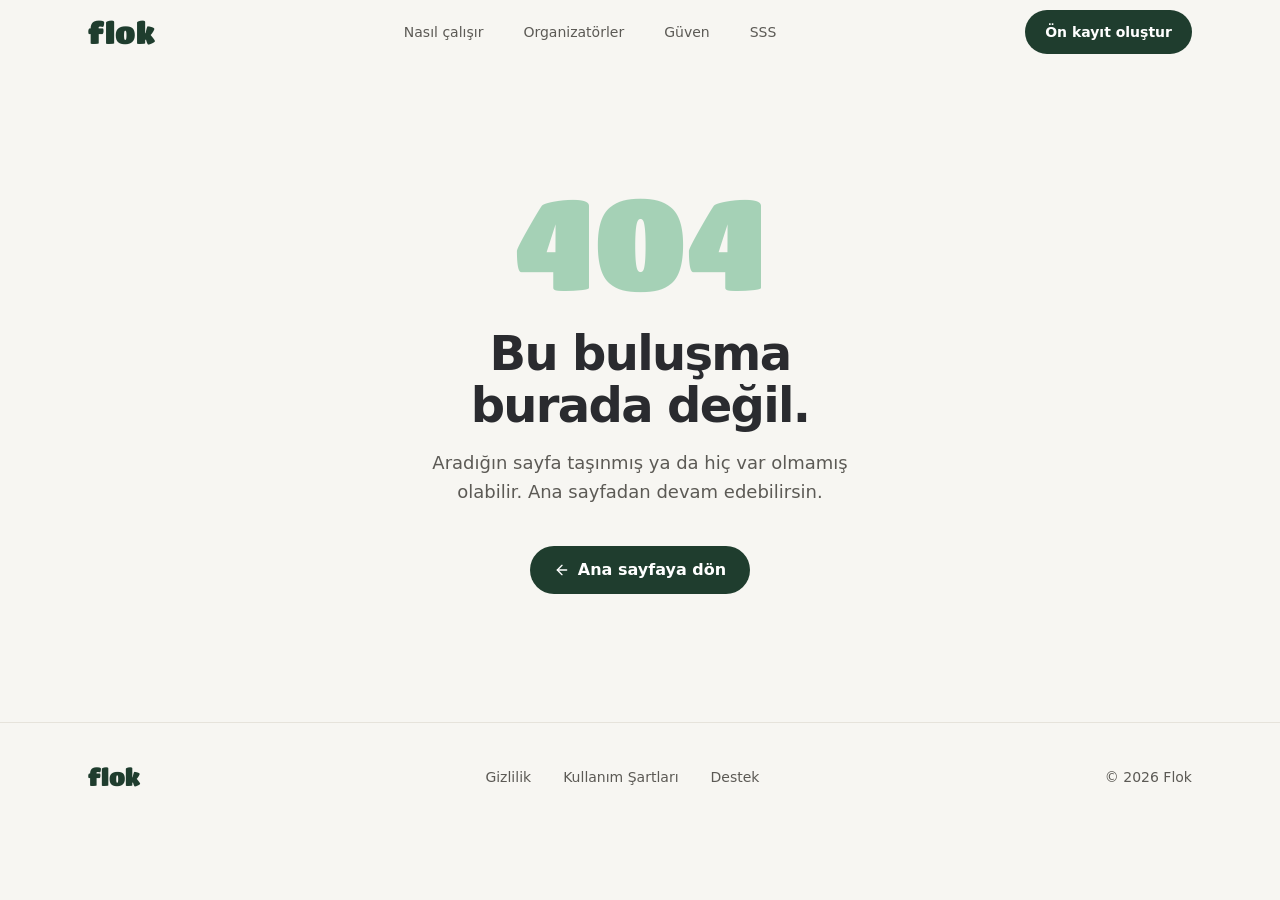
==== 404/index.html @ c7b27651 "FAQ: organizer-led check-in Co-authored-by: Cursor <cursoragent@cursor.com>" ====
<!DOCTYPE html><!--N1QAQxFxc1OOfyD1akOY5--><html lang="tr" class="__variable_50549f"><head><meta charSet="utf-8"/><meta name="viewport" content="width=device-width, initial-scale=1"/><link rel="preload" href="/_next/static/media/bf5c1c0baed5368c-s.p.ttf" as="font" crossorigin="" type="font/ttf"/><link rel="stylesheet" href="/_next/static/css/d7f3125011aefb14.css" data-precedence="next"/><link rel="preload" as="script" fetchPriority="low" href="/_next/static/chunks/webpack-9bbf727d2c460bd5.js"/><script src="/_next/static/chunks/4bd1b696-c023c6e3521b1417.js" async=""></script><script src="/_next/static/chunks/255-09fb0d129bb12f51.js" async=""></script><script src="/_next/static/chunks/main-app-cf16a5efce6e337d.js" async=""></script><script src="/_next/static/chunks/602-55adcf4a4ee38e3e.js" async=""></script><script src="/_next/static/chunks/613-732f1d466fe06e6a.js" async=""></script><script src="/_next/static/chunks/app/page-00d53c99b347cc7b.js" async=""></script><meta name="robots" content="noindex"/><meta name="next-size-adjust" content=""/><meta name="theme-color" content="#f7f6f2"/><title>Sayfa bulunamadı · Flok</title><meta name="description" content="Flok yakınındaki konser, brunch, koşu ve buluşmaları gösterir. Başvur, sohbete katıl, kapıda QR ile gir. Ön kayıt açık."/><meta name="robots" content="noindex"/><meta property="og:title" content="Flok · Yakındaki etkinlikler, tek uygulamada"/><meta property="og:description" content="Keşfet, katıl, sohbet et, kapıda QR ile gir. Ön kayıt açık."/><meta property="og:locale" content="tr_TR"/><meta property="og:image" content="https://flok.ist/images/og-home.jpg"/><meta property="og:image:width" content="1200"/><meta property="og:image:height" content="630"/><meta property="og:image:alt" content="Flok: Yakındaki etkinlikler, tek uygulamada."/><meta property="og:type" content="website"/><meta name="twitter:card" content="summary_large_image"/><meta name="twitter:title" content="Flok · Yakındaki etkinlikler, tek uygulamada"/><meta name="twitter:description" content="Keşfet, katıl, sohbet et, kapıda QR ile gir. Ön kayıt açık."/><meta name="twitter:image" content="https://flok.ist/images/og-home.jpg"/><meta name="twitter:image:width" content="1200"/><meta name="twitter:image:height" content="630"/><meta name="twitter:image:alt" content="Flok: Yakındaki etkinlikler, tek uygulamada."/><link rel="icon" href="/favicon.ico" type="image/x-icon" sizes="16x16"/><link rel="icon" href="/icon.png?3fd3f044d276ce29" type="image/png" sizes="512x512"/><link rel="apple-touch-icon" href="/apple-icon.png?17398823839cbad2" type="image/png" sizes="180x180"/><noscript><style>[style*="opacity:0"]{opacity:1!important;filter:none!important;transform:none!important}</style></noscript><script src="/_next/static/chunks/polyfills-42372ed130431b0a.js" noModule=""></script></head><body><div hidden=""><!--$--><!--/$--></div><header class="sticky top-0 z-50 transition-[background-color,box-shadow,backdrop-filter] duration-300 bg-transparent"><div class="mx-auto flex h-16 max-w-6xl items-center justify-between px-6"><a aria-label="Flok ana sayfa" class="font-logo text-3xl leading-none text-forest" href="/">flok</a><nav aria-label="Menü" class="hidden items-center gap-2 md:flex"><a class="inline-flex min-h-11 items-center rounded-full px-4 text-sm font-medium text-mute transition-colors hover:bg-ink/5 hover:text-ink" href="/#nasil">Nasıl çalışır</a><a class="inline-flex min-h-11 items-center rounded-full px-4 text-sm font-medium text-mute transition-colors hover:bg-ink/5 hover:text-ink" href="/#organizatorler">Organizatörler</a><a class="inline-flex min-h-11 items-center rounded-full px-4 text-sm font-medium text-mute transition-colors hover:bg-ink/5 hover:text-ink" href="/#guven">Güven</a><a class="inline-flex min-h-11 items-center rounded-full px-4 text-sm font-medium text-mute transition-colors hover:bg-ink/5 hover:text-ink" href="/#sss">SSS</a></nav><a class="inline-flex min-h-11 items-center rounded-full bg-forest px-5 font-display text-sm font-semibold text-white transition-colors hover:bg-forest-deep" tabindex="0" href="/#on-kayit">Ön kayıt oluştur</a></div></header><main id="main" class="px-6 pt-20 pb-32 lg:pt-28"><div class="mx-auto flex max-w-xl flex-col items-center text-center"><p aria-hidden="true" class="font-logo text-[clamp(5rem,16vw,8rem)] leading-none text-mint">404</p><h1 class="mt-6 text-[clamp(2rem,4.4vw,3rem)] leading-[1.08] font-extrabold tracking-[-0.035em]">Bu buluşma burada değil.</h1><p class="mt-4 max-w-md text-lg leading-relaxed text-mute">Aradığın sayfa taşınmış ya da hiç var olmamış olabilir. Ana sayfadan devam edebilirsin.</p><a class="group mt-10 inline-flex h-12 items-center gap-2 rounded-full bg-forest px-6 font-display font-semibold text-white transition-colors hover:bg-forest-deep" href="/"><svg xmlns="http://www.w3.org/2000/svg" width="24" height="24" viewBox="0 0 24 24" fill="none" stroke="currentColor" stroke-width="2" stroke-linecap="round" stroke-linejoin="round" class="lucide lucide-arrow-left size-4 transition-transform group-hover:-translate-x-0.5" aria-hidden="true"><path d="m12 19-7-7 7-7"></path><path d="M19 12H5"></path></svg>Ana sayfaya dön</a></div></main><footer class="border-t border-line"><div class="mx-auto flex max-w-6xl flex-col items-center gap-4 px-6 py-8 sm:flex-row sm:justify-between"><a aria-label="Flok ana sayfa" class="font-logo text-2xl leading-none text-forest" href="/">flok</a><nav aria-label="Yasal" class="flex gap-2"><a class="inline-flex min-h-11 items-center rounded-full px-3 text-sm text-mute transition-colors hover:text-ink" href="/gizlilik/">Gizlilik</a><a class="inline-flex min-h-11 items-center rounded-full px-3 text-sm text-mute transition-colors hover:text-ink" href="/kullanim-sartlari/">Kullanım Şartları</a><a class="inline-flex min-h-11 items-center rounded-full px-3 text-sm text-mute transition-colors hover:text-ink" href="/destek/">Destek</a></nav><p class="text-sm text-mute">© <!-- -->2026<!-- --> Flok</p></div></footer><!--$--><!--/$--><script src="/_next/static/chunks/webpack-9bbf727d2c460bd5.js" id="_R_" async=""></script><script>(self.__next_f=self.__next_f||[]).push([0])</script><script>self.__next_f.push([1,"1:\"$Sreact.fragment\"\n2:I[9766,[],\"\"]\n3:I[8924,[],\"\"]\n4:I[651,[\"602\",\"static/chunks/602-55adcf4a4ee38e3e.js\",\"613\",\"static/chunks/613-732f1d466fe06e6a.js\",\"974\",\"static/chunks/app/page-00d53c99b347cc7b.js\"],\"SiteHeader\"]\n5:I[2619,[\"602\",\"static/chunks/602-55adcf4a4ee38e3e.js\",\"613\",\"static/chunks/613-732f1d466fe06e6a.js\",\"974\",\"static/chunks/app/page-00d53c99b347cc7b.js\"],\"\"]\na:I[7150,[],\"\"]\n:HL[\"/_next/static/media/bf5c1c0baed5368c-s.p.ttf\",\"font\",{\"crossOrigin\":\"\",\"type\":\"font/ttf\"}]\n:HL[\"/_next/static/css/d7f3125011aefb14.css\",\"style\"]\n"])</script><script>self.__next_f.push([1,"0:{\"P\":null,\"b\":\"N1QAQxFxc1OOfyD1akOY5\",\"p\":\"\",\"c\":[\"\",\"_not-found\",\"\"],\"i\":false,\"f\":[[[\"\",{\"children\":[\"/_not-found\",{\"children\":[\"__PAGE__\",{}]}]},\"$undefined\",\"$undefined\",true],[\"\",[\"$\",\"$1\",\"c\",{\"children\":[[[\"$\",\"link\",\"0\",{\"rel\":\"stylesheet\",\"href\":\"/_next/static/css/d7f3125011aefb14.css\",\"precedence\":\"next\",\"crossOrigin\":\"$undefined\",\"nonce\":\"$undefined\"}]],[\"$\",\"html\",null,{\"lang\":\"tr\",\"className\":\"__variable_50549f\",\"children\":[[\"$\",\"head\",null,{\"children\":[\"$\",\"noscript\",null,{\"children\":[\"$\",\"style\",null,{\"children\":\"[style*=\\\"opacity:0\\\"]{opacity:1!important;filter:none!important;transform:none!important}\"}]}]}],[\"$\",\"body\",null,{\"children\":[\"$\",\"$L2\",null,{\"parallelRouterKey\":\"children\",\"error\":\"$undefined\",\"errorStyles\":\"$undefined\",\"errorScripts\":\"$undefined\",\"template\":[\"$\",\"$L3\",null,{}],\"templateStyles\":\"$undefined\",\"templateScripts\":\"$undefined\",\"notFound\":[[[\"$\",\"$L4\",null,{}],[\"$\",\"main\",null,{\"id\":\"main\",\"className\":\"px-6 pt-20 pb-32 lg:pt-28\",\"children\":[\"$\",\"div\",null,{\"className\":\"mx-auto flex max-w-xl flex-col items-center text-center\",\"children\":[[\"$\",\"p\",null,{\"aria-hidden\":\"true\",\"className\":\"font-logo text-[clamp(5rem,16vw,8rem)] leading-none text-mint\",\"children\":\"404\"}],[\"$\",\"h1\",null,{\"className\":\"mt-6 text-[clamp(2rem,4.4vw,3rem)] leading-[1.08] font-extrabold tracking-[-0.035em]\",\"children\":\"Bu buluşma burada değil.\"}],[\"$\",\"p\",null,{\"className\":\"mt-4 max-w-md text-lg leading-relaxed text-mute\",\"children\":\"Aradığın sayfa taşınmış ya da hiç var olmamış olabilir. Ana sayfadan devam edebilirsin.\"}],[\"$\",\"$L5\",null,{\"href\":\"/\",\"className\":\"group mt-10 inline-flex h-12 items-center gap-2 rounded-full bg-forest px-6 font-display font-semibold text-white transition-colors hover:bg-forest-deep\",\"children\":[[\"$\",\"svg\",null,{\"ref\":\"$undefined\",\"xmlns\":\"http://www.w3.org/2000/svg\",\"width\":24,\"height\":24,\"viewBox\":\"0 0 24 24\",\"fill\":\"none\",\"stroke\":\"currentColor\",\"strokeWidth\":2,\"strokeLinecap\":\"round\",\"strokeLinejoin\":\"round\",\"className\":\"lucide lucide-arrow-left size-4 transition-transform group-hover:-translate-x-0.5\",\"aria-hidden\":\"true\",\"children\":[[\"$\",\"path\",\"1l729n\",{\"d\":\"m12 19-7-7 7-7\"}],[\"$\",\"path\",\"x3x0zl\",{\"d\":\"M19 12H5\"}],\"$undefined\"]}],\"Ana sayfaya dön\"]}]]}]}],[\"$\",\"footer\",null,{\"className\":\"border-t border-line\",\"children\":[\"$\",\"div\",null,{\"className\":\"mx-auto flex max-w-6xl flex-col items-center gap-4 px-6 py-8 sm:flex-row sm:justify-between\",\"children\":[[\"$\",\"$L5\",null,{\"href\":\"/\",\"aria-label\":\"Flok ana sayfa\",\"className\":\"font-logo text-2xl leading-none text-forest\",\"children\":\"flok\"}],[\"$\",\"nav\",null,{\"aria-label\":\"Yasal\",\"className\":\"flex gap-2\",\"children\":[[\"$\",\"$L5\",\"Gizlilik\",{\"href\":\"/gizlilik/\",\"className\":\"inline-flex min-h-11 items-center rounded-full px-3 text-sm text-mute transition-colors hover:text-ink\",\"children\":\"Gizlilik\"}],[\"$\",\"$L5\",\"Kullanım Şartları\",{\"href\":\"/kullanim-sartlari/\",\"className\":\"inline-flex min-h-11 items-center rounded-full px-3 text-sm text-mute transition-colors hover:text-ink\",\"children\":\"Kullanım Şartları\"}],[\"$\",\"$L5\",\"Destek\",{\"href\":\"/destek/\",\"className\":\"inline-flex min-h-11 items-center rounded-full px-3 text-sm text-mute transition-colors hover:text-ink\",\"children\":\"Destek\"}]]}],[\"$\",\"p\",null,{\"className\":\"text-sm text-mute\",\"children\":[\"© \",2026,\" Flok\"]}]]}]}]],[]],\"forbidden\":\"$undefined\",\"unauthorized\":\"$undefined\"}]}]]}]]}],{\"children\":[\"/_not-found\",[\"$\",\"$1\",\"c\",{\"children\":[null,[\"$\",\"$L2\",null,{\"parallelRouterKey\":\"children\",\"error\":\"$undefined\",\"errorStyles\":\"$undefined\",\"errorScripts\":\"$undefined\",\"template\":[\"$\",\"$L3\",null,{}],\"templateStyles\":\"$undefined\",\"templateScripts\":\"$undefined\",\"notFound\":\"$undefined\",\"forbidden\":\"$undefined\",\"unauthorized\":\"$undefined\"}]]}],{\"children\":[\"__PAGE__\",[\"$\",\"$1\",\"c\",{\"children\":[[[\"$\",\"$L4\",null,{}],[\"$\",\"main\",null,{\"id\":\"main\",\"className\":\"px-6 pt-20 pb-32 lg:pt-28\",\"children\":[\"$\",\"div\",null,{\"className\":\"mx-auto flex max-w-xl flex-col items-center text-center\",\"children\":[[\"$\",\"p\",null,{\"aria-hidden\":\"true\",\"className\":\"font-logo text-[clamp(5rem,16vw,8rem)] leading-none text-mint\",\"children\":\"404\"}],[\"$\",\"h1\",null,{\"className\":\"mt-6 text-[clamp(2rem,4.4vw,3rem)] leading-[1.08] font-extrabold tracking-[-0.035em]\",\"children\":\"Bu buluşma burada değil.\"}],[\"$\",\"p\",null,{\"className\":\"mt-4 max-w-md text-lg leading-relaxed text-mute\",\"children\":\"Aradığın sayfa taşınmış ya da hiç var olmamış olabilir. Ana sayfadan devam edebilirsin.\"}],[\"$\",\"$L5\",null,{\"href\":\"/\",\"className\":\"group mt-10 inline-flex h-12 items-center gap-2 rounded-full bg-forest px-6 font-display font-semibold text-white transition-colors hover:bg-forest-deep\",\"children\":[\"$L6\",\"Ana sayfaya dön\"]}]]}]}],\"$L7\"],null,\"$L8\"]}],{},null,false]},null,false]},null,false],\"$L9\",false]],\"m\":\"$undefined\",\"G\":[\"$a\",[]],\"s\":false,\"S\":true}\n"])</script><script>self.__next_f.push([1,"b:I[4431,[],\"OutletBoundary\"]\nd:I[5278,[],\"AsyncMetadataOutlet\"]\nf:I[4431,[],\"ViewportBoundary\"]\n11:I[4431,[],\"MetadataBoundary\"]\n12:\"$Sreact.suspense\"\n6:[\"$\",\"svg\",null,{\"ref\":\"$undefined\",\"xmlns\":\"http://www.w3.org/2000/svg\",\"width\":24,\"height\":24,\"viewBox\":\"0 0 24 24\",\"fill\":\"none\",\"stroke\":\"currentColor\",\"strokeWidth\":2,\"strokeLinecap\":\"round\",\"strokeLinejoin\":\"round\",\"className\":\"lucide lucide-arrow-left size-4 transition-transform group-hover:-translate-x-0.5\",\"aria-hidden\":\"true\",\"children\":[[\"$\",\"path\",\"1l729n\",{\"d\":\"m12 19-7-7 7-7\"}],[\"$\",\"path\",\"x3x0zl\",{\"d\":\"M19 12H5\"}],\"$undefined\"]}]\n"])</script><script>self.__next_f.push([1,"7:[\"$\",\"footer\",null,{\"className\":\"border-t border-line\",\"children\":[\"$\",\"div\",null,{\"className\":\"mx-auto flex max-w-6xl flex-col items-center gap-4 px-6 py-8 sm:flex-row sm:justify-between\",\"children\":[[\"$\",\"$L5\",null,{\"href\":\"/\",\"aria-label\":\"Flok ana sayfa\",\"className\":\"font-logo text-2xl leading-none text-forest\",\"children\":\"flok\"}],[\"$\",\"nav\",null,{\"aria-label\":\"Yasal\",\"className\":\"flex gap-2\",\"children\":[[\"$\",\"$L5\",\"Gizlilik\",{\"href\":\"/gizlilik/\",\"className\":\"inline-flex min-h-11 items-center rounded-full px-3 text-sm text-mute transition-colors hover:text-ink\",\"children\":\"Gizlilik\"}],[\"$\",\"$L5\",\"Kullanım Şartları\",{\"href\":\"/kullanim-sartlari/\",\"className\":\"inline-flex min-h-11 items-center rounded-full px-3 text-sm text-mute transition-colors hover:text-ink\",\"children\":\"Kullanım Şartları\"}],[\"$\",\"$L5\",\"Destek\",{\"href\":\"/destek/\",\"className\":\"inline-flex min-h-11 items-center rounded-full px-3 text-sm text-mute transition-colors hover:text-ink\",\"children\":\"Destek\"}]]}],[\"$\",\"p\",null,{\"className\":\"text-sm text-mute\",\"children\":[\"© \",2026,\" Flok\"]}]]}]}]\n"])</script><script>self.__next_f.push([1,"8:[\"$\",\"$Lb\",null,{\"children\":[\"$Lc\",[\"$\",\"$Ld\",null,{\"promise\":\"$@e\"}]]}]\n9:[\"$\",\"$1\",\"h\",{\"children\":[[\"$\",\"meta\",null,{\"name\":\"robots\",\"content\":\"noindex\"}],[[\"$\",\"$Lf\",null,{\"children\":\"$L10\"}],[\"$\",\"meta\",null,{\"name\":\"next-size-adjust\",\"content\":\"\"}]],[\"$\",\"$L11\",null,{\"children\":[\"$\",\"div\",null,{\"hidden\":true,\"children\":[\"$\",\"$12\",null,{\"fallback\":null,\"children\":\"$L13\"}]}]}]]}]\n"])</script><script>self.__next_f.push([1,"10:[[\"$\",\"meta\",\"0\",{\"charSet\":\"utf-8\"}],[\"$\",\"meta\",\"1\",{\"name\":\"viewport\",\"content\":\"width=device-width, initial-scale=1\"}],[\"$\",\"meta\",\"2\",{\"name\":\"theme-color\",\"content\":\"#f7f6f2\"}]]\nc:null\n"])</script><script>self.__next_f.push([1,"14:I[622,[],\"IconMark\"]\n"])</script><script>self.__next_f.push([1,"e:{\"metadata\":[[\"$\",\"title\",\"0\",{\"children\":\"Sayfa bulunamadı · Flok\"}],[\"$\",\"meta\",\"1\",{\"name\":\"description\",\"content\":\"Flok yakınındaki konser, brunch, koşu ve buluşmaları gösterir. Başvur, sohbete katıl, kapıda QR ile gir. Ön kayıt açık.\"}],[\"$\",\"meta\",\"2\",{\"name\":\"robots\",\"content\":\"noindex\"}],[\"$\",\"meta\",\"3\",{\"property\":\"og:title\",\"content\":\"Flok · Yakındaki etkinlikler, tek uygulamada\"}],[\"$\",\"meta\",\"4\",{\"property\":\"og:description\",\"content\":\"Keşfet, katıl, sohbet et, kapıda QR ile gir. Ön kayıt açık.\"}],[\"$\",\"meta\",\"5\",{\"property\":\"og:locale\",\"content\":\"tr_TR\"}],[\"$\",\"meta\",\"6\",{\"property\":\"og:image\",\"content\":\"https://flok.ist/images/og-home.jpg\"}],[\"$\",\"meta\",\"7\",{\"property\":\"og:image:width\",\"content\":\"1200\"}],[\"$\",\"meta\",\"8\",{\"property\":\"og:image:height\",\"content\":\"630\"}],[\"$\",\"meta\",\"9\",{\"property\":\"og:image:alt\",\"content\":\"Flok: Yakındaki etkinlikler, tek uygulamada.\"}],[\"$\",\"meta\",\"10\",{\"property\":\"og:type\",\"content\":\"website\"}],[\"$\",\"meta\",\"11\",{\"name\":\"twitter:card\",\"content\":\"summary_large_image\"}],[\"$\",\"meta\",\"12\",{\"name\":\"twitter:title\",\"content\":\"Flok · Yakındaki etkinlikler, tek uygulamada\"}],[\"$\",\"meta\",\"13\",{\"name\":\"twitter:description\",\"content\":\"Keşfet, katıl, sohbet et, kapıda QR ile gir. Ön kayıt açık.\"}],[\"$\",\"meta\",\"14\",{\"name\":\"twitter:image\",\"content\":\"https://flok.ist/images/og-home.jpg\"}],[\"$\",\"meta\",\"15\",{\"name\":\"twitter:image:width\",\"content\":\"1200\"}],[\"$\",\"meta\",\"16\",{\"name\":\"twitter:image:height\",\"content\":\"630\"}],[\"$\",\"meta\",\"17\",{\"name\":\"twitter:image:alt\",\"content\":\"Flok: Yakındaki etkinlikler, tek uygulamada.\"}],[\"$\",\"link\",\"18\",{\"rel\":\"icon\",\"href\":\"/favicon.ico\",\"type\":\"image/x-icon\",\"sizes\":\"16x16\"}],[\"$\",\"link\",\"19\",{\"rel\":\"icon\",\"href\":\"/icon.png?3fd3f044d276ce29\",\"type\":\"image/png\",\"sizes\":\"512x512\"}],[\"$\",\"link\",\"20\",{\"rel\":\"apple-touch-icon\",\"href\":\"/apple-icon.png?17398823839cbad2\",\"type\":\"image/png\",\"sizes\":\"180x180\"}],[\"$\",\"$L14\",\"21\",{}]],\"error\":null,\"digest\":\"$undefined\"}\n"])</script><script>self.__next_f.push([1,"13:\"$e:metadata\"\n"])</script></body></html>
---- _next/static/css/d7f3125011aefb14.css ----
@font-face{font-family:titan;src:url(/_next/static/media/bf5c1c0baed5368c-s.p.ttf) format("truetype");font-display:swap}@font-face{font-family:titan Fallback;src:local("Arial");ascent-override:78.07%;descent-override:14.08%;line-gap-override:0.00%;size-adjust:124.25%}.__className_50549f{font-family:titan,titan Fallback}.__variable_50549f{--font-titan:"titan","titan Fallback"}

/*! tailwindcss v4.3.3 | MIT License | https://tailwindcss.com */@layer properties{@supports (((-webkit-hyphens:none)) and (not (margin-trim:inline))) or ((-moz-orient:inline) and (not (color:rgb(from red r g b)))){*,::backdrop,:after,:before{--tw-translate-x:0;--tw-translate-y:0;--tw-translate-z:0;--tw-scroll-snap-strictness:proximity;--tw-space-y-reverse:0;--tw-divide-y-reverse:0;--tw-border-style:solid;--tw-leading:initial;--tw-font-weight:initial;--tw-tracking:initial;--tw-shadow:0 0 #0000;--tw-shadow-color:initial;--tw-shadow-alpha:100%;--tw-inset-shadow:0 0 #0000;--tw-inset-shadow-color:initial;--tw-inset-shadow-alpha:100%;--tw-ring-color:initial;--tw-ring-shadow:0 0 #0000;--tw-inset-ring-color:initial;--tw-inset-ring-shadow:0 0 #0000;--tw-ring-inset:initial;--tw-ring-offset-width:0px;--tw-ring-offset-color:#fff;--tw-ring-offset-shadow:0 0 #0000;--tw-blur:initial;--tw-brightness:initial;--tw-contrast:initial;--tw-grayscale:initial;--tw-hue-rotate:initial;--tw-invert:initial;--tw-opacity:initial;--tw-saturate:initial;--tw-sepia:initial;--tw-drop-shadow:initial;--tw-drop-shadow-color:initial;--tw-drop-shadow-alpha:100%;--tw-drop-shadow-size:initial;--tw-backdrop-blur:initial;--tw-backdrop-brightness:initial;--tw-backdrop-contrast:initial;--tw-backdrop-grayscale:initial;--tw-backdrop-hue-rotate:initial;--tw-backdrop-invert:initial;--tw-backdrop-opacity:initial;--tw-backdrop-saturate:initial;--tw-backdrop-sepia:initial;--tw-duration:initial;--tw-ease:initial;--tw-outline-style:solid}}}@layer theme{:host,:root{--font-sans:-apple-system,BlinkMacSystemFont,"SF Pro Text",system-ui,"Segoe UI",sans-serif;--font-mono:ui-monospace,SFMono-Regular,Menlo,Monaco,Consolas,"Liberation Mono","Courier New",monospace;--color-white:#fff;--spacing:.25rem;--container-md:28rem;--container-lg:32rem;--container-xl:36rem;--container-2xl:42rem;--container-4xl:56rem;--container-6xl:72rem;--text-sm:.875rem;--text-sm--line-height:calc(1.25 / .875);--text-base:1rem;--text-base--line-height:calc(1.5 / 1);--text-lg:1.125rem;--text-lg--line-height:calc(1.75 / 1.125);--text-xl:1.25rem;--text-xl--line-height:calc(1.75 / 1.25);--text-2xl:1.5rem;--text-2xl--line-height:calc(2 / 1.5);--text-3xl:1.875rem;--text-3xl--line-height:calc(2.25 / 1.875);--text-5xl:3rem;--text-5xl--line-height:1;--font-weight-medium:500;--font-weight-semibold:600;--font-weight-bold:700;--font-weight-extrabold:800;--tracking-wide:.025em;--leading-snug:1.375;--leading-relaxed:1.625;--radius-sm:.25rem;--radius-md:.375rem;--radius-lg:.5rem;--radius-xl:.75rem;--radius-2xl:1rem;--radius-3xl:1.5rem;--blur-xl:24px;--default-transition-duration:.15s;--default-transition-timing-function:cubic-bezier(.4,0,.2,1);--default-font-family:var(--font-sans);--default-mono-font-family:var(--font-mono);--color-bg:#f7f6f2;--color-surface:#fff;--color-ink:#121412;--color-mute:#5c5a55;--color-line:#e6e3db;--color-forest:#1f3d2e;--color-forest-deep:#0f1f18;--color-mint:#a5d1b6;--color-mint-soft:#dcefe3;--color-flame:#ea580c;--color-graphite:#1c1d20;--color-heading:#2a2b2f;--font-display:ui-rounded,"SF Pro Rounded",-apple-system,BlinkMacSystemFont,system-ui,sans-serif;--font-logo:var(--font-titan),ui-rounded,system-ui,sans-serif;--shadow-phone:0 2px 4px #1214120f,0 32px 64px -24px #0f1f1859;--animate-rise:rise .8s cubic-bezier(.22,1,.36,1) both}}@layer base{*,::backdrop,:after,:before{box-sizing:border-box;border:0 solid;margin:0;padding:0}::file-selector-button{box-sizing:border-box;border:0 solid;margin:0;padding:0}:host,html{-webkit-text-size-adjust:100%;tab-size:4;line-height:1.5;font-family:var(--default-font-family,-apple-system,BlinkMacSystemFont,"Segoe UI",Roboto,"Helvetica Neue","Noto Sans",Arial,sans-serif,"Apple Color Emoji","Segoe UI Emoji","Segoe UI Symbol","Noto Color Emoji");font-feature-settings:var(--default-font-feature-settings,normal);font-variation-settings:var(--default-font-variation-settings,normal);-webkit-tap-highlight-color:transparent}hr{height:0;color:inherit;border-top-width:1px}abbr:where([title]){-webkit-text-decoration:underline dotted;text-decoration:underline dotted}h1,h2,h3,h4,h5,h6{font-size:inherit;font-weight:inherit}a{color:inherit;-webkit-text-decoration:inherit;text-decoration:inherit}b,strong{font-weight:bolder}code,kbd,pre,samp{font-family:var(--default-mono-font-family,ui-monospace,SFMono-Regular,Menlo,Monaco,Consolas,"Liberation Mono","Courier New",monospace);font-feature-settings:var(--default-mono-font-feature-settings,normal);font-variation-settings:var(--default-mono-font-variation-settings,normal);font-size:1em}small{font-size:80%}sub,sup{vertical-align:baseline;font-size:75%;line-height:0;position:relative}sub{bottom:-.25em}sup{top:-.5em}table{text-indent:0;border-color:inherit;border-collapse:collapse}:-moz-focusring:where(:not(iframe)){outline:auto}progress{vertical-align:baseline}summary{display:list-item}menu,ol,ul{list-style:none}audio,canvas,embed,iframe,img,object,svg,video{vertical-align:middle;display:block}img,video{max-width:100%;height:auto}button,input,optgroup,select,textarea{font:inherit;font-feature-settings:inherit;font-variation-settings:inherit;letter-spacing:inherit;color:inherit;opacity:1;background-color:#0000;border-radius:0}::file-selector-button{font:inherit;font-feature-settings:inherit;font-variation-settings:inherit;letter-spacing:inherit;color:inherit;opacity:1;background-color:#0000;border-radius:0}:where(select:is([multiple],[size])) optgroup{font-weight:bolder}:where(select:is([multiple],[size])) optgroup option{padding-inline-start:20px}::file-selector-button{margin-inline-end:4px}::placeholder{opacity:1}@supports (not ((-webkit-appearance:-apple-pay-button))) or (contain-intrinsic-size:1px){::placeholder{color:currentColor}@supports (color:color-mix(in lab,red,red)){::placeholder{color:color-mix(in oklab,currentcolor 50%,transparent)}}}textarea{resize:vertical}::-webkit-search-decoration{-webkit-appearance:none}::-webkit-date-and-time-value{min-height:1lh;text-align:inherit}::-webkit-datetime-edit{display:inline-flex}::-webkit-datetime-edit-fields-wrapper{padding:0}::-webkit-datetime-edit,::-webkit-datetime-edit-year-field{padding-block:0}::-webkit-datetime-edit-day-field,::-webkit-datetime-edit-month-field{padding-block:0}::-webkit-datetime-edit-hour-field,::-webkit-datetime-edit-minute-field{padding-block:0}::-webkit-datetime-edit-millisecond-field,::-webkit-datetime-edit-second-field{padding-block:0}::-webkit-datetime-edit-meridiem-field{padding-block:0}::-webkit-calendar-picker-indicator{line-height:1}:-moz-ui-invalid{box-shadow:none}button,input:where([type=button],[type=reset],[type=submit]){appearance:button}::file-selector-button{appearance:button}::-webkit-inner-spin-button,::-webkit-outer-spin-button{height:auto}[hidden]:where(:not([hidden=until-found])){display:none!important}html{scroll-behavior:smooth;-webkit-text-size-adjust:100%;scroll-padding-top:5rem}body{background-color:var(--color-bg);font-family:var(--font-sans);color:var(--color-ink);-webkit-font-smoothing:antialiased;-moz-osx-font-smoothing:grayscale;text-rendering:optimizelegibility}h1,h2,h3{font-family:var(--font-display);color:var(--color-heading);text-wrap:balance}p{text-wrap:pretty}::selection{background-color:var(--color-mint);color:var(--color-forest-deep)}:focus-visible{outline-style:var(--tw-outline-style);outline-offset:2px;outline-width:2px;outline-color:var(--color-forest)}}@layer components;@layer utilities{.pointer-events-none{pointer-events:none}.invisible{visibility:hidden}.visible{visibility:visible}.sr-only{clip-path:inset(50%);white-space:nowrap;border-width:0;width:1px;height:1px;margin:-1px;padding:0;overflow:hidden}.absolute,.sr-only{position:absolute}.relative{position:relative}.sticky{position:sticky}.inset-0{inset:0}.-top-1\/2{top:-50%}.top-0{top:0}.top-1\/2{top:50%}.top-11{top:calc(var(--spacing) * 11)}.top-\[14\%\]{top:14%}.right-\[2\%\]{right:2%}.-bottom-8{bottom:calc(var(--spacing) * -8)}.left-1\/2{left:50%}.left-\[2\%\]{left:2%}.left-\[21px\]{left:21px}.z-0{z-index:0}.z-10{z-index:10}.z-50{z-index:50}.col-start-1{grid-column-start:1}.row-start-1{grid-row-start:1}.mx-auto{margin-inline:auto}.my-4{margin-block:calc(var(--spacing) * 4)}.mt-0\.5{margin-top:calc(var(--spacing) * .5)}.mt-1{margin-top:var(--spacing)}.mt-1\.5{margin-top:calc(var(--spacing) * 1.5)}.mt-2{margin-top:calc(var(--spacing) * 2)}.mt-3{margin-top:calc(var(--spacing) * 3)}.mt-4{margin-top:calc(var(--spacing) * 4)}.mt-6{margin-top:calc(var(--spacing) * 6)}.mt-8{margin-top:calc(var(--spacing) * 8)}.mt-10{margin-top:calc(var(--spacing) * 10)}.mt-12{margin-top:calc(var(--spacing) * 12)}.mb-3{margin-bottom:calc(var(--spacing) * 3)}.mb-4{margin-bottom:calc(var(--spacing) * 4)}.block{display:block}.flex{display:flex}.grid{display:grid}.hidden{display:none}.inline-block{display:inline-block}.inline-flex{display:inline-flex}.inline-grid{display:inline-grid}.aspect-\[1\/1\.02\]{aspect-ratio:1/1.02}.aspect-\[4\/3\]{aspect-ratio:4/3}.aspect-\[4\/5\]{aspect-ratio:4/5}.aspect-square{aspect-ratio:1}.size-4{width:calc(var(--spacing) * 4);height:calc(var(--spacing) * 4)}.size-5{width:calc(var(--spacing) * 5);height:calc(var(--spacing) * 5)}.size-6{width:calc(var(--spacing) * 6);height:calc(var(--spacing) * 6)}.size-8{width:calc(var(--spacing) * 8);height:calc(var(--spacing) * 8)}.size-9{width:calc(var(--spacing) * 9);height:calc(var(--spacing) * 9)}.size-10{width:calc(var(--spacing) * 10);height:calc(var(--spacing) * 10)}.size-11{width:calc(var(--spacing) * 11);height:calc(var(--spacing) * 11)}.size-12{width:calc(var(--spacing) * 12);height:calc(var(--spacing) * 12)}.size-full{width:100%;height:100%}.h-1{height:var(--spacing)}.h-11{height:calc(var(--spacing) * 11)}.h-12{height:calc(var(--spacing) * 12)}.h-16{height:calc(var(--spacing) * 16)}.h-44{height:calc(var(--spacing) * 44)}.h-full{height:100%}.min-h-5{min-height:calc(var(--spacing) * 5)}.min-h-11{min-height:calc(var(--spacing) * 11)}.min-h-14{min-height:calc(var(--spacing) * 14)}.w-0\.5{width:calc(var(--spacing) * .5)}.w-\[38\%\]{width:38%}.w-\[48\%\]{width:48%}.w-\[112\%\]{width:112%}.w-\[120\%\]{width:120%}.w-\[min\(78vw\,320px\)\]{width:min(78vw,320px)}.w-auto{width:auto}.w-full{width:100%}.max-w-2xl{max-width:var(--container-2xl)}.max-w-4xl{max-width:var(--container-4xl)}.max-w-6xl{max-width:var(--container-6xl)}.max-w-\[520px\]{max-width:520px}.max-w-lg{max-width:var(--container-lg)}.max-w-md{max-width:var(--container-md)}.max-w-xl{max-width:var(--container-xl)}.min-w-0{min-width:0}.flex-1{flex:1}.shrink-0{flex-shrink:0}.origin-left{transform-origin:0}.-translate-x-1\/2{--tw-translate-x:calc(calc(1 / 2 * 100%) * -1)}.-translate-x-1\/2,.-translate-y-\[42\%\]{translate:var(--tw-translate-x) var(--tw-translate-y)}.-translate-y-\[42\%\]{--tw-translate-y:calc(42% * -1)}.animate-\[marquee_var\(--duration\)_linear_infinite\]{animation:marquee var(--duration) linear infinite}.animate-rise{animation:var(--animate-rise)}.cursor-grabbing{cursor:grabbing}.cursor-pointer{cursor:pointer}.resize{resize:both}.snap-x{scroll-snap-type:x var(--tw-scroll-snap-strictness)}.snap-mandatory{--tw-scroll-snap-strictness:mandatory}.snap-start{scroll-snap-align:start}.\[scrollbar-width\:none\]{scrollbar-width:none}.flex-col{flex-direction:column}.flex-row{flex-direction:row}.flex-wrap{flex-wrap:wrap}.place-items-center{place-items:center}.items-center{align-items:center}.justify-around{justify-content:space-around}.justify-between{justify-content:space-between}.justify-center{justify-content:center}.justify-items-center{justify-items:center}.gap-\(--gap\){gap:var(--gap)}.gap-2{gap:calc(var(--spacing) * 2)}.gap-3{gap:calc(var(--spacing) * 3)}.gap-4{gap:calc(var(--spacing) * 4)}.gap-5{gap:calc(var(--spacing) * 5)}.gap-6{gap:calc(var(--spacing) * 6)}.gap-8{gap:calc(var(--spacing) * 8)}.gap-10{gap:calc(var(--spacing) * 10)}.gap-12{gap:calc(var(--spacing) * 12)}:where(.space-y-5>:not(:last-child)){--tw-space-y-reverse:0;margin-block-start:calc(calc(var(--spacing) * 5) * var(--tw-space-y-reverse));margin-block-end:calc(calc(var(--spacing) * 5) * calc(1 - var(--tw-space-y-reverse)))}:where(.divide-y>:not(:last-child)){--tw-divide-y-reverse:0;border-bottom-style:var(--tw-border-style);border-top-style:var(--tw-border-style);border-top-width:calc(1px * var(--tw-divide-y-reverse));border-bottom-width:calc(1px * calc(1 - var(--tw-divide-y-reverse)))}:where(.divide-line>:not(:last-child)){border-color:var(--color-line)}.overflow-hidden{overflow:hidden}.overflow-x-auto{overflow-x:auto}.overflow-x-clip{overflow-x:clip}.overscroll-x-contain{overscroll-behavior-x:contain}.rounded-2xl{border-radius:var(--radius-2xl)}.rounded-3xl{border-radius:var(--radius-3xl)}.rounded-\[2rem\]{border-radius:2rem}.rounded-full{border-radius:3.40282e+38px}.rounded-xl{border-radius:var(--radius-xl)}.border-y{border-block-style:var(--tw-border-style);border-block-width:1px}.border-t{border-top-style:var(--tw-border-style);border-top-width:1px}.border-b{border-bottom-style:var(--tw-border-style);border-bottom-width:1px}.border-line{border-color:var(--color-line)}.bg-bg\/80{background-color:#f7f6f2cc}@supports (color:color-mix(in lab,red,red)){.bg-bg\/80{background-color:color-mix(in oklab,var(--color-bg) 80%,transparent)}}.bg-forest{background-color:var(--color-forest)}.bg-forest-deep{background-color:var(--color-forest-deep)}.bg-forest\/25{background-color:#1f3d2e40}@supports (color:color-mix(in lab,red,red)){.bg-forest\/25{background-color:color-mix(in oklab,var(--color-forest) 25%,transparent)}}.bg-forest\/60{background-color:#1f3d2e99}@supports (color:color-mix(in lab,red,red)){.bg-forest\/60{background-color:color-mix(in oklab,var(--color-forest) 60%,transparent)}}.bg-graphite{background-color:var(--color-graphite)}.bg-line{background-color:var(--color-line)}.bg-mint{background-color:var(--color-mint)}.bg-mint-soft{background-color:var(--color-mint-soft)}.bg-surface{background-color:var(--color-surface)}.bg-transparent{background-color:#0000}.bg-white\/8{background-color:#ffffff14}@supports (color:color-mix(in lab,red,red)){.bg-white\/8{background-color:color-mix(in oklab,var(--color-white) 8%,transparent)}}.bg-white\/10{background-color:#ffffff1a}@supports (color:color-mix(in lab,red,red)){.bg-white\/10{background-color:color-mix(in oklab,var(--color-white) 10%,transparent)}}.bg-\[linear-gradient\(115deg\,rgb\(255_255_255\/0\.14\)_0\%\,rgb\(255_255_255\/0\.04\)_28\%\,transparent_42\%\)\]{background-image:linear-gradient(115deg,#ffffff24,#ffffff0a 28%,#0000 42%)}.object-cover{object-fit:cover}.object-top{object-position:top}.p-1\.5{padding:calc(var(--spacing) * 1.5)}.p-6{padding:calc(var(--spacing) * 6)}.px-1{padding-inline:var(--spacing)}.px-3{padding-inline:calc(var(--spacing) * 3)}.px-4{padding-inline:calc(var(--spacing) * 4)}.px-5{padding-inline:calc(var(--spacing) * 5)}.px-6{padding-inline:calc(var(--spacing) * 6)}.px-\[17\%\]{padding-inline:17%}.py-2{padding-block:calc(var(--spacing) * 2)}.py-3{padding-block:calc(var(--spacing) * 3)}.py-8{padding-block:calc(var(--spacing) * 8)}.py-14{padding-block:calc(var(--spacing) * 14)}.py-16{padding-block:calc(var(--spacing) * 16)}.py-24{padding-block:calc(var(--spacing) * 24)}.pt-5{padding-top:calc(var(--spacing) * 5)}.pt-8{padding-top:calc(var(--spacing) * 8)}.pt-12{padding-top:calc(var(--spacing) * 12)}.pt-20{padding-top:calc(var(--spacing) * 20)}.pt-24{padding-top:calc(var(--spacing) * 24)}.pr-6{padding-right:calc(var(--spacing) * 6)}.pr-14{padding-right:calc(var(--spacing) * 14)}.pb-4{padding-bottom:calc(var(--spacing) * 4)}.pb-8{padding-bottom:calc(var(--spacing) * 8)}.pb-24{padding-bottom:calc(var(--spacing) * 24)}.pb-32{padding-bottom:calc(var(--spacing) * 32)}.pl-1{padding-left:var(--spacing)}.pl-2{padding-left:calc(var(--spacing) * 2)}.pl-5{padding-left:calc(var(--spacing) * 5)}.text-center{text-align:center}.text-left{text-align:left}.align-middle{vertical-align:middle}.font-display{font-family:var(--font-display)}.font-logo{font-family:var(--font-logo)}.text-2xl{font-size:var(--text-2xl);line-height:var(--tw-leading,var(--text-2xl--line-height))}.text-3xl{font-size:var(--text-3xl);line-height:var(--tw-leading,var(--text-3xl--line-height))}.text-5xl{font-size:var(--text-5xl);line-height:var(--tw-leading,var(--text-5xl--line-height))}.text-base{font-size:var(--text-base);line-height:var(--tw-leading,var(--text-base--line-height))}.text-lg{font-size:var(--text-lg);line-height:var(--tw-leading,var(--text-lg--line-height))}.text-sm{font-size:var(--text-sm);line-height:var(--tw-leading,var(--text-sm--line-height))}.text-xl{font-size:var(--text-xl);line-height:var(--tw-leading,var(--text-xl--line-height))}.text-\[1\.0625rem\]{font-size:1.0625rem}.text-\[clamp\(2\.5rem\,5\.6vw\,4\.5rem\)\]{font-size:clamp(2.5rem,5.6vw,4.5rem)}.text-\[clamp\(2\.25rem\,5vw\,3\.5rem\)\]{font-size:clamp(2.25rem,5vw,3.5rem)}.text-\[clamp\(2rem\,4\.4vw\,3\.25rem\)\]{font-size:clamp(2rem,4.4vw,3.25rem)}.text-\[clamp\(2rem\,4\.4vw\,3rem\)\]{font-size:clamp(2rem,4.4vw,3rem)}.text-\[clamp\(2rem\,4vw\,3\.25rem\)\]{font-size:clamp(2rem,4vw,3.25rem)}.text-\[clamp\(5rem\,16vw\,8rem\)\]{font-size:clamp(5rem,16vw,8rem)}.leading-\[1\.05\]{--tw-leading:1.05;line-height:1.05}.leading-\[1\.08\]{--tw-leading:1.08;line-height:1.08}.leading-\[1\.14\]{--tw-leading:1.14;line-height:1.14}.leading-none{--tw-leading:1;line-height:1}.leading-relaxed{--tw-leading:var(--leading-relaxed);line-height:var(--leading-relaxed)}.leading-snug{--tw-leading:var(--leading-snug);line-height:var(--leading-snug)}.font-bold{--tw-font-weight:var(--font-weight-bold);font-weight:var(--font-weight-bold)}.font-extrabold{--tw-font-weight:var(--font-weight-extrabold);font-weight:var(--font-weight-extrabold)}.font-medium{--tw-font-weight:var(--font-weight-medium);font-weight:var(--font-weight-medium)}.font-semibold{--tw-font-weight:var(--font-weight-semibold);font-weight:var(--font-weight-semibold)}.tracking-\[-0\.01em\]{--tw-tracking:-.01em;letter-spacing:-.01em}.tracking-\[-0\.02em\]{--tw-tracking:-.02em;letter-spacing:-.02em}.tracking-\[-0\.03em\]{--tw-tracking:-.03em;letter-spacing:-.03em}.tracking-\[-0\.035em\]{--tw-tracking:-.035em;letter-spacing:-.035em}.tracking-wide{--tw-tracking:var(--tracking-wide);letter-spacing:var(--tracking-wide)}.text-balance{text-wrap:balance}.text-\[\#ffb38a\]{color:#ffb38a}.text-flame{color:var(--color-flame)}.text-forest{color:var(--color-forest)}.text-forest-deep{color:var(--color-forest-deep)}.text-forest\/70{color:#1f3d2eb3}@supports (color:color-mix(in lab,red,red)){.text-forest\/70{color:color-mix(in oklab,var(--color-forest) 70%,transparent)}}.text-heading{color:var(--color-heading)}.text-ink{color:var(--color-ink)}.text-mint{color:var(--color-mint)}.text-mute{color:var(--color-mute)}.text-white{color:var(--color-white)}.text-white\/60{color:#fff9}@supports (color:color-mix(in lab,red,red)){.text-white\/60{color:color-mix(in oklab,var(--color-white) 60%,transparent)}}.text-white\/70{color:#ffffffb3}@supports (color:color-mix(in lab,red,red)){.text-white\/70{color:color-mix(in oklab,var(--color-white) 70%,transparent)}}.uppercase{text-transform:uppercase}.underline{text-decoration-line:underline}.decoration-mint{-webkit-text-decoration-color:var(--color-mint);text-decoration-color:var(--color-mint)}.decoration-mute\/40{text-decoration-color:#5c5a5566}@supports (color:color-mix(in lab,red,red)){.decoration-mute\/40{-webkit-text-decoration-color:color-mix(in oklab,var(--color-mute) 40%,transparent);text-decoration-color:color-mix(in oklab,var(--color-mute) 40%,transparent)}}.decoration-white\/40{text-decoration-color:#fff6}@supports (color:color-mix(in lab,red,red)){.decoration-white\/40{-webkit-text-decoration-color:color-mix(in oklab,var(--color-white) 40%,transparent);text-decoration-color:color-mix(in oklab,var(--color-white) 40%,transparent)}}.decoration-2{text-decoration-thickness:2px}.underline-offset-2{text-underline-offset:2px}.underline-offset-4{text-underline-offset:4px}.shadow-\[0_1px_0_var\(--color-line\)\]{--tw-shadow:0 1px 0 var(--tw-shadow-color,var(--color-line))}.shadow-\[0_1px_0_var\(--color-line\)\],.shadow-soft{box-shadow:var(--tw-inset-shadow),var(--tw-inset-ring-shadow),var(--tw-ring-offset-shadow),var(--tw-ring-shadow),var(--tw-shadow)}.shadow-soft{--tw-shadow:0 1px 2px var(--tw-shadow-color,#1214120a),0 12px 32px -12px var(--tw-shadow-color,#1214121f)}.ring-1{--tw-ring-shadow:var(--tw-ring-inset,) 0 0 0 calc(1px + var(--tw-ring-offset-width)) var(--tw-ring-color,currentcolor)}.ring-1,.ring-8{box-shadow:var(--tw-inset-shadow),var(--tw-inset-ring-shadow),var(--tw-ring-offset-shadow),var(--tw-ring-shadow),var(--tw-shadow)}.ring-8{--tw-ring-shadow:var(--tw-ring-inset,) 0 0 0 calc(8px + var(--tw-ring-offset-width)) var(--tw-ring-color,currentcolor)}.ring-line{--tw-ring-color:var(--color-line)}.ring-mint-soft{--tw-ring-color:var(--color-mint-soft)}.ring-mint\/40{--tw-ring-color:#a5d1b666}@supports (color:color-mix(in lab,red,red)){.ring-mint\/40{--tw-ring-color:color-mix(in oklab,var(--color-mint) 40%,transparent)}}.ring-white\/15{--tw-ring-color:#ffffff26}@supports (color:color-mix(in lab,red,red)){.ring-white\/15{--tw-ring-color:color-mix(in oklab,var(--color-white) 15%,transparent)}}.blur{--tw-blur:blur(8px)}.blur,.drop-shadow-\[var\(--shadow-phone\)\]{filter:var(--tw-blur,) var(--tw-brightness,) var(--tw-contrast,) var(--tw-grayscale,) var(--tw-hue-rotate,) var(--tw-invert,) var(--tw-saturate,) var(--tw-sepia,) var(--tw-drop-shadow,)}.drop-shadow-\[var\(--shadow-phone\)\]{--tw-drop-shadow-size:drop-shadow(var(--shadow-phone));--tw-drop-shadow:var(--tw-drop-shadow-size)}.filter{filter:var(--tw-blur,) var(--tw-brightness,) var(--tw-contrast,) var(--tw-grayscale,) var(--tw-hue-rotate,) var(--tw-invert,) var(--tw-saturate,) var(--tw-sepia,) var(--tw-drop-shadow,)}.backdrop-blur-xl{--tw-backdrop-blur:blur(var(--blur-xl));-webkit-backdrop-filter:var(--tw-backdrop-blur,) var(--tw-backdrop-brightness,) var(--tw-backdrop-contrast,) var(--tw-backdrop-grayscale,) var(--tw-backdrop-hue-rotate,) var(--tw-backdrop-invert,) var(--tw-backdrop-opacity,) var(--tw-backdrop-saturate,) var(--tw-backdrop-sepia,);backdrop-filter:var(--tw-backdrop-blur,) var(--tw-backdrop-brightness,) var(--tw-backdrop-contrast,) var(--tw-backdrop-grayscale,) var(--tw-backdrop-hue-rotate,) var(--tw-backdrop-invert,) var(--tw-backdrop-opacity,) var(--tw-backdrop-saturate,) var(--tw-backdrop-sepia,)}.transition{transition-property:color,background-color,border-color,outline-color,text-decoration-color,fill,stroke,--tw-gradient-from,--tw-gradient-via,--tw-gradient-to,opacity,box-shadow,transform,translate,scale,rotate,filter,-webkit-backdrop-filter,backdrop-filter,display,content-visibility,overlay,pointer-events;transition-timing-function:var(--tw-ease,var(--default-transition-timing-function));transition-duration:var(--tw-duration,var(--default-transition-duration))}.transition-\[background-color\,box-shadow\,backdrop-filter\]{transition-property:background-color,box-shadow,-webkit-backdrop-filter,backdrop-filter;transition-timing-function:var(--tw-ease,var(--default-transition-timing-function));transition-duration:var(--tw-duration,var(--default-transition-duration))}.transition-\[opacity\,background-color\]{transition-property:opacity,background-color;transition-timing-function:var(--tw-ease,var(--default-transition-timing-function));transition-duration:var(--tw-duration,var(--default-transition-duration))}.transition-\[translate\,background-color\,box-shadow\]{transition-property:translate,background-color,box-shadow;transition-timing-function:var(--tw-ease,var(--default-transition-timing-function));transition-duration:var(--tw-duration,var(--default-transition-duration))}.transition-colors{transition-property:color,background-color,border-color,outline-color,text-decoration-color,fill,stroke,--tw-gradient-from,--tw-gradient-via,--tw-gradient-to;transition-timing-function:var(--tw-ease,var(--default-transition-timing-function));transition-duration:var(--tw-duration,var(--default-transition-duration))}.transition-shadow{transition-property:box-shadow;transition-timing-function:var(--tw-ease,var(--default-transition-timing-function));transition-duration:var(--tw-duration,var(--default-transition-duration))}.transition-transform{transition-property:transform,translate,scale,rotate;transition-timing-function:var(--tw-ease,var(--default-transition-timing-function));transition-duration:var(--tw-duration,var(--default-transition-duration))}.duration-300{--tw-duration:.3s;transition-duration:.3s}.duration-500{--tw-duration:.5s;transition-duration:.5s}.ease-\[cubic-bezier\(0\.22\,1\,0\.36\,1\)\]{--tw-ease:cubic-bezier(.22,1,.36,1);transition-timing-function:cubic-bezier(.22,1,.36,1)}.outline-none{--tw-outline-style:none;outline-style:none}.select-none{-webkit-user-select:none;user-select:none}.\[--duration\:40s\]{--duration:40s}.\[--duration\:60s\]{--duration:60s}.\[--gap\:1rem\]{--gap:1rem}.\[animation-direction\:reverse\]{animation-direction:reverse}.\[list-style\:disc\]{list-style:outside}@media (hover:hover){.group-hover\:-translate-x-0\.5:is(:where(.group):hover *){--tw-translate-x:calc(var(--spacing) * -.5);translate:var(--tw-translate-x) var(--tw-translate-y)}.group-hover\:translate-x-0\.5:is(:where(.group):hover *){--tw-translate-x:calc(var(--spacing) * .5);translate:var(--tw-translate-x) var(--tw-translate-y)}.group-hover\:-translate-y-2:is(:where(.group):hover *){--tw-translate-y:calc(var(--spacing) * -2);translate:var(--tw-translate-x) var(--tw-translate-y)}.group-hover\:bg-mint\/15:is(:where(.group):hover *){background-color:#a5d1b626}@supports (color:color-mix(in lab,red,red)){.group-hover\:bg-mint\/15:is(:where(.group):hover *){background-color:color-mix(in oklab,var(--color-mint) 15%,transparent)}}.group-hover\:text-mint:is(:where(.group):hover *){color:var(--color-mint)}.group-hover\:text-mint-soft\/85:is(:where(.group):hover *){color:#dcefe3d9}@supports (color:color-mix(in lab,red,red)){.group-hover\:text-mint-soft\/85:is(:where(.group):hover *){color:color-mix(in oklab,var(--color-mint-soft) 85%,transparent)}}.group-hover\:text-white:is(:where(.group):hover *){color:var(--color-white)}.group-hover\:\[animation-play-state\:paused\]:is(:where(.group):hover *){animation-play-state:paused}}.marker\:text-forest ::marker{color:var(--color-forest)}.marker\:text-forest::marker{color:var(--color-forest)}.marker\:text-forest ::-webkit-details-marker,.marker\:text-forest::-webkit-details-marker{color:var(--color-forest)}.placeholder\:text-mute\/70::placeholder{color:#5c5a55b3}@supports (color:color-mix(in lab,red,red)){.placeholder\:text-mute\/70::placeholder{color:color-mix(in oklab,var(--color-mute) 70%,transparent)}}.placeholder\:text-white\/50::placeholder{color:#ffffff80}@supports (color:color-mix(in lab,red,red)){.placeholder\:text-white\/50::placeholder{color:color-mix(in oklab,var(--color-white) 50%,transparent)}}.first\:mt-0:first-child{margin-top:0}.focus-within\:ring-2:focus-within{--tw-ring-shadow:var(--tw-ring-inset,) 0 0 0 calc(2px + var(--tw-ring-offset-width)) var(--tw-ring-color,currentcolor);box-shadow:var(--tw-inset-shadow),var(--tw-inset-ring-shadow),var(--tw-ring-offset-shadow),var(--tw-ring-shadow),var(--tw-shadow)}.focus-within\:ring-forest:focus-within{--tw-ring-color:var(--color-forest)}.focus-within\:ring-mint:focus-within{--tw-ring-color:var(--color-mint)}@media (hover:hover){.hover\:-translate-y-0\.5:hover{--tw-translate-y:calc(var(--spacing) * -.5);translate:var(--tw-translate-x) var(--tw-translate-y)}.hover\:-translate-y-1:hover{--tw-translate-y:calc(var(--spacing) * -1);translate:var(--tw-translate-x) var(--tw-translate-y)}.hover\:rotate-\[-1\.5deg\]:hover{rotate:-1.5deg}.hover\:bg-forest:hover{background-color:var(--color-forest)}.hover\:bg-forest-deep:hover{background-color:var(--color-forest-deep)}.hover\:bg-ink\/5:hover{background-color:#1214120d}@supports (color:color-mix(in lab,red,red)){.hover\:bg-ink\/5:hover{background-color:color-mix(in oklab,var(--color-ink) 5%,transparent)}}.hover\:bg-mint-soft:hover{background-color:var(--color-mint-soft)}.hover\:bg-white:hover{background-color:var(--color-white)}.hover\:text-ink:hover{color:var(--color-ink)}.hover\:text-white:hover{color:var(--color-white)}.hover\:decoration-forest:hover{-webkit-text-decoration-color:var(--color-forest);text-decoration-color:var(--color-forest)}.hover\:ring-forest:hover{--tw-ring-color:var(--color-forest)}}.disabled\:pointer-events-none:disabled{pointer-events:none}.disabled\:opacity-35:disabled{opacity:.35}.disabled\:opacity-70:disabled{opacity:.7}@media (min-width:40rem){.sm\:block{display:block}.sm\:flex{display:flex}.sm\:h-56{height:calc(var(--spacing) * 56)}.sm\:cursor-grab{cursor:grab}.sm\:grid-cols-2{grid-template-columns:repeat(2,minmax(0,1fr))}.sm\:flex-row{flex-direction:row}.sm\:items-end{align-items:flex-end}.sm\:justify-between{justify-content:space-between}.sm\:gap-6{gap:calc(var(--spacing) * 6)}.sm\:px-10{padding-inline:calc(var(--spacing) * 10)}.sm\:px-12{padding-inline:calc(var(--spacing) * 12)}}@media (min-width:48rem){.md\:flex{display:flex}}@media (min-width:64rem){.lg\:sticky{position:sticky}.lg\:top-28{top:calc(var(--spacing) * 28)}.lg\:top-\[21px\]{top:21px}.lg\:-right-6{right:calc(var(--spacing) * -6)}.lg\:bottom-auto{bottom:auto}.lg\:left-11{left:calc(var(--spacing) * 11)}.lg\:mt-6{margin-top:calc(var(--spacing) * 6)}.lg\:mt-16{margin-top:calc(var(--spacing) * 16)}.lg\:h-0\.5{height:calc(var(--spacing) * .5)}.lg\:w-auto{width:auto}.lg\:grid-cols-4{grid-template-columns:repeat(4,minmax(0,1fr))}.lg\:grid-cols-5{grid-template-columns:repeat(5,minmax(0,1fr))}.lg\:grid-cols-\[0\.8fr_1\.2fr\]{grid-template-columns:.8fr 1.2fr}.lg\:grid-cols-\[1\.05fr_1fr\]{grid-template-columns:1.05fr 1fr}.lg\:grid-cols-\[1fr_1\.1fr\]{grid-template-columns:1fr 1.1fr}.lg\:flex-col{flex-direction:column}.lg\:items-center{align-items:center}.lg\:items-start{align-items:flex-start}.lg\:justify-end{justify-content:flex-end}.lg\:justify-items-start{justify-items:start}.lg\:gap-0{gap:0}.lg\:gap-6{gap:calc(var(--spacing) * 6)}.lg\:gap-8{gap:calc(var(--spacing) * 8)}.lg\:gap-16{gap:calc(var(--spacing) * 16)}.lg\:self-start{align-self:flex-start}.lg\:px-14{padding-inline:calc(var(--spacing) * 14)}.lg\:py-20{padding-block:calc(var(--spacing) * 20)}.lg\:py-24{padding-block:calc(var(--spacing) * 24)}.lg\:py-32{padding-block:calc(var(--spacing) * 32)}.lg\:pt-16{padding-top:calc(var(--spacing) * 16)}.lg\:pt-20{padding-top:calc(var(--spacing) * 20)}.lg\:pt-28{padding-top:calc(var(--spacing) * 28)}.lg\:pt-32{padding-top:calc(var(--spacing) * 32)}.lg\:pb-16{padding-bottom:calc(var(--spacing) * 16)}.lg\:text-left{text-align:left}}.\[\&\:\:-webkit-scrollbar\]\:hidden::-webkit-scrollbar{display:none}}@keyframes marquee{0%{transform:translate(0)}to{transform:translateX(calc(-100% - var(--gap)))}}@media (prefers-reduced-motion:reduce){html{scroll-behavior:auto}*,:after,:before{transition-duration:.01ms!important;animation-duration:.01ms!important;animation-iteration-count:1!important}}@property --tw-translate-x{syntax:"*";inherits:false;initial-value:0}@property --tw-translate-y{syntax:"*";inherits:false;initial-value:0}@property --tw-translate-z{syntax:"*";inherits:false;initial-value:0}@property --tw-scroll-snap-strictness{syntax:"*";inherits:false;initial-value:proximity}@property --tw-space-y-reverse{syntax:"*";inherits:false;initial-value:0}@property --tw-divide-y-reverse{syntax:"*";inherits:false;initial-value:0}@property --tw-border-style{syntax:"*";inherits:false;initial-value:solid}@property --tw-leading{syntax:"*";inherits:false}@property --tw-font-weight{syntax:"*";inherits:false}@property --tw-tracking{syntax:"*";inherits:false}@property --tw-shadow{syntax:"*";inherits:false;initial-value:0 0 #0000}@property --tw-shadow-color{syntax:"*";inherits:false}@property --tw-shadow-alpha{syntax:"<percentage>";inherits:false;initial-value:100%}@property --tw-inset-shadow{syntax:"*";inherits:false;initial-value:0 0 #0000}@property --tw-inset-shadow-color{syntax:"*";inherits:false}@property --tw-inset-shadow-alpha{syntax:"<percentage>";inherits:false;initial-value:100%}@property --tw-ring-color{syntax:"*";inherits:false}@property --tw-ring-shadow{syntax:"*";inherits:false;initial-value:0 0 #0000}@property --tw-inset-ring-color{syntax:"*";inherits:false}@property --tw-inset-ring-shadow{syntax:"*";inherits:false;initial-value:0 0 #0000}@property --tw-ring-inset{syntax:"*";inherits:false}@property --tw-ring-offset-width{syntax:"<length>";inherits:false;initial-value:0}@property --tw-ring-offset-color{syntax:"*";inherits:false;initial-value:#fff}@property --tw-ring-offset-shadow{syntax:"*";inherits:false;initial-value:0 0 #0000}@property --tw-blur{syntax:"*";inherits:false}@property --tw-brightness{syntax:"*";inherits:false}@property --tw-contrast{syntax:"*";inherits:false}@property --tw-grayscale{syntax:"*";inherits:false}@property --tw-hue-rotate{syntax:"*";inherits:false}@property --tw-invert{syntax:"*";inherits:false}@property --tw-opacity{syntax:"*";inherits:false}@property --tw-saturate{syntax:"*";inherits:false}@property --tw-sepia{syntax:"*";inherits:false}@property --tw-drop-shadow{syntax:"*";inherits:false}@property --tw-drop-shadow-color{syntax:"*";inherits:false}@property --tw-drop-shadow-alpha{syntax:"<percentage>";inherits:false;initial-value:100%}@property --tw-drop-shadow-size{syntax:"*";inherits:false}@property --tw-backdrop-blur{syntax:"*";inherits:false}@property --tw-backdrop-brightness{syntax:"*";inherits:false}@property --tw-backdrop-contrast{syntax:"*";inherits:false}@property --tw-backdrop-grayscale{syntax:"*";inherits:false}@property --tw-backdrop-hue-rotate{syntax:"*";inherits:false}@property --tw-backdrop-invert{syntax:"*";inherits:false}@property --tw-backdrop-opacity{syntax:"*";inherits:false}@property --tw-backdrop-saturate{syntax:"*";inherits:false}@property --tw-backdrop-sepia{syntax:"*";inherits:false}@property --tw-duration{syntax:"*";inherits:false}@property --tw-ease{syntax:"*";inherits:false}@property --tw-outline-style{syntax:"*";inherits:false;initial-value:solid}@keyframes rise{0%{opacity:0;filter:blur(6px);transform:translateY(14px)}}
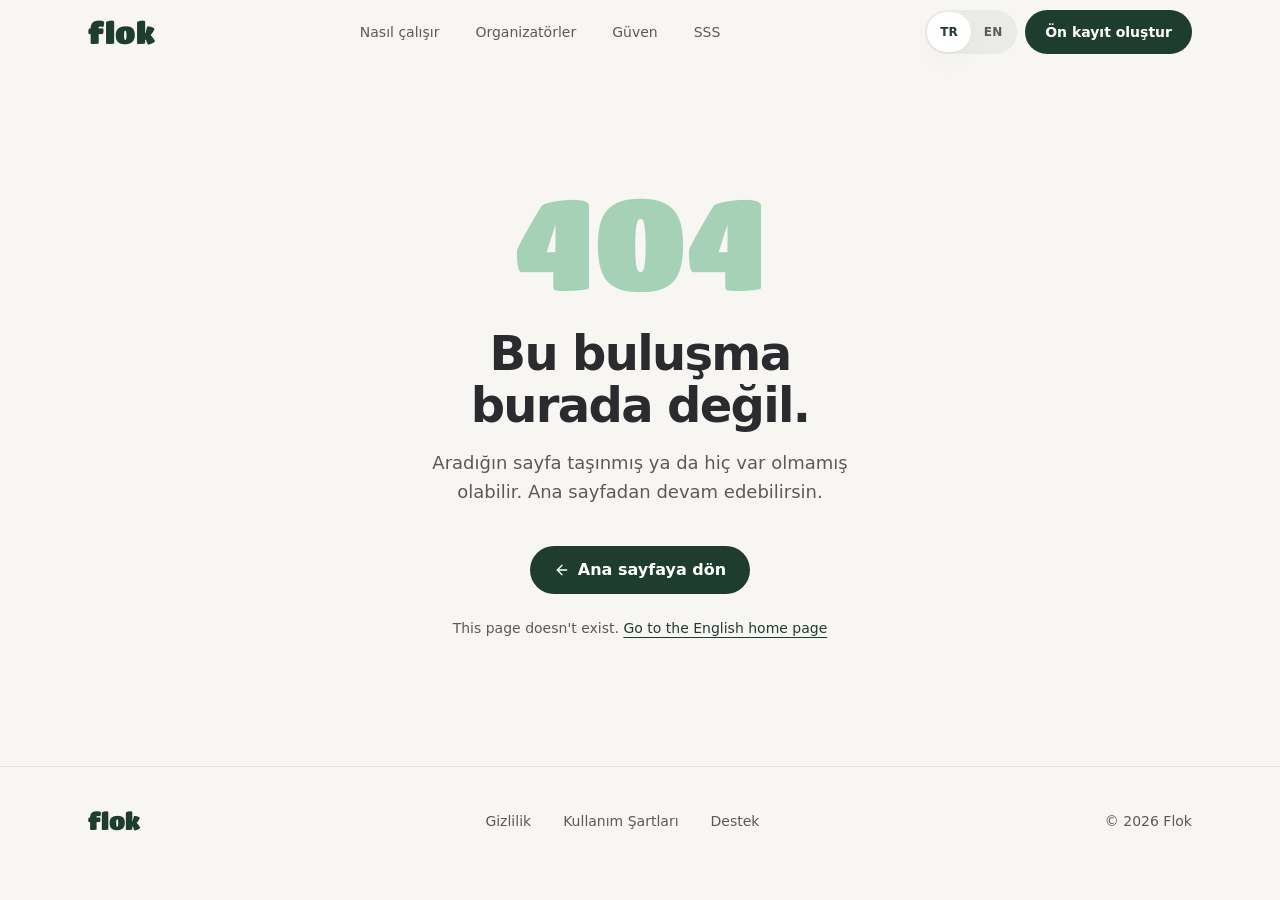
==== commit 04b1aa0e: "English site at /en with language switcher and translated legal pages Co-authored-by: Cursor <cursor" ====
--- a/404/index.html
+++ b/404/index.html
@@ -1 +1 @@
-<!DOCTYPE html><!--N1QAQxFxc1OOfyD1akOY5--><html lang="tr" class="__variable_50549f"><head><meta charSet="utf-8"/><meta name="viewport" content="width=device-width, initial-scale=1"/><link rel="preload" href="/_next/static/media/bf5c1c0baed5368c-s.p.ttf" as="font" crossorigin="" type="font/ttf"/><link rel="stylesheet" href="/_next/static/css/d7f3125011aefb14.css" data-precedence="next"/><link rel="preload" as="script" fetchPriority="low" href="/_next/static/chunks/webpack-9bbf727d2c460bd5.js"/><script src="/_next/static/chunks/4bd1b696-c023c6e3521b1417.js" async=""></script><script src="/_next/static/chunks/255-09fb0d129bb12f51.js" async=""></script><script src="/_next/static/chunks/main-app-cf16a5efce6e337d.js" async=""></script><script src="/_next/static/chunks/602-55adcf4a4ee38e3e.js" async=""></script><script src="/_next/static/chunks/613-732f1d466fe06e6a.js" async=""></script><script src="/_next/static/chunks/app/page-00d53c99b347cc7b.js" async=""></script><meta name="robots" content="noindex"/><meta name="next-size-adjust" content=""/><meta name="theme-color" content="#f7f6f2"/><title>Sayfa bulunamadı · Flok</title><meta name="description" content="Flok yakınındaki konser, brunch, koşu ve buluşmaları gösterir. Başvur, sohbete katıl, kapıda QR ile gir. Ön kayıt açık."/><meta name="robots" content="noindex"/><meta property="og:title" content="Flok · Yakındaki etkinlikler, tek uygulamada"/><meta property="og:description" content="Keşfet, katıl, sohbet et, kapıda QR ile gir. Ön kayıt açık."/><meta property="og:locale" content="tr_TR"/><meta property="og:image" content="https://flok.ist/images/og-home.jpg"/><meta property="og:image:width" content="1200"/><meta property="og:image:height" content="630"/><meta property="og:image:alt" content="Flok: Yakındaki etkinlikler, tek uygulamada."/><meta property="og:type" content="website"/><meta name="twitter:card" content="summary_large_image"/><meta name="twitter:title" content="Flok · Yakındaki etkinlikler, tek uygulamada"/><meta name="twitter:description" content="Keşfet, katıl, sohbet et, kapıda QR ile gir. Ön kayıt açık."/><meta name="twitter:image" content="https://flok.ist/images/og-home.jpg"/><meta name="twitter:image:width" content="1200"/><meta name="twitter:image:height" content="630"/><meta name="twitter:image:alt" content="Flok: Yakındaki etkinlikler, tek uygulamada."/><link rel="icon" href="/favicon.ico" type="image/x-icon" sizes="16x16"/><link rel="icon" href="/icon.png?3fd3f044d276ce29" type="image/png" sizes="512x512"/><link rel="apple-touch-icon" href="/apple-icon.png?17398823839cbad2" type="image/png" sizes="180x180"/><noscript><style>[style*="opacity:0"]{opacity:1!important;filter:none!important;transform:none!important}</style></noscript><script src="/_next/static/chunks/polyfills-42372ed130431b0a.js" noModule=""></script></head><body><div hidden=""><!--$--><!--/$--></div><header class="sticky top-0 z-50 transition-[background-color,box-shadow,backdrop-filter] duration-300 bg-transparent"><div class="mx-auto flex h-16 max-w-6xl items-center justify-between px-6"><a aria-label="Flok ana sayfa" class="font-logo text-3xl leading-none text-forest" href="/">flok</a><nav aria-label="Menü" class="hidden items-center gap-2 md:flex"><a class="inline-flex min-h-11 items-center rounded-full px-4 text-sm font-medium text-mute transition-colors hover:bg-ink/5 hover:text-ink" href="/#nasil">Nasıl çalışır</a><a class="inline-flex min-h-11 items-center rounded-full px-4 text-sm font-medium text-mute transition-colors hover:bg-ink/5 hover:text-ink" href="/#organizatorler">Organizatörler</a><a class="inline-flex min-h-11 items-center rounded-full px-4 text-sm font-medium text-mute transition-colors hover:bg-ink/5 hover:text-ink" href="/#guven">Güven</a><a class="inline-flex min-h-11 items-center rounded-full px-4 text-sm font-medium text-mute transition-colors hover:bg-ink/5 hover:text-ink" href="/#sss">SSS</a></nav><a class="inline-flex min-h-11 items-center rounded-full bg-forest px-5 font-display text-sm font-semibold text-white transition-colors hover:bg-forest-deep" tabindex="0" href="/#on-kayit">Ön kayıt oluştur</a></div></header><main id="main" class="px-6 pt-20 pb-32 lg:pt-28"><div class="mx-auto flex max-w-xl flex-col items-center text-center"><p aria-hidden="true" class="font-logo text-[clamp(5rem,16vw,8rem)] leading-none text-mint">404</p><h1 class="mt-6 text-[clamp(2rem,4.4vw,3rem)] leading-[1.08] font-extrabold tracking-[-0.035em]">Bu buluşma burada değil.</h1><p class="mt-4 max-w-md text-lg leading-relaxed text-mute">Aradığın sayfa taşınmış ya da hiç var olmamış olabilir. Ana sayfadan devam edebilirsin.</p><a class="group mt-10 inline-flex h-12 items-center gap-2 rounded-full bg-forest px-6 font-display font-semibold text-white transition-colors hover:bg-forest-deep" href="/"><svg xmlns="http://www.w3.org/2000/svg" width="24" height="24" viewBox="0 0 24 24" fill="none" stroke="currentColor" stroke-width="2" stroke-linecap="round" stroke-linejoin="round" class="lucide lucide-arrow-left size-4 transition-transform group-hover:-translate-x-0.5" aria-hidden="true"><path d="m12 19-7-7 7-7"></path><path d="M19 12H5"></path></svg>Ana sayfaya dön</a></div></main><footer class="border-t border-line"><div class="mx-auto flex max-w-6xl flex-col items-center gap-4 px-6 py-8 sm:flex-row sm:justify-between"><a aria-label="Flok ana sayfa" class="font-logo text-2xl leading-none text-forest" href="/">flok</a><nav aria-label="Yasal" class="flex gap-2"><a class="inline-flex min-h-11 items-center rounded-full px-3 text-sm text-mute transition-colors hover:text-ink" href="/gizlilik/">Gizlilik</a><a class="inline-flex min-h-11 items-center rounded-full px-3 text-sm text-mute transition-colors hover:text-ink" href="/kullanim-sartlari/">Kullanım Şartları</a><a class="inline-flex min-h-11 items-center rounded-full px-3 text-sm text-mute transition-colors hover:text-ink" href="/destek/">Destek</a></nav><p class="text-sm text-mute">© <!-- -->2026<!-- --> Flok</p></div></footer><!--$--><!--/$--><script src="/_next/static/chunks/webpack-9bbf727d2c460bd5.js" id="_R_" async=""></script><script>(self.__next_f=self.__next_f||[]).push([0])</script><script>self.__next_f.push([1,"1:\"$Sreact.fragment\"\n2:I[9766,[],\"\"]\n3:I[8924,[],\"\"]\n4:I[651,[\"602\",\"static/chunks/602-55adcf4a4ee38e3e.js\",\"613\",\"static/chunks/613-732f1d466fe06e6a.js\",\"974\",\"static/chunks/app/page-00d53c99b347cc7b.js\"],\"SiteHeader\"]\n5:I[2619,[\"602\",\"static/chunks/602-55adcf4a4ee38e3e.js\",\"613\",\"static/chunks/613-732f1d466fe06e6a.js\",\"974\",\"static/chunks/app/page-00d53c99b347cc7b.js\"],\"\"]\na:I[7150,[],\"\"]\n:HL[\"/_next/static/media/bf5c1c0baed5368c-s.p.ttf\",\"font\",{\"crossOrigin\":\"\",\"type\":\"font/ttf\"}]\n:HL[\"/_next/static/css/d7f3125011aefb14.css\",\"style\"]\n"])</script><script>self.__next_f.push([1,"0:{\"P\":null,\"b\":\"N1QAQxFxc1OOfyD1akOY5\",\"p\":\"\",\"c\":[\"\",\"_not-found\",\"\"],\"i\":false,\"f\":[[[\"\",{\"children\":[\"/_not-found\",{\"children\":[\"__PAGE__\",{}]}]},\"$undefined\",\"$undefined\",true],[\"\",[\"$\",\"$1\",\"c\",{\"children\":[[[\"$\",\"link\",\"0\",{\"rel\":\"stylesheet\",\"href\":\"/_next/static/css/d7f3125011aefb14.css\",\"precedence\":\"next\",\"crossOrigin\":\"$undefined\",\"nonce\":\"$undefined\"}]],[\"$\",\"html\",null,{\"lang\":\"tr\",\"className\":\"__variable_50549f\",\"children\":[[\"$\",\"head\",null,{\"children\":[\"$\",\"noscript\",null,{\"children\":[\"$\",\"style\",null,{\"children\":\"[style*=\\\"opacity:0\\\"]{opacity:1!important;filter:none!important;transform:none!important}\"}]}]}],[\"$\",\"body\",null,{\"children\":[\"$\",\"$L2\",null,{\"parallelRouterKey\":\"children\",\"error\":\"$undefined\",\"errorStyles\":\"$undefined\",\"errorScripts\":\"$undefined\",\"template\":[\"$\",\"$L3\",null,{}],\"templateStyles\":\"$undefined\",\"templateScripts\":\"$undefined\",\"notFound\":[[[\"$\",\"$L4\",null,{}],[\"$\",\"main\",null,{\"id\":\"main\",\"className\":\"px-6 pt-20 pb-32 lg:pt-28\",\"children\":[\"$\",\"div\",null,{\"className\":\"mx-auto flex max-w-xl flex-col items-center text-center\",\"children\":[[\"$\",\"p\",null,{\"aria-hidden\":\"true\",\"className\":\"font-logo text-[clamp(5rem,16vw,8rem)] leading-none text-mint\",\"children\":\"404\"}],[\"$\",\"h1\",null,{\"className\":\"mt-6 text-[clamp(2rem,4.4vw,3rem)] leading-[1.08] font-extrabold tracking-[-0.035em]\",\"children\":\"Bu buluşma burada değil.\"}],[\"$\",\"p\",null,{\"className\":\"mt-4 max-w-md text-lg leading-relaxed text-mute\",\"children\":\"Aradığın sayfa taşınmış ya da hiç var olmamış olabilir. Ana sayfadan devam edebilirsin.\"}],[\"$\",\"$L5\",null,{\"href\":\"/\",\"className\":\"group mt-10 inline-flex h-12 items-center gap-2 rounded-full bg-forest px-6 font-display font-semibold text-white transition-colors hover:bg-forest-deep\",\"children\":[[\"$\",\"svg\",null,{\"ref\":\"$undefined\",\"xmlns\":\"http://www.w3.org/2000/svg\",\"width\":24,\"height\":24,\"viewBox\":\"0 0 24 24\",\"fill\":\"none\",\"stroke\":\"currentColor\",\"strokeWidth\":2,\"strokeLinecap\":\"round\",\"strokeLinejoin\":\"round\",\"className\":\"lucide lucide-arrow-left size-4 transition-transform group-hover:-translate-x-0.5\",\"aria-hidden\":\"true\",\"children\":[[\"$\",\"path\",\"1l729n\",{\"d\":\"m12 19-7-7 7-7\"}],[\"$\",\"path\",\"x3x0zl\",{\"d\":\"M19 12H5\"}],\"$undefined\"]}],\"Ana sayfaya dön\"]}]]}]}],[\"$\",\"footer\",null,{\"className\":\"border-t border-line\",\"children\":[\"$\",\"div\",null,{\"className\":\"mx-auto flex max-w-6xl flex-col items-center gap-4 px-6 py-8 sm:flex-row sm:justify-between\",\"children\":[[\"$\",\"$L5\",null,{\"href\":\"/\",\"aria-label\":\"Flok ana sayfa\",\"className\":\"font-logo text-2xl leading-none text-forest\",\"children\":\"flok\"}],[\"$\",\"nav\",null,{\"aria-label\":\"Yasal\",\"className\":\"flex gap-2\",\"children\":[[\"$\",\"$L5\",\"Gizlilik\",{\"href\":\"/gizlilik/\",\"className\":\"inline-flex min-h-11 items-center rounded-full px-3 text-sm text-mute transition-colors hover:text-ink\",\"children\":\"Gizlilik\"}],[\"$\",\"$L5\",\"Kullanım Şartları\",{\"href\":\"/kullanim-sartlari/\",\"className\":\"inline-flex min-h-11 items-center rounded-full px-3 text-sm text-mute transition-colors hover:text-ink\",\"children\":\"Kullanım Şartları\"}],[\"$\",\"$L5\",\"Destek\",{\"href\":\"/destek/\",\"className\":\"inline-flex min-h-11 items-center rounded-full px-3 text-sm text-mute transition-colors hover:text-ink\",\"children\":\"Destek\"}]]}],[\"$\",\"p\",null,{\"className\":\"text-sm text-mute\",\"children\":[\"© \",2026,\" Flok\"]}]]}]}]],[]],\"forbidden\":\"$undefined\",\"unauthorized\":\"$undefined\"}]}]]}]]}],{\"children\":[\"/_not-found\",[\"$\",\"$1\",\"c\",{\"children\":[null,[\"$\",\"$L2\",null,{\"parallelRouterKey\":\"children\",\"error\":\"$undefined\",\"errorStyles\":\"$undefined\",\"errorScripts\":\"$undefined\",\"template\":[\"$\",\"$L3\",null,{}],\"templateStyles\":\"$undefined\",\"templateScripts\":\"$undefined\",\"notFound\":\"$undefined\",\"forbidden\":\"$undefined\",\"unauthorized\":\"$undefined\"}]]}],{\"children\":[\"__PAGE__\",[\"$\",\"$1\",\"c\",{\"children\":[[[\"$\",\"$L4\",null,{}],[\"$\",\"main\",null,{\"id\":\"main\",\"className\":\"px-6 pt-20 pb-32 lg:pt-28\",\"children\":[\"$\",\"div\",null,{\"className\":\"mx-auto flex max-w-xl flex-col items-center text-center\",\"children\":[[\"$\",\"p\",null,{\"aria-hidden\":\"true\",\"className\":\"font-logo text-[clamp(5rem,16vw,8rem)] leading-none text-mint\",\"children\":\"404\"}],[\"$\",\"h1\",null,{\"className\":\"mt-6 text-[clamp(2rem,4.4vw,3rem)] leading-[1.08] font-extrabold tracking-[-0.035em]\",\"children\":\"Bu buluşma burada değil.\"}],[\"$\",\"p\",null,{\"className\":\"mt-4 max-w-md text-lg leading-relaxed text-mute\",\"children\":\"Aradığın sayfa taşınmış ya da hiç var olmamış olabilir. Ana sayfadan devam edebilirsin.\"}],[\"$\",\"$L5\",null,{\"href\":\"/\",\"className\":\"group mt-10 inline-flex h-12 items-center gap-2 rounded-full bg-forest px-6 font-display font-semibold text-white transition-colors hover:bg-forest-deep\",\"children\":[\"$L6\",\"Ana sayfaya dön\"]}]]}]}],\"$L7\"],null,\"$L8\"]}],{},null,false]},null,false]},null,false],\"$L9\",false]],\"m\":\"$undefined\",\"G\":[\"$a\",[]],\"s\":false,\"S\":true}\n"])</script><script>self.__next_f.push([1,"b:I[4431,[],\"OutletBoundary\"]\nd:I[5278,[],\"AsyncMetadataOutlet\"]\nf:I[4431,[],\"ViewportBoundary\"]\n11:I[4431,[],\"MetadataBoundary\"]\n12:\"$Sreact.suspense\"\n6:[\"$\",\"svg\",null,{\"ref\":\"$undefined\",\"xmlns\":\"http://www.w3.org/2000/svg\",\"width\":24,\"height\":24,\"viewBox\":\"0 0 24 24\",\"fill\":\"none\",\"stroke\":\"currentColor\",\"strokeWidth\":2,\"strokeLinecap\":\"round\",\"strokeLinejoin\":\"round\",\"className\":\"lucide lucide-arrow-left size-4 transition-transform group-hover:-translate-x-0.5\",\"aria-hidden\":\"true\",\"children\":[[\"$\",\"path\",\"1l729n\",{\"d\":\"m12 19-7-7 7-7\"}],[\"$\",\"path\",\"x3x0zl\",{\"d\":\"M19 12H5\"}],\"$undefined\"]}]\n"])</script><script>self.__next_f.push([1,"7:[\"$\",\"footer\",null,{\"className\":\"border-t border-line\",\"children\":[\"$\",\"div\",null,{\"className\":\"mx-auto flex max-w-6xl flex-col items-center gap-4 px-6 py-8 sm:flex-row sm:justify-between\",\"children\":[[\"$\",\"$L5\",null,{\"href\":\"/\",\"aria-label\":\"Flok ana sayfa\",\"className\":\"font-logo text-2xl leading-none text-forest\",\"children\":\"flok\"}],[\"$\",\"nav\",null,{\"aria-label\":\"Yasal\",\"className\":\"flex gap-2\",\"children\":[[\"$\",\"$L5\",\"Gizlilik\",{\"href\":\"/gizlilik/\",\"className\":\"inline-flex min-h-11 items-center rounded-full px-3 text-sm text-mute transition-colors hover:text-ink\",\"children\":\"Gizlilik\"}],[\"$\",\"$L5\",\"Kullanım Şartları\",{\"href\":\"/kullanim-sartlari/\",\"className\":\"inline-flex min-h-11 items-center rounded-full px-3 text-sm text-mute transition-colors hover:text-ink\",\"children\":\"Kullanım Şartları\"}],[\"$\",\"$L5\",\"Destek\",{\"href\":\"/destek/\",\"className\":\"inline-flex min-h-11 items-center rounded-full px-3 text-sm text-mute transition-colors hover:text-ink\",\"children\":\"Destek\"}]]}],[\"$\",\"p\",null,{\"className\":\"text-sm text-mute\",\"children\":[\"© \",2026,\" Flok\"]}]]}]}]\n"])</script><script>self.__next_f.push([1,"8:[\"$\",\"$Lb\",null,{\"children\":[\"$Lc\",[\"$\",\"$Ld\",null,{\"promise\":\"$@e\"}]]}]\n9:[\"$\",\"$1\",\"h\",{\"children\":[[\"$\",\"meta\",null,{\"name\":\"robots\",\"content\":\"noindex\"}],[[\"$\",\"$Lf\",null,{\"children\":\"$L10\"}],[\"$\",\"meta\",null,{\"name\":\"next-size-adjust\",\"content\":\"\"}]],[\"$\",\"$L11\",null,{\"children\":[\"$\",\"div\",null,{\"hidden\":true,\"children\":[\"$\",\"$12\",null,{\"fallback\":null,\"children\":\"$L13\"}]}]}]]}]\n"])</script><script>self.__next_f.push([1,"10:[[\"$\",\"meta\",\"0\",{\"charSet\":\"utf-8\"}],[\"$\",\"meta\",\"1\",{\"name\":\"viewport\",\"content\":\"width=device-width, initial-scale=1\"}],[\"$\",\"meta\",\"2\",{\"name\":\"theme-color\",\"content\":\"#f7f6f2\"}]]\nc:null\n"])</script><script>self.__next_f.push([1,"14:I[622,[],\"IconMark\"]\n"])</script><script>self.__next_f.push([1,"e:{\"metadata\":[[\"$\",\"title\",\"0\",{\"children\":\"Sayfa bulunamadı · Flok\"}],[\"$\",\"meta\",\"1\",{\"name\":\"description\",\"content\":\"Flok yakınındaki konser, brunch, koşu ve buluşmaları gösterir. Başvur, sohbete katıl, kapıda QR ile gir. Ön kayıt açık.\"}],[\"$\",\"meta\",\"2\",{\"name\":\"robots\",\"content\":\"noindex\"}],[\"$\",\"meta\",\"3\",{\"property\":\"og:title\",\"content\":\"Flok · Yakındaki etkinlikler, tek uygulamada\"}],[\"$\",\"meta\",\"4\",{\"property\":\"og:description\",\"content\":\"Keşfet, katıl, sohbet et, kapıda QR ile gir. Ön kayıt açık.\"}],[\"$\",\"meta\",\"5\",{\"property\":\"og:locale\",\"content\":\"tr_TR\"}],[\"$\",\"meta\",\"6\",{\"property\":\"og:image\",\"content\":\"https://flok.ist/images/og-home.jpg\"}],[\"$\",\"meta\",\"7\",{\"property\":\"og:image:width\",\"content\":\"1200\"}],[\"$\",\"meta\",\"8\",{\"property\":\"og:image:height\",\"content\":\"630\"}],[\"$\",\"meta\",\"9\",{\"property\":\"og:image:alt\",\"content\":\"Flok: Yakındaki etkinlikler, tek uygulamada.\"}],[\"$\",\"meta\",\"10\",{\"property\":\"og:type\",\"content\":\"website\"}],[\"$\",\"meta\",\"11\",{\"name\":\"twitter:card\",\"content\":\"summary_large_image\"}],[\"$\",\"meta\",\"12\",{\"name\":\"twitter:title\",\"content\":\"Flok · Yakındaki etkinlikler, tek uygulamada\"}],[\"$\",\"meta\",\"13\",{\"name\":\"twitter:description\",\"content\":\"Keşfet, katıl, sohbet et, kapıda QR ile gir. Ön kayıt açık.\"}],[\"$\",\"meta\",\"14\",{\"name\":\"twitter:image\",\"content\":\"https://flok.ist/images/og-home.jpg\"}],[\"$\",\"meta\",\"15\",{\"name\":\"twitter:image:width\",\"content\":\"1200\"}],[\"$\",\"meta\",\"16\",{\"name\":\"twitter:image:height\",\"content\":\"630\"}],[\"$\",\"meta\",\"17\",{\"name\":\"twitter:image:alt\",\"content\":\"Flok: Yakındaki etkinlikler, tek uygulamada.\"}],[\"$\",\"link\",\"18\",{\"rel\":\"icon\",\"href\":\"/favicon.ico\",\"type\":\"image/x-icon\",\"sizes\":\"16x16\"}],[\"$\",\"link\",\"19\",{\"rel\":\"icon\",\"href\":\"/icon.png?3fd3f044d276ce29\",\"type\":\"image/png\",\"sizes\":\"512x512\"}],[\"$\",\"link\",\"20\",{\"rel\":\"apple-touch-icon\",\"href\":\"/apple-icon.png?17398823839cbad2\",\"type\":\"image/png\",\"sizes\":\"180x180\"}],[\"$\",\"$L14\",\"21\",{}]],\"error\":null,\"digest\":\"$undefined\"}\n"])</script><script>self.__next_f.push([1,"13:\"$e:metadata\"\n"])</script></body></html>+<!DOCTYPE html><!--FR2lsH6h9PDilELdBeQ6C--><html lang="tr" class="__variable_50549f"><head><meta charSet="utf-8"/><meta name="viewport" content="width=device-width, initial-scale=1"/><link rel="preload" href="/_next/static/media/bf5c1c0baed5368c-s.p.ttf" as="font" crossorigin="" type="font/ttf"/><link rel="stylesheet" href="/_next/static/css/a90b7470b43fad19.css" data-precedence="next"/><link rel="preload" as="script" fetchPriority="low" href="/_next/static/chunks/webpack-017c721bbfac2009.js"/><script src="/_next/static/chunks/4bd1b696-c023c6e3521b1417.js" async=""></script><script src="/_next/static/chunks/255-09fb0d129bb12f51.js" async=""></script><script src="/_next/static/chunks/main-app-cf16a5efce6e337d.js" async=""></script><script src="/_next/static/chunks/480-c6c21c1dba2fb16a.js" async=""></script><script src="/_next/static/chunks/app/_not-found/page-41381a8762b3c2ba.js" async=""></script><meta name="robots" content="noindex"/><meta name="next-size-adjust" content=""/><meta name="theme-color" content="#f7f6f2"/><title>Sayfa bulunamadı · Flok</title><meta name="robots" content="noindex"/><link rel="icon" href="/favicon.ico" type="image/x-icon" sizes="16x16"/><link rel="icon" href="/icon.png?3fd3f044d276ce29" type="image/png" sizes="512x512"/><link rel="apple-touch-icon" href="/apple-icon.png?17398823839cbad2" type="image/png" sizes="180x180"/><noscript><style>[style*="opacity:0"]{opacity:1!important;filter:none!important;transform:none!important}</style></noscript><script src="/_next/static/chunks/polyfills-42372ed130431b0a.js" noModule=""></script></head><body><div hidden=""><!--$--><!--/$--></div><header class="sticky top-0 z-50 transition-[background-color,box-shadow,backdrop-filter] duration-300 bg-transparent"><div class="mx-auto flex h-16 max-w-6xl items-center justify-between gap-3 px-6"><a aria-label="Flok ana sayfa" class="font-logo text-3xl leading-none text-forest" href="/">flok</a><nav aria-label="Menü" class="hidden items-center gap-1 lg:flex"><a class="inline-flex min-h-11 items-center rounded-full px-4 text-sm font-medium text-mute transition-colors hover:bg-ink/5 hover:text-ink" href="/#nasil">Nasıl çalışır</a><a class="inline-flex min-h-11 items-center rounded-full px-4 text-sm font-medium text-mute transition-colors hover:bg-ink/5 hover:text-ink" href="/#organizatorler">Organizatörler</a><a class="inline-flex min-h-11 items-center rounded-full px-4 text-sm font-medium text-mute transition-colors hover:bg-ink/5 hover:text-ink" href="/#guven">Güven</a><a class="inline-flex min-h-11 items-center rounded-full px-4 text-sm font-medium text-mute transition-colors hover:bg-ink/5 hover:text-ink" href="/#sss">SSS</a></nav><div class="flex items-center gap-2"><nav aria-label="Dil" class="flex rounded-full bg-ink/5 p-0.5"><span lang="tr" aria-current="true" aria-label="Türkçe" class="grid min-h-10 min-w-11 place-items-center rounded-full px-2.5 font-display text-xs font-bold tracking-wide bg-surface text-forest shadow-soft">TR</span><a lang="en" hrefLang="en" aria-label="English" class="grid min-h-10 min-w-11 place-items-center rounded-full px-2.5 font-display text-xs font-bold tracking-wide text-mute transition-colors hover:text-ink" href="/en/">EN</a></nav><a class="inline-flex min-h-11 items-center rounded-full bg-forest px-4 font-display text-sm font-semibold whitespace-nowrap text-white transition-[background-color,scale] duration-200 hover:bg-forest-deep active:scale-96 sm:px-5" href="/#on-kayit">Ön kayıt oluştur</a></div></div></header><main id="main" class="px-6 pt-20 pb-32 lg:pt-28"><div class="mx-auto flex max-w-xl flex-col items-center text-center"><p aria-hidden="true" class="font-logo text-[clamp(5rem,16vw,8rem)] leading-none text-mint">404</p><h1 class="mt-6 text-[clamp(2rem,4.4vw,3rem)] leading-[1.08] font-extrabold tracking-[-0.035em]">Bu buluşma burada değil.</h1><p class="mt-4 max-w-md text-lg leading-relaxed text-mute">Aradığın sayfa taşınmış ya da hiç var olmamış olabilir. Ana sayfadan devam edebilirsin.</p><a class="group mt-10 inline-flex h-12 items-center gap-2 rounded-full bg-forest px-6 font-display font-semibold text-white transition-colors hover:bg-forest-deep" href="/"><svg xmlns="http://www.w3.org/2000/svg" width="24" height="24" viewBox="0 0 24 24" fill="none" stroke="currentColor" stroke-width="2" stroke-linecap="round" stroke-linejoin="round" class="lucide lucide-arrow-left size-4 transition-transform group-hover:-translate-x-0.5" aria-hidden="true"><path d="m12 19-7-7 7-7"></path><path d="M19 12H5"></path></svg>Ana sayfaya dön</a><p lang="en" class="mt-6 text-sm text-mute">This page doesn&#x27;t exist.<!-- --> <a class="font-medium text-forest underline underline-offset-4" href="/en/">Go to the English home page</a></p></div></main><footer class="border-t border-line"><div class="mx-auto flex max-w-6xl flex-col items-center gap-4 px-6 py-8 sm:flex-row sm:justify-between"><a aria-label="Flok ana sayfa" class="font-logo text-2xl leading-none text-forest" href="/">flok</a><nav aria-label="Yasal" class="flex flex-wrap justify-center gap-2"><a class="inline-flex min-h-11 items-center rounded-full px-3 text-sm text-mute transition-colors hover:text-ink" href="/gizlilik/">Gizlilik</a><a class="inline-flex min-h-11 items-center rounded-full px-3 text-sm text-mute transition-colors hover:text-ink" href="/kullanim-sartlari/">Kullanım Şartları</a><a class="inline-flex min-h-11 items-center rounded-full px-3 text-sm text-mute transition-colors hover:text-ink" href="/destek/">Destek</a></nav><p class="text-sm text-mute">© <!-- -->2026<!-- --> Flok</p></div></footer><!--$--><!--/$--><script src="/_next/static/chunks/webpack-017c721bbfac2009.js" id="_R_" async=""></script><script>(self.__next_f=self.__next_f||[]).push([0])</script><script>self.__next_f.push([1,"1:\"$Sreact.fragment\"\n2:I[9766,[],\"\"]\n3:I[8924,[],\"\"]\n4:I[5755,[\"480\",\"static/chunks/480-c6c21c1dba2fb16a.js\",\"492\",\"static/chunks/app/_not-found/page-41381a8762b3c2ba.js\"],\"StickyHeader\"]\n5:I[2619,[\"480\",\"static/chunks/480-c6c21c1dba2fb16a.js\",\"492\",\"static/chunks/app/_not-found/page-41381a8762b3c2ba.js\"],\"\"]\nd:I[7150,[],\"\"]\n:HL[\"/_next/static/media/bf5c1c0baed5368c-s.p.ttf\",\"font\",{\"crossOrigin\":\"\",\"type\":\"font/ttf\"}]\n:HL[\"/_next/static/css/a90b7470b43fad19.css\",\"style\"]\n"])</script><script>self.__next_f.push([1,"0:{\"P\":null,\"b\":\"FR2lsH6h9PDilELdBeQ6C\",\"p\":\"\",\"c\":[\"\",\"_not-found\",\"\"],\"i\":false,\"f\":[[[\"\",{\"children\":[\"/_not-found\",{\"children\":[\"__PAGE__\",{}]}]}],[\"\",[\"$\",\"$1\",\"c\",{\"children\":[null,[\"$\",\"$L2\",null,{\"parallelRouterKey\":\"children\",\"error\":\"$undefined\",\"errorStyles\":\"$undefined\",\"errorScripts\":\"$undefined\",\"template\":[\"$\",\"$L3\",null,{}],\"templateStyles\":\"$undefined\",\"templateScripts\":\"$undefined\",\"notFound\":\"$undefined\",\"forbidden\":\"$undefined\",\"unauthorized\":\"$undefined\"}]]}],{\"children\":[\"/_not-found\",[\"$\",\"$1\",\"c\",{\"children\":[null,[\"$\",\"$L2\",null,{\"parallelRouterKey\":\"children\",\"error\":\"$undefined\",\"errorStyles\":\"$undefined\",\"errorScripts\":\"$undefined\",\"template\":[\"$\",\"$L3\",null,{}],\"templateStyles\":\"$undefined\",\"templateScripts\":\"$undefined\",\"notFound\":\"$undefined\",\"forbidden\":\"$undefined\",\"unauthorized\":\"$undefined\"}]]}],{\"children\":[\"__PAGE__\",[\"$\",\"$1\",\"c\",{\"children\":[[\"$\",\"html\",null,{\"lang\":\"tr\",\"className\":\"__variable_50549f\",\"children\":[[\"$\",\"head\",null,{\"children\":[\"$\",\"noscript\",null,{\"children\":[\"$\",\"style\",null,{\"children\":\"[style*=\\\"opacity:0\\\"]{opacity:1!important;filter:none!important;transform:none!important}\"}]}]}],[\"$\",\"body\",null,{\"children\":[[\"$\",\"$L4\",null,{\"children\":[\"$\",\"div\",null,{\"className\":\"mx-auto flex h-16 max-w-6xl items-center justify-between gap-3 px-6\",\"children\":[[\"$\",\"$L5\",null,{\"href\":\"/\",\"aria-label\":\"Flok ana sayfa\",\"className\":\"font-logo text-3xl leading-none text-forest\",\"children\":\"flok\"}],[\"$\",\"nav\",null,{\"aria-label\":\"Menü\",\"className\":\"hidden items-center gap-1 lg:flex\",\"children\":[[\"$\",\"$L5\",\"nasil\",{\"href\":\"/#nasil\",\"className\":\"inline-flex min-h-11 items-center rounded-full px-4 text-sm font-medium text-mute transition-colors hover:bg-ink/5 hover:text-ink\",\"children\":\"Nasıl çalışır\"}],[\"$\",\"$L5\",\"organizatorler\",{\"href\":\"/#organizatorler\",\"className\":\"inline-flex min-h-11 items-center rounded-full px-4 text-sm font-medium text-mute transition-colors hover:bg-ink/5 hover:text-ink\",\"children\":\"Organizatörler\"}],[\"$\",\"$L5\",\"guven\",{\"href\":\"/#guven\",\"className\":\"inline-flex min-h-11 items-center rounded-full px-4 text-sm font-medium text-mute transition-colors hover:bg-ink/5 hover:text-ink\",\"children\":\"Güven\"}],[\"$\",\"$L5\",\"sss\",{\"href\":\"/#sss\",\"className\":\"inline-flex min-h-11 items-center rounded-full px-4 text-sm font-medium text-mute transition-colors hover:bg-ink/5 hover:text-ink\",\"children\":\"SSS\"}]]}],[\"$\",\"div\",null,{\"className\":\"flex items-center gap-2\",\"children\":[[\"$\",\"nav\",null,{\"aria-label\":\"Dil\",\"className\":\"flex rounded-full bg-ink/5 p-0.5\",\"children\":[[\"$\",\"span\",\"tr\",{\"lang\":\"tr\",\"aria-current\":\"true\",\"aria-label\":\"Türkçe\",\"className\":\"grid min-h-10 min-w-11 place-items-center rounded-full px-2.5 font-display text-xs font-bold tracking-wide bg-surface text-forest shadow-soft\",\"children\":\"TR\"}],[\"$\",\"$L5\",\"en\",{\"href\":\"/en/\",\"lang\":\"en\",\"hrefLang\":\"en\",\"aria-label\":\"English\",\"className\":\"grid min-h-10 min-w-11 place-items-center rounded-full px-2.5 font-display text-xs font-bold tracking-wide text-mute transition-colors hover:text-ink\",\"children\":\"EN\"}]]}],[\"$\",\"$L5\",null,{\"href\":\"/#on-kayit\",\"className\":\"inline-flex min-h-11 items-center rounded-full bg-forest px-4 font-display text-sm font-semibold whitespace-nowrap text-white transition-[background-color,scale] duration-200 hover:bg-forest-deep active:scale-96 sm:px-5\",\"children\":\"Ön kayıt oluştur\"}]]}]]}]}],[\"$\",\"main\",null,{\"id\":\"main\",\"className\":\"px-6 pt-20 pb-32 lg:pt-28\",\"children\":[\"$\",\"div\",null,{\"className\":\"mx-auto flex max-w-xl flex-col items-center text-center\",\"children\":[[\"$\",\"p\",null,{\"aria-hidden\":\"true\",\"className\":\"font-logo text-[clamp(5rem,16vw,8rem)] leading-none text-mint\",\"children\":\"404\"}],[\"$\",\"h1\",null,{\"className\":\"mt-6 text-[clamp(2rem,4.4vw,3rem)] leading-[1.08] font-extrabold tracking-[-0.035em]\",\"children\":\"Bu buluşma burada değil.\"}],[\"$\",\"p\",null,{\"className\":\"mt-4 max-w-md text-lg leading-relaxed text-mute\",\"children\":\"Aradığın sayfa taşınmış ya da hiç var olmamış olabilir. Ana sayfadan devam edebilirsin.\"}],[\"$\",\"$L5\",null,{\"href\":\"/\",\"className\":\"group mt-10 inline-flex h-12 items-center gap-2 rounded-full bg-forest px-6 font-display font-semibold text-white transition-colors hover:bg-forest-deep\",\"children\":[[\"$\",\"svg\",null,{\"ref\":\"$undefined\",\"xmlns\":\"http://www.w3.org/2000/svg\",\"width\":24,\"height\":24,\"viewBox\":\"0 0 24 24\",\"fill\":\"none\",\"stroke\":\"currentColor\",\"strokeWidth\":2,\"strokeLinecap\":\"round\",\"strokeLinejoin\":\"round\",\"className\":\"lucide lucide-arrow-left size-4 transition-transform group-hover:-translate-x-0.5\",\"aria-hidden\":\"true\",\"children\":[\"$L6\",\"$L7\",\"$undefined\"]}],\"Ana sayfaya dön\"]}],\"$L8\"]}]}],\"$L9\"]}]]}],[\"$La\"],\"$Lb\"]}],{},null,false]},null,false]},null,false],\"$Lc\",false]],\"m\":\"$undefined\",\"G\":[\"$d\",[]],\"s\":false,\"S\":true}\n"])</script><script>self.__next_f.push([1,"e:I[4431,[],\"OutletBoundary\"]\n10:I[5278,[],\"AsyncMetadataOutlet\"]\n12:I[4431,[],\"ViewportBoundary\"]\n14:I[4431,[],\"MetadataBoundary\"]\n15:\"$Sreact.suspense\"\n6:[\"$\",\"path\",\"1l729n\",{\"d\":\"m12 19-7-7 7-7\"}]\n7:[\"$\",\"path\",\"x3x0zl\",{\"d\":\"M19 12H5\"}]\n8:[\"$\",\"p\",null,{\"lang\":\"en\",\"className\":\"mt-6 text-sm text-mute\",\"children\":[\"This page doesn't exist.\",\" \",[\"$\",\"$L5\",null,{\"href\":\"/en/\",\"className\":\"font-medium text-forest underline underline-offset-4\",\"children\":\"Go to the English home page\"}]]}]\n"])</script><script>self.__next_f.push([1,"9:[\"$\",\"footer\",null,{\"className\":\"border-t border-line\",\"children\":[\"$\",\"div\",null,{\"className\":\"mx-auto flex max-w-6xl flex-col items-center gap-4 px-6 py-8 sm:flex-row sm:justify-between\",\"children\":[[\"$\",\"$L5\",null,{\"href\":\"/\",\"aria-label\":\"Flok ana sayfa\",\"className\":\"font-logo text-2xl leading-none text-forest\",\"children\":\"flok\"}],[\"$\",\"nav\",null,{\"aria-label\":\"Yasal\",\"className\":\"flex flex-wrap justify-center gap-2\",\"children\":[[\"$\",\"$L5\",\"/gizlilik/\",{\"href\":\"/gizlilik/\",\"className\":\"inline-flex min-h-11 items-center rounded-full px-3 text-sm text-mute transition-colors hover:text-ink\",\"children\":\"Gizlilik\"}],[\"$\",\"$L5\",\"/kullanim-sartlari/\",{\"href\":\"/kullanim-sartlari/\",\"className\":\"inline-flex min-h-11 items-center rounded-full px-3 text-sm text-mute transition-colors hover:text-ink\",\"children\":\"Kullanım Şartları\"}],[\"$\",\"$L5\",\"/destek/\",{\"href\":\"/destek/\",\"className\":\"inline-flex min-h-11 items-center rounded-full px-3 text-sm text-mute transition-colors hover:text-ink\",\"children\":\"Destek\"}]]}],[\"$\",\"p\",null,{\"className\":\"text-sm text-mute\",\"children\":[\"© \",2026,\" Flok\"]}]]}]}]\n"])</script><script>self.__next_f.push([1,"a:[\"$\",\"link\",\"0\",{\"rel\":\"stylesheet\",\"href\":\"/_next/static/css/a90b7470b43fad19.css\",\"precedence\":\"next\",\"crossOrigin\":\"$undefined\",\"nonce\":\"$undefined\"}]\nb:[\"$\",\"$Le\",null,{\"children\":[\"$Lf\",[\"$\",\"$L10\",null,{\"promise\":\"$@11\"}]]}]\nc:[\"$\",\"$1\",\"h\",{\"children\":[[\"$\",\"meta\",null,{\"name\":\"robots\",\"content\":\"noindex\"}],[[\"$\",\"$L12\",null,{\"children\":\"$L13\"}],[\"$\",\"meta\",null,{\"name\":\"next-size-adjust\",\"content\":\"\"}]],[\"$\",\"$L14\",null,{\"children\":[\"$\",\"div\",null,{\"hidden\":true,\"children\":[\"$\",\"$15\",null,{\"fallback\":null,\"children\":\"$L16\"}]}]}]]}]\n"])</script><script>self.__next_f.push([1,"13:[[\"$\",\"meta\",\"0\",{\"charSet\":\"utf-8\"}],[\"$\",\"meta\",\"1\",{\"name\":\"viewport\",\"content\":\"width=device-width, initial-scale=1\"}],[\"$\",\"meta\",\"2\",{\"name\":\"theme-color\",\"content\":\"#f7f6f2\"}]]\nf:null\n"])</script><script>self.__next_f.push([1,"17:I[622,[],\"IconMark\"]\n11:{\"metadata\":[[\"$\",\"title\",\"0\",{\"children\":\"Sayfa bulunamadı · Flok\"}],[\"$\",\"meta\",\"1\",{\"name\":\"robots\",\"content\":\"noindex\"}],[\"$\",\"link\",\"2\",{\"rel\":\"icon\",\"href\":\"/favicon.ico\",\"type\":\"image/x-icon\",\"sizes\":\"16x16\"}],[\"$\",\"link\",\"3\",{\"rel\":\"icon\",\"href\":\"/icon.png?3fd3f044d276ce29\",\"type\":\"image/png\",\"sizes\":\"512x512\"}],[\"$\",\"link\",\"4\",{\"rel\":\"apple-touch-icon\",\"href\":\"/apple-icon.png?17398823839cbad2\",\"type\":\"image/png\",\"sizes\":\"180x180\"}],[\"$\",\"$L17\",\"5\",{}]],\"error\":null,\"digest\":\"$undefined\"}\n"])</script><script>self.__next_f.push([1,"16:\"$11:metadata\"\n"])</script></body></html>
--- a/_next/static/css/a90b7470b43fad19.css
+++ b/_next/static/css/a90b7470b43fad19.css
@@ -0,0 +1 @@
+/*! tailwindcss v4.3.3 | MIT License | https://tailwindcss.com */@layer properties{@supports (((-webkit-hyphens:none)) and (not (margin-trim:inline))) or ((-moz-orient:inline) and (not (color:rgb(from red r g b)))){*,::backdrop,:after,:before{--tw-translate-x:0;--tw-translate-y:0;--tw-translate-z:0;--tw-scroll-snap-strictness:proximity;--tw-space-y-reverse:0;--tw-divide-y-reverse:0;--tw-border-style:solid;--tw-leading:initial;--tw-font-weight:initial;--tw-tracking:initial;--tw-shadow:0 0 #0000;--tw-shadow-color:initial;--tw-shadow-alpha:100%;--tw-inset-shadow:0 0 #0000;--tw-inset-shadow-color:initial;--tw-inset-shadow-alpha:100%;--tw-ring-color:initial;--tw-ring-shadow:0 0 #0000;--tw-inset-ring-color:initial;--tw-inset-ring-shadow:0 0 #0000;--tw-ring-inset:initial;--tw-ring-offset-width:0px;--tw-ring-offset-color:#fff;--tw-ring-offset-shadow:0 0 #0000;--tw-blur:initial;--tw-brightness:initial;--tw-contrast:initial;--tw-grayscale:initial;--tw-hue-rotate:initial;--tw-invert:initial;--tw-opacity:initial;--tw-saturate:initial;--tw-sepia:initial;--tw-drop-shadow:initial;--tw-drop-shadow-color:initial;--tw-drop-shadow-alpha:100%;--tw-drop-shadow-size:initial;--tw-backdrop-blur:initial;--tw-backdrop-brightness:initial;--tw-backdrop-contrast:initial;--tw-backdrop-grayscale:initial;--tw-backdrop-hue-rotate:initial;--tw-backdrop-invert:initial;--tw-backdrop-opacity:initial;--tw-backdrop-saturate:initial;--tw-backdrop-sepia:initial;--tw-duration:initial;--tw-ease:initial;--tw-scale-x:1;--tw-scale-y:1;--tw-scale-z:1;--tw-outline-style:solid}}}@layer theme{:host,:root{--font-sans:-apple-system,BlinkMacSystemFont,"SF Pro Text",system-ui,"Segoe UI",sans-serif;--font-mono:ui-monospace,SFMono-Regular,Menlo,Monaco,Consolas,"Liberation Mono","Courier New",monospace;--color-white:#fff;--spacing:.25rem;--container-md:28rem;--container-lg:32rem;--container-xl:36rem;--container-2xl:42rem;--container-4xl:56rem;--container-6xl:72rem;--text-xs:.75rem;--text-xs--line-height:calc(1 / .75);--text-sm:.875rem;--text-sm--line-height:calc(1.25 / .875);--text-base:1rem;--text-base--line-height:calc(1.5 / 1);--text-lg:1.125rem;--text-lg--line-height:calc(1.75 / 1.125);--text-xl:1.25rem;--text-xl--line-height:calc(1.75 / 1.25);--text-2xl:1.5rem;--text-2xl--line-height:calc(2 / 1.5);--text-3xl:1.875rem;--text-3xl--line-height:calc(2.25 / 1.875);--text-5xl:3rem;--text-5xl--line-height:1;--font-weight-medium:500;--font-weight-semibold:600;--font-weight-bold:700;--font-weight-extrabold:800;--tracking-wide:.025em;--leading-snug:1.375;--leading-relaxed:1.625;--radius-sm:.25rem;--radius-md:.375rem;--radius-lg:.5rem;--radius-xl:.75rem;--radius-2xl:1rem;--radius-3xl:1.5rem;--blur-xl:24px;--default-transition-duration:.15s;--default-transition-timing-function:cubic-bezier(.4,0,.2,1);--default-font-family:var(--font-sans);--default-mono-font-family:var(--font-mono);--color-bg:#f7f6f2;--color-surface:#fff;--color-ink:#121412;--color-mute:#5c5a55;--color-line:#e6e3db;--color-forest:#1f3d2e;--color-forest-deep:#0f1f18;--color-mint:#a5d1b6;--color-mint-soft:#dcefe3;--color-flame:#ea580c;--color-graphite:#1c1d20;--color-heading:#2a2b2f;--font-display:ui-rounded,"SF Pro Rounded",-apple-system,BlinkMacSystemFont,system-ui,sans-serif;--font-logo:var(--font-titan),ui-rounded,system-ui,sans-serif;--shadow-phone:0 2px 4px #1214120f,0 32px 64px -24px #0f1f1859;--animate-rise:rise .8s cubic-bezier(.22,1,.36,1) both}}@layer base{*,::backdrop,:after,:before{box-sizing:border-box;border:0 solid;margin:0;padding:0}::file-selector-button{box-sizing:border-box;border:0 solid;margin:0;padding:0}:host,html{-webkit-text-size-adjust:100%;tab-size:4;line-height:1.5;font-family:var(--default-font-family,-apple-system,BlinkMacSystemFont,"Segoe UI",Roboto,"Helvetica Neue","Noto Sans",Arial,sans-serif,"Apple Color Emoji","Segoe UI Emoji","Segoe UI Symbol","Noto Color Emoji");font-feature-settings:var(--default-font-feature-settings,normal);font-variation-settings:var(--default-font-variation-settings,normal);-webkit-tap-highlight-color:transparent}hr{height:0;color:inherit;border-top-width:1px}abbr:where([title]){-webkit-text-decoration:underline dotted;text-decoration:underline dotted}h1,h2,h3,h4,h5,h6{font-size:inherit;font-weight:inherit}a{color:inherit;-webkit-text-decoration:inherit;text-decoration:inherit}b,strong{font-weight:bolder}code,kbd,pre,samp{font-family:var(--default-mono-font-family,ui-monospace,SFMono-Regular,Menlo,Monaco,Consolas,"Liberation Mono","Courier New",monospace);font-feature-settings:var(--default-mono-font-feature-settings,normal);font-variation-settings:var(--default-mono-font-variation-settings,normal);font-size:1em}small{font-size:80%}sub,sup{vertical-align:baseline;font-size:75%;line-height:0;position:relative}sub{bottom:-.25em}sup{top:-.5em}table{text-indent:0;border-color:inherit;border-collapse:collapse}:-moz-focusring:where(:not(iframe)){outline:auto}progress{vertical-align:baseline}summary{display:list-item}menu,ol,ul{list-style:none}audio,canvas,embed,iframe,img,object,svg,video{vertical-align:middle;display:block}img,video{max-width:100%;height:auto}button,input,optgroup,select,textarea{font:inherit;font-feature-settings:inherit;font-variation-settings:inherit;letter-spacing:inherit;color:inherit;opacity:1;background-color:#0000;border-radius:0}::file-selector-button{font:inherit;font-feature-settings:inherit;font-variation-settings:inherit;letter-spacing:inherit;color:inherit;opacity:1;background-color:#0000;border-radius:0}:where(select:is([multiple],[size])) optgroup{font-weight:bolder}:where(select:is([multiple],[size])) optgroup option{padding-inline-start:20px}::file-selector-button{margin-inline-end:4px}::placeholder{opacity:1}@supports (not ((-webkit-appearance:-apple-pay-button))) or (contain-intrinsic-size:1px){::placeholder{color:currentColor}@supports (color:color-mix(in lab,red,red)){::placeholder{color:color-mix(in oklab,currentcolor 50%,transparent)}}}textarea{resize:vertical}::-webkit-search-decoration{-webkit-appearance:none}::-webkit-date-and-time-value{min-height:1lh;text-align:inherit}::-webkit-datetime-edit{display:inline-flex}::-webkit-datetime-edit-fields-wrapper{padding:0}::-webkit-datetime-edit,::-webkit-datetime-edit-year-field{padding-block:0}::-webkit-datetime-edit-day-field,::-webkit-datetime-edit-month-field{padding-block:0}::-webkit-datetime-edit-hour-field,::-webkit-datetime-edit-minute-field{padding-block:0}::-webkit-datetime-edit-millisecond-field,::-webkit-datetime-edit-second-field{padding-block:0}::-webkit-datetime-edit-meridiem-field{padding-block:0}::-webkit-calendar-picker-indicator{line-height:1}:-moz-ui-invalid{box-shadow:none}button,input:where([type=button],[type=reset],[type=submit]){appearance:button}::file-selector-button{appearance:button}::-webkit-inner-spin-button,::-webkit-outer-spin-button{height:auto}[hidden]:where(:not([hidden=until-found])){display:none!important}html{scroll-behavior:smooth;-webkit-text-size-adjust:100%;scroll-padding-top:5rem}body{background-color:var(--color-bg);font-family:var(--font-sans);color:var(--color-ink);-webkit-font-smoothing:antialiased;-moz-osx-font-smoothing:grayscale;text-rendering:optimizelegibility}h1,h2,h3{font-family:var(--font-display);color:var(--color-heading);text-wrap:balance}p{text-wrap:pretty}::selection{background-color:var(--color-mint);color:var(--color-forest-deep)}:focus-visible{outline-style:var(--tw-outline-style);outline-offset:2px;outline-width:2px;outline-color:var(--color-forest)}}@layer components;@layer utilities{.pointer-events-none{pointer-events:none}.invisible{visibility:hidden}.visible{visibility:visible}.sr-only{clip-path:inset(50%);white-space:nowrap;border-width:0;width:1px;height:1px;margin:-1px;padding:0;overflow:hidden}.absolute,.sr-only{position:absolute}.relative{position:relative}.sticky{position:sticky}.inset-0{inset:0}.-top-1\/2{top:-50%}.top-0{top:0}.top-1\/2{top:50%}.top-11{top:calc(var(--spacing) * 11)}.top-\[14\%\]{top:14%}.right-\[2\%\]{right:2%}.-bottom-8{bottom:calc(var(--spacing) * -8)}.left-1\/2{left:50%}.left-\[2\%\]{left:2%}.left-\[21px\]{left:21px}.z-0{z-index:0}.z-10{z-index:10}.z-50{z-index:50}.col-start-1{grid-column-start:1}.row-start-1{grid-row-start:1}.mx-auto{margin-inline:auto}.my-4{margin-block:calc(var(--spacing) * 4)}.mt-0\.5{margin-top:calc(var(--spacing) * .5)}.mt-1{margin-top:var(--spacing)}.mt-1\.5{margin-top:calc(var(--spacing) * 1.5)}.mt-2{margin-top:calc(var(--spacing) * 2)}.mt-3{margin-top:calc(var(--spacing) * 3)}.mt-4{margin-top:calc(var(--spacing) * 4)}.mt-6{margin-top:calc(var(--spacing) * 6)}.mt-8{margin-top:calc(var(--spacing) * 8)}.mt-10{margin-top:calc(var(--spacing) * 10)}.mt-12{margin-top:calc(var(--spacing) * 12)}.mb-3{margin-bottom:calc(var(--spacing) * 3)}.mb-4{margin-bottom:calc(var(--spacing) * 4)}.block{display:block}.flex{display:flex}.grid{display:grid}.hidden{display:none}.inline-block{display:inline-block}.inline-flex{display:inline-flex}.inline-grid{display:inline-grid}.aspect-\[1\/1\.02\]{aspect-ratio:1/1.02}.aspect-\[4\/3\]{aspect-ratio:4/3}.aspect-\[4\/5\]{aspect-ratio:4/5}.aspect-square{aspect-ratio:1}.size-4{width:calc(var(--spacing) * 4);height:calc(var(--spacing) * 4)}.size-5{width:calc(var(--spacing) * 5);height:calc(var(--spacing) * 5)}.size-6{width:calc(var(--spacing) * 6);height:calc(var(--spacing) * 6)}.size-8{width:calc(var(--spacing) * 8);height:calc(var(--spacing) * 8)}.size-9{width:calc(var(--spacing) * 9);height:calc(var(--spacing) * 9)}.size-10{width:calc(var(--spacing) * 10);height:calc(var(--spacing) * 10)}.size-11{width:calc(var(--spacing) * 11);height:calc(var(--spacing) * 11)}.size-12{width:calc(var(--spacing) * 12);height:calc(var(--spacing) * 12)}.size-full{width:100%;height:100%}.h-1{height:var(--spacing)}.h-11{height:calc(var(--spacing) * 11)}.h-12{height:calc(var(--spacing) * 12)}.h-16{height:calc(var(--spacing) * 16)}.h-44{height:calc(var(--spacing) * 44)}.h-full{height:100%}.min-h-5{min-height:calc(var(--spacing) * 5)}.min-h-10{min-height:calc(var(--spacing) * 10)}.min-h-11{min-height:calc(var(--spacing) * 11)}.min-h-14{min-height:calc(var(--spacing) * 14)}.w-0\.5{width:calc(var(--spacing) * .5)}.w-\[38\%\]{width:38%}.w-\[48\%\]{width:48%}.w-\[112\%\]{width:112%}.w-\[120\%\]{width:120%}.w-\[min\(78vw\,320px\)\]{width:min(78vw,320px)}.w-auto{width:auto}.w-full{width:100%}.max-w-2xl{max-width:var(--container-2xl)}.max-w-4xl{max-width:var(--container-4xl)}.max-w-6xl{max-width:var(--container-6xl)}.max-w-\[520px\]{max-width:520px}.max-w-lg{max-width:var(--container-lg)}.max-w-md{max-width:var(--container-md)}.max-w-xl{max-width:var(--container-xl)}.min-w-0{min-width:0}.min-w-11{min-width:calc(var(--spacing) * 11)}.flex-1{flex:1}.shrink-0{flex-shrink:0}.origin-left{transform-origin:0}.-translate-x-1\/2{--tw-translate-x:calc(calc(1 / 2 * 100%) * -1)}.-translate-x-1\/2,.-translate-y-\[42\%\]{translate:var(--tw-translate-x) var(--tw-translate-y)}.-translate-y-\[42\%\]{--tw-translate-y:calc(42% * -1)}.animate-\[marquee_var\(--duration\)_linear_infinite\]{animation:marquee var(--duration) linear infinite}.animate-rise{animation:var(--animate-rise)}.cursor-grabbing{cursor:grabbing}.cursor-pointer{cursor:pointer}.resize{resize:both}.snap-x{scroll-snap-type:x var(--tw-scroll-snap-strictness)}.snap-mandatory{--tw-scroll-snap-strictness:mandatory}.snap-start{scroll-snap-align:start}.\[scrollbar-width\:none\]{scrollbar-width:none}.flex-col{flex-direction:column}.flex-row{flex-direction:row}.flex-wrap{flex-wrap:wrap}.place-items-center{place-items:center}.items-center{align-items:center}.justify-around{justify-content:space-around}.justify-between{justify-content:space-between}.justify-center{justify-content:center}.justify-items-center{justify-items:center}.gap-\(--gap\){gap:var(--gap)}.gap-1{gap:var(--spacing)}.gap-2{gap:calc(var(--spacing) * 2)}.gap-3{gap:calc(var(--spacing) * 3)}.gap-4{gap:calc(var(--spacing) * 4)}.gap-5{gap:calc(var(--spacing) * 5)}.gap-6{gap:calc(var(--spacing) * 6)}.gap-8{gap:calc(var(--spacing) * 8)}.gap-10{gap:calc(var(--spacing) * 10)}.gap-12{gap:calc(var(--spacing) * 12)}:where(.space-y-5>:not(:last-child)){--tw-space-y-reverse:0;margin-block-start:calc(calc(var(--spacing) * 5) * var(--tw-space-y-reverse));margin-block-end:calc(calc(var(--spacing) * 5) * calc(1 - var(--tw-space-y-reverse)))}:where(.divide-y>:not(:last-child)){--tw-divide-y-reverse:0;border-bottom-style:var(--tw-border-style);border-top-style:var(--tw-border-style);border-top-width:calc(1px * var(--tw-divide-y-reverse));border-bottom-width:calc(1px * calc(1 - var(--tw-divide-y-reverse)))}:where(.divide-line>:not(:last-child)){border-color:var(--color-line)}.overflow-hidden{overflow:hidden}.overflow-x-auto{overflow-x:auto}.overflow-x-clip{overflow-x:clip}.overscroll-x-contain{overscroll-behavior-x:contain}.rounded-2xl{border-radius:var(--radius-2xl)}.rounded-3xl{border-radius:var(--radius-3xl)}.rounded-\[2rem\]{border-radius:2rem}.rounded-full{border-radius:3.40282e+38px}.rounded-xl{border-radius:var(--radius-xl)}.border-y{border-block-style:var(--tw-border-style);border-block-width:1px}.border-t{border-top-style:var(--tw-border-style);border-top-width:1px}.border-b{border-bottom-style:var(--tw-border-style);border-bottom-width:1px}.border-line{border-color:var(--color-line)}.bg-bg\/80{background-color:#f7f6f2cc}@supports (color:color-mix(in lab,red,red)){.bg-bg\/80{background-color:color-mix(in oklab,var(--color-bg) 80%,transparent)}}.bg-forest{background-color:var(--color-forest)}.bg-forest-deep{background-color:var(--color-forest-deep)}.bg-forest\/25{background-color:#1f3d2e40}@supports (color:color-mix(in lab,red,red)){.bg-forest\/25{background-color:color-mix(in oklab,var(--color-forest) 25%,transparent)}}.bg-forest\/60{background-color:#1f3d2e99}@supports (color:color-mix(in lab,red,red)){.bg-forest\/60{background-color:color-mix(in oklab,var(--color-forest) 60%,transparent)}}.bg-graphite{background-color:var(--color-graphite)}.bg-ink\/5{background-color:#1214120d}@supports (color:color-mix(in lab,red,red)){.bg-ink\/5{background-color:color-mix(in oklab,var(--color-ink) 5%,transparent)}}.bg-line{background-color:var(--color-line)}.bg-mint{background-color:var(--color-mint)}.bg-mint-soft{background-color:var(--color-mint-soft)}.bg-surface{background-color:var(--color-surface)}.bg-transparent{background-color:#0000}.bg-white\/8{background-color:#ffffff14}@supports (color:color-mix(in lab,red,red)){.bg-white\/8{background-color:color-mix(in oklab,var(--color-white) 8%,transparent)}}.bg-white\/10{background-color:#ffffff1a}@supports (color:color-mix(in lab,red,red)){.bg-white\/10{background-color:color-mix(in oklab,var(--color-white) 10%,transparent)}}.bg-\[linear-gradient\(115deg\,rgb\(255_255_255\/0\.14\)_0\%\,rgb\(255_255_255\/0\.04\)_28\%\,transparent_42\%\)\]{background-image:linear-gradient(115deg,#ffffff24,#ffffff0a 28%,#0000 42%)}.object-cover{object-fit:cover}.object-top{object-position:top}.p-0\.5{padding:calc(var(--spacing) * .5)}.p-1\.5{padding:calc(var(--spacing) * 1.5)}.p-6{padding:calc(var(--spacing) * 6)}.px-1{padding-inline:var(--spacing)}.px-2\.5{padding-inline:calc(var(--spacing) * 2.5)}.px-3{padding-inline:calc(var(--spacing) * 3)}.px-4{padding-inline:calc(var(--spacing) * 4)}.px-6{padding-inline:calc(var(--spacing) * 6)}.px-\[17\%\]{padding-inline:17%}.py-2{padding-block:calc(var(--spacing) * 2)}.py-3{padding-block:calc(var(--spacing) * 3)}.py-8{padding-block:calc(var(--spacing) * 8)}.py-14{padding-block:calc(var(--spacing) * 14)}.py-16{padding-block:calc(var(--spacing) * 16)}.py-24{padding-block:calc(var(--spacing) * 24)}.pt-5{padding-top:calc(var(--spacing) * 5)}.pt-8{padding-top:calc(var(--spacing) * 8)}.pt-12{padding-top:calc(var(--spacing) * 12)}.pt-20{padding-top:calc(var(--spacing) * 20)}.pt-24{padding-top:calc(var(--spacing) * 24)}.pr-6{padding-right:calc(var(--spacing) * 6)}.pr-14{padding-right:calc(var(--spacing) * 14)}.pb-4{padding-bottom:calc(var(--spacing) * 4)}.pb-8{padding-bottom:calc(var(--spacing) * 8)}.pb-24{padding-bottom:calc(var(--spacing) * 24)}.pb-32{padding-bottom:calc(var(--spacing) * 32)}.pl-1{padding-left:var(--spacing)}.pl-2{padding-left:calc(var(--spacing) * 2)}.pl-5{padding-left:calc(var(--spacing) * 5)}.text-center{text-align:center}.text-left{text-align:left}.align-middle{vertical-align:middle}.font-display{font-family:var(--font-display)}.font-logo{font-family:var(--font-logo)}.text-2xl{font-size:var(--text-2xl);line-height:var(--tw-leading,var(--text-2xl--line-height))}.text-3xl{font-size:var(--text-3xl);line-height:var(--tw-leading,var(--text-3xl--line-height))}.text-5xl{font-size:var(--text-5xl);line-height:var(--tw-leading,var(--text-5xl--line-height))}.text-base{font-size:var(--text-base);line-height:var(--tw-leading,var(--text-base--line-height))}.text-lg{font-size:var(--text-lg);line-height:var(--tw-leading,var(--text-lg--line-height))}.text-sm{font-size:var(--text-sm);line-height:var(--tw-leading,var(--text-sm--line-height))}.text-xl{font-size:var(--text-xl);line-height:var(--tw-leading,var(--text-xl--line-height))}.text-xs{font-size:var(--text-xs);line-height:var(--tw-leading,var(--text-xs--line-height))}.text-\[1\.0625rem\]{font-size:1.0625rem}.text-\[clamp\(2\.5rem\,5\.6vw\,4\.5rem\)\]{font-size:clamp(2.5rem,5.6vw,4.5rem)}.text-\[clamp\(2\.25rem\,5vw\,3\.5rem\)\]{font-size:clamp(2.25rem,5vw,3.5rem)}.text-\[clamp\(2rem\,4\.4vw\,3\.25rem\)\]{font-size:clamp(2rem,4.4vw,3.25rem)}.text-\[clamp\(2rem\,4\.4vw\,3rem\)\]{font-size:clamp(2rem,4.4vw,3rem)}.text-\[clamp\(2rem\,4vw\,3\.25rem\)\]{font-size:clamp(2rem,4vw,3.25rem)}.text-\[clamp\(5rem\,16vw\,8rem\)\]{font-size:clamp(5rem,16vw,8rem)}.leading-\[1\.05\]{--tw-leading:1.05;line-height:1.05}.leading-\[1\.08\]{--tw-leading:1.08;line-height:1.08}.leading-\[1\.14\]{--tw-leading:1.14;line-height:1.14}.leading-none{--tw-leading:1;line-height:1}.leading-relaxed{--tw-leading:var(--leading-relaxed);line-height:var(--leading-relaxed)}.leading-snug{--tw-leading:var(--leading-snug);line-height:var(--leading-snug)}.font-bold{--tw-font-weight:var(--font-weight-bold);font-weight:var(--font-weight-bold)}.font-extrabold{--tw-font-weight:var(--font-weight-extrabold);font-weight:var(--font-weight-extrabold)}.font-medium{--tw-font-weight:var(--font-weight-medium);font-weight:var(--font-weight-medium)}.font-semibold{--tw-font-weight:var(--font-weight-semibold);font-weight:var(--font-weight-semibold)}.tracking-\[-0\.01em\]{--tw-tracking:-.01em;letter-spacing:-.01em}.tracking-\[-0\.02em\]{--tw-tracking:-.02em;letter-spacing:-.02em}.tracking-\[-0\.03em\]{--tw-tracking:-.03em;letter-spacing:-.03em}.tracking-\[-0\.035em\]{--tw-tracking:-.035em;letter-spacing:-.035em}.tracking-wide{--tw-tracking:var(--tracking-wide);letter-spacing:var(--tracking-wide)}.text-balance{text-wrap:balance}.whitespace-nowrap{white-space:nowrap}.text-\[\#ffb38a\]{color:#ffb38a}.text-flame{color:var(--color-flame)}.text-forest{color:var(--color-forest)}.text-forest-deep{color:var(--color-forest-deep)}.text-forest\/70{color:#1f3d2eb3}@supports (color:color-mix(in lab,red,red)){.text-forest\/70{color:color-mix(in oklab,var(--color-forest) 70%,transparent)}}.text-heading{color:var(--color-heading)}.text-ink{color:var(--color-ink)}.text-mint{color:var(--color-mint)}.text-mute{color:var(--color-mute)}.text-white{color:var(--color-white)}.text-white\/60{color:#fff9}@supports (color:color-mix(in lab,red,red)){.text-white\/60{color:color-mix(in oklab,var(--color-white) 60%,transparent)}}.text-white\/70{color:#ffffffb3}@supports (color:color-mix(in lab,red,red)){.text-white\/70{color:color-mix(in oklab,var(--color-white) 70%,transparent)}}.uppercase{text-transform:uppercase}.underline{text-decoration-line:underline}.decoration-mint{-webkit-text-decoration-color:var(--color-mint);text-decoration-color:var(--color-mint)}.decoration-mute\/40{text-decoration-color:#5c5a5566}@supports (color:color-mix(in lab,red,red)){.decoration-mute\/40{-webkit-text-decoration-color:color-mix(in oklab,var(--color-mute) 40%,transparent);text-decoration-color:color-mix(in oklab,var(--color-mute) 40%,transparent)}}.decoration-white\/40{text-decoration-color:#fff6}@supports (color:color-mix(in lab,red,red)){.decoration-white\/40{-webkit-text-decoration-color:color-mix(in oklab,var(--color-white) 40%,transparent);text-decoration-color:color-mix(in oklab,var(--color-white) 40%,transparent)}}.decoration-2{text-decoration-thickness:2px}.underline-offset-2{text-underline-offset:2px}.underline-offset-4{text-underline-offset:4px}.shadow{--tw-shadow:0 1px 3px 0 var(--tw-shadow-color,#0000001a),0 1px 2px -1px var(--tw-shadow-color,#0000001a)}.shadow,.shadow-\[0_1px_0_var\(--color-line\)\]{box-shadow:var(--tw-inset-shadow),var(--tw-inset-ring-shadow),var(--tw-ring-offset-shadow),var(--tw-ring-shadow),var(--tw-shadow)}.shadow-\[0_1px_0_var\(--color-line\)\]{--tw-shadow:0 1px 0 var(--tw-shadow-color,var(--color-line))}.shadow-soft{--tw-shadow:0 1px 2px var(--tw-shadow-color,#1214120a),0 12px 32px -12px var(--tw-shadow-color,#1214121f)}.ring-1,.shadow-soft{box-shadow:var(--tw-inset-shadow),var(--tw-inset-ring-shadow),var(--tw-ring-offset-shadow),var(--tw-ring-shadow),var(--tw-shadow)}.ring-1{--tw-ring-shadow:var(--tw-ring-inset,) 0 0 0 calc(1px + var(--tw-ring-offset-width)) var(--tw-ring-color,currentcolor)}.ring-8{--tw-ring-shadow:var(--tw-ring-inset,) 0 0 0 calc(8px + var(--tw-ring-offset-width)) var(--tw-ring-color,currentcolor);box-shadow:var(--tw-inset-shadow),var(--tw-inset-ring-shadow),var(--tw-ring-offset-shadow),var(--tw-ring-shadow),var(--tw-shadow)}.ring-line{--tw-ring-color:var(--color-line)}.ring-mint-soft{--tw-ring-color:var(--color-mint-soft)}.ring-mint\/40{--tw-ring-color:#a5d1b666}@supports (color:color-mix(in lab,red,red)){.ring-mint\/40{--tw-ring-color:color-mix(in oklab,var(--color-mint) 40%,transparent)}}.ring-white\/15{--tw-ring-color:#ffffff26}@supports (color:color-mix(in lab,red,red)){.ring-white\/15{--tw-ring-color:color-mix(in oklab,var(--color-white) 15%,transparent)}}.blur{--tw-blur:blur(8px)}.blur,.drop-shadow-\[var\(--shadow-phone\)\]{filter:var(--tw-blur,) var(--tw-brightness,) var(--tw-contrast,) var(--tw-grayscale,) var(--tw-hue-rotate,) var(--tw-invert,) var(--tw-saturate,) var(--tw-sepia,) var(--tw-drop-shadow,)}.drop-shadow-\[var\(--shadow-phone\)\]{--tw-drop-shadow-size:drop-shadow(var(--shadow-phone));--tw-drop-shadow:var(--tw-drop-shadow-size)}.filter{filter:var(--tw-blur,) var(--tw-brightness,) var(--tw-contrast,) var(--tw-grayscale,) var(--tw-hue-rotate,) var(--tw-invert,) var(--tw-saturate,) var(--tw-sepia,) var(--tw-drop-shadow,)}.backdrop-blur-xl{--tw-backdrop-blur:blur(var(--blur-xl));-webkit-backdrop-filter:var(--tw-backdrop-blur,) var(--tw-backdrop-brightness,) var(--tw-backdrop-contrast,) var(--tw-backdrop-grayscale,) var(--tw-backdrop-hue-rotate,) var(--tw-backdrop-invert,) var(--tw-backdrop-opacity,) var(--tw-backdrop-saturate,) var(--tw-backdrop-sepia,);backdrop-filter:var(--tw-backdrop-blur,) var(--tw-backdrop-brightness,) var(--tw-backdrop-contrast,) var(--tw-backdrop-grayscale,) var(--tw-backdrop-hue-rotate,) var(--tw-backdrop-invert,) var(--tw-backdrop-opacity,) var(--tw-backdrop-saturate,) var(--tw-backdrop-sepia,)}.transition{transition-property:color,background-color,border-color,outline-color,text-decoration-color,fill,stroke,--tw-gradient-from,--tw-gradient-via,--tw-gradient-to,opacity,box-shadow,transform,translate,scale,rotate,filter,-webkit-backdrop-filter,backdrop-filter,display,content-visibility,overlay,pointer-events;transition-timing-function:var(--tw-ease,var(--default-transition-timing-function));transition-duration:var(--tw-duration,var(--default-transition-duration))}.transition-\[background-color\,box-shadow\,backdrop-filter\]{transition-property:background-color,box-shadow,-webkit-backdrop-filter,backdrop-filter;transition-timing-function:var(--tw-ease,var(--default-transition-timing-function));transition-duration:var(--tw-duration,var(--default-transition-duration))}.transition-\[background-color\,scale\]{transition-property:background-color,scale;transition-timing-function:var(--tw-ease,var(--default-transition-timing-function));transition-duration:var(--tw-duration,var(--default-transition-duration))}.transition-\[opacity\,background-color\]{transition-property:opacity,background-color;transition-timing-function:var(--tw-ease,var(--default-transition-timing-function));transition-duration:var(--tw-duration,var(--default-transition-duration))}.transition-\[translate\,background-color\,box-shadow\]{transition-property:translate,background-color,box-shadow;transition-timing-function:var(--tw-ease,var(--default-transition-timing-function));transition-duration:var(--tw-duration,var(--default-transition-duration))}.transition-colors{transition-property:color,background-color,border-color,outline-color,text-decoration-color,fill,stroke,--tw-gradient-from,--tw-gradient-via,--tw-gradient-to;transition-timing-function:var(--tw-ease,var(--default-transition-timing-function));transition-duration:var(--tw-duration,var(--default-transition-duration))}.transition-shadow{transition-property:box-shadow;transition-timing-function:var(--tw-ease,var(--default-transition-timing-function));transition-duration:var(--tw-duration,var(--default-transition-duration))}.transition-transform{transition-property:transform,translate,scale,rotate;transition-timing-function:var(--tw-ease,var(--default-transition-timing-function));transition-duration:var(--tw-duration,var(--default-transition-duration))}.duration-200{--tw-duration:.2s;transition-duration:.2s}.duration-300{--tw-duration:.3s;transition-duration:.3s}.duration-500{--tw-duration:.5s;transition-duration:.5s}.ease-\[cubic-bezier\(0\.22\,1\,0\.36\,1\)\]{--tw-ease:cubic-bezier(.22,1,.36,1);transition-timing-function:cubic-bezier(.22,1,.36,1)}.outline-none{--tw-outline-style:none;outline-style:none}.select-none{-webkit-user-select:none;user-select:none}.\[--duration\:40s\]{--duration:40s}.\[--duration\:60s\]{--duration:60s}.\[--gap\:1rem\]{--gap:1rem}.\[animation-direction\:reverse\]{animation-direction:reverse}.\[list-style\:disc\]{list-style:outside}@media (hover:hover){.group-hover\:-translate-x-0\.5:is(:where(.group):hover *){--tw-translate-x:calc(var(--spacing) * -.5);translate:var(--tw-translate-x) var(--tw-translate-y)}.group-hover\:translate-x-0\.5:is(:where(.group):hover *){--tw-translate-x:calc(var(--spacing) * .5);translate:var(--tw-translate-x) var(--tw-translate-y)}.group-hover\:-translate-y-2:is(:where(.group):hover *){--tw-translate-y:calc(var(--spacing) * -2);translate:var(--tw-translate-x) var(--tw-translate-y)}.group-hover\:bg-mint\/15:is(:where(.group):hover *){background-color:#a5d1b626}@supports (color:color-mix(in lab,red,red)){.group-hover\:bg-mint\/15:is(:where(.group):hover *){background-color:color-mix(in oklab,var(--color-mint) 15%,transparent)}}.group-hover\:text-mint:is(:where(.group):hover *){color:var(--color-mint)}.group-hover\:text-mint-soft\/85:is(:where(.group):hover *){color:#dcefe3d9}@supports (color:color-mix(in lab,red,red)){.group-hover\:text-mint-soft\/85:is(:where(.group):hover *){color:color-mix(in oklab,var(--color-mint-soft) 85%,transparent)}}.group-hover\:text-white:is(:where(.group):hover *){color:var(--color-white)}.group-hover\:\[animation-play-state\:paused\]:is(:where(.group):hover *){animation-play-state:paused}}.marker\:text-forest ::marker{color:var(--color-forest)}.marker\:text-forest::marker{color:var(--color-forest)}.marker\:text-forest ::-webkit-details-marker,.marker\:text-forest::-webkit-details-marker{color:var(--color-forest)}.placeholder\:text-mute\/70::placeholder{color:#5c5a55b3}@supports (color:color-mix(in lab,red,red)){.placeholder\:text-mute\/70::placeholder{color:color-mix(in oklab,var(--color-mute) 70%,transparent)}}.placeholder\:text-white\/50::placeholder{color:#ffffff80}@supports (color:color-mix(in lab,red,red)){.placeholder\:text-white\/50::placeholder{color:color-mix(in oklab,var(--color-white) 50%,transparent)}}.first\:mt-0:first-child{margin-top:0}.focus-within\:ring-2:focus-within{--tw-ring-shadow:var(--tw-ring-inset,) 0 0 0 calc(2px + var(--tw-ring-offset-width)) var(--tw-ring-color,currentcolor);box-shadow:var(--tw-inset-shadow),var(--tw-inset-ring-shadow),var(--tw-ring-offset-shadow),var(--tw-ring-shadow),var(--tw-shadow)}.focus-within\:ring-forest:focus-within{--tw-ring-color:var(--color-forest)}.focus-within\:ring-mint:focus-within{--tw-ring-color:var(--color-mint)}@media (hover:hover){.hover\:-translate-y-0\.5:hover{--tw-translate-y:calc(var(--spacing) * -.5);translate:var(--tw-translate-x) var(--tw-translate-y)}.hover\:-translate-y-1:hover{--tw-translate-y:calc(var(--spacing) * -1);translate:var(--tw-translate-x) var(--tw-translate-y)}.hover\:rotate-\[-1\.5deg\]:hover{rotate:-1.5deg}.hover\:bg-forest:hover{background-color:var(--color-forest)}.hover\:bg-forest-deep:hover{background-color:var(--color-forest-deep)}.hover\:bg-ink\/5:hover{background-color:#1214120d}@supports (color:color-mix(in lab,red,red)){.hover\:bg-ink\/5:hover{background-color:color-mix(in oklab,var(--color-ink) 5%,transparent)}}.hover\:bg-mint-soft:hover{background-color:var(--color-mint-soft)}.hover\:bg-white:hover{background-color:var(--color-white)}.hover\:text-ink:hover{color:var(--color-ink)}.hover\:text-white:hover{color:var(--color-white)}.hover\:decoration-forest:hover{-webkit-text-decoration-color:var(--color-forest);text-decoration-color:var(--color-forest)}.hover\:ring-forest:hover{--tw-ring-color:var(--color-forest)}}.active\:scale-96:active{--tw-scale-x:96%;--tw-scale-y:96%;--tw-scale-z:96%;scale:var(--tw-scale-x) var(--tw-scale-y)}.disabled\:pointer-events-none:disabled{pointer-events:none}.disabled\:opacity-35:disabled{opacity:.35}.disabled\:opacity-70:disabled{opacity:.7}@media (min-width:40rem){.sm\:block{display:block}.sm\:flex{display:flex}.sm\:h-56{height:calc(var(--spacing) * 56)}.sm\:cursor-grab{cursor:grab}.sm\:grid-cols-2{grid-template-columns:repeat(2,minmax(0,1fr))}.sm\:flex-row{flex-direction:row}.sm\:items-end{align-items:flex-end}.sm\:justify-between{justify-content:space-between}.sm\:gap-6{gap:calc(var(--spacing) * 6)}.sm\:px-5{padding-inline:calc(var(--spacing) * 5)}.sm\:px-10{padding-inline:calc(var(--spacing) * 10)}.sm\:px-12{padding-inline:calc(var(--spacing) * 12)}}@media (min-width:64rem){.lg\:sticky{position:sticky}.lg\:top-28{top:calc(var(--spacing) * 28)}.lg\:top-\[21px\]{top:21px}.lg\:-right-6{right:calc(var(--spacing) * -6)}.lg\:bottom-auto{bottom:auto}.lg\:left-11{left:calc(var(--spacing) * 11)}.lg\:mt-6{margin-top:calc(var(--spacing) * 6)}.lg\:mt-16{margin-top:calc(var(--spacing) * 16)}.lg\:flex{display:flex}.lg\:h-0\.5{height:calc(var(--spacing) * .5)}.lg\:w-auto{width:auto}.lg\:grid-cols-4{grid-template-columns:repeat(4,minmax(0,1fr))}.lg\:grid-cols-5{grid-template-columns:repeat(5,minmax(0,1fr))}.lg\:grid-cols-\[0\.8fr_1\.2fr\]{grid-template-columns:.8fr 1.2fr}.lg\:grid-cols-\[1\.05fr_1fr\]{grid-template-columns:1.05fr 1fr}.lg\:grid-cols-\[1fr_1\.1fr\]{grid-template-columns:1fr 1.1fr}.lg\:flex-col{flex-direction:column}.lg\:items-center{align-items:center}.lg\:items-start{align-items:flex-start}.lg\:justify-end{justify-content:flex-end}.lg\:justify-items-start{justify-items:start}.lg\:gap-0{gap:0}.lg\:gap-6{gap:calc(var(--spacing) * 6)}.lg\:gap-8{gap:calc(var(--spacing) * 8)}.lg\:gap-16{gap:calc(var(--spacing) * 16)}.lg\:self-start{align-self:flex-start}.lg\:px-14{padding-inline:calc(var(--spacing) * 14)}.lg\:py-20{padding-block:calc(var(--spacing) * 20)}.lg\:py-24{padding-block:calc(var(--spacing) * 24)}.lg\:py-32{padding-block:calc(var(--spacing) * 32)}.lg\:pt-16{padding-top:calc(var(--spacing) * 16)}.lg\:pt-20{padding-top:calc(var(--spacing) * 20)}.lg\:pt-28{padding-top:calc(var(--spacing) * 28)}.lg\:pt-32{padding-top:calc(var(--spacing) * 32)}.lg\:pb-16{padding-bottom:calc(var(--spacing) * 16)}.lg\:text-left{text-align:left}}.\[\&\:\:-webkit-scrollbar\]\:hidden::-webkit-scrollbar{display:none}}@keyframes marquee{0%{transform:translate(0)}to{transform:translateX(calc(-100% - var(--gap)))}}@media (prefers-reduced-motion:reduce){html{scroll-behavior:auto}*,:after,:before{transition-duration:.01ms!important;animation-duration:.01ms!important;animation-iteration-count:1!important}}@property --tw-translate-x{syntax:"*";inherits:false;initial-value:0}@property --tw-translate-y{syntax:"*";inherits:false;initial-value:0}@property --tw-translate-z{syntax:"*";inherits:false;initial-value:0}@property --tw-scroll-snap-strictness{syntax:"*";inherits:false;initial-value:proximity}@property --tw-space-y-reverse{syntax:"*";inherits:false;initial-value:0}@property --tw-divide-y-reverse{syntax:"*";inherits:false;initial-value:0}@property --tw-border-style{syntax:"*";inherits:false;initial-value:solid}@property --tw-leading{syntax:"*";inherits:false}@property --tw-font-weight{syntax:"*";inherits:false}@property --tw-tracking{syntax:"*";inherits:false}@property --tw-shadow{syntax:"*";inherits:false;initial-value:0 0 #0000}@property --tw-shadow-color{syntax:"*";inherits:false}@property --tw-shadow-alpha{syntax:"<percentage>";inherits:false;initial-value:100%}@property --tw-inset-shadow{syntax:"*";inherits:false;initial-value:0 0 #0000}@property --tw-inset-shadow-color{syntax:"*";inherits:false}@property --tw-inset-shadow-alpha{syntax:"<percentage>";inherits:false;initial-value:100%}@property --tw-ring-color{syntax:"*";inherits:false}@property --tw-ring-shadow{syntax:"*";inherits:false;initial-value:0 0 #0000}@property --tw-inset-ring-color{syntax:"*";inherits:false}@property --tw-inset-ring-shadow{syntax:"*";inherits:false;initial-value:0 0 #0000}@property --tw-ring-inset{syntax:"*";inherits:false}@property --tw-ring-offset-width{syntax:"<length>";inherits:false;initial-value:0}@property --tw-ring-offset-color{syntax:"*";inherits:false;initial-value:#fff}@property --tw-ring-offset-shadow{syntax:"*";inherits:false;initial-value:0 0 #0000}@property --tw-blur{syntax:"*";inherits:false}@property --tw-brightness{syntax:"*";inherits:false}@property --tw-contrast{syntax:"*";inherits:false}@property --tw-grayscale{syntax:"*";inherits:false}@property --tw-hue-rotate{syntax:"*";inherits:false}@property --tw-invert{syntax:"*";inherits:false}@property --tw-opacity{syntax:"*";inherits:false}@property --tw-saturate{syntax:"*";inherits:false}@property --tw-sepia{syntax:"*";inherits:false}@property --tw-drop-shadow{syntax:"*";inherits:false}@property --tw-drop-shadow-color{syntax:"*";inherits:false}@property --tw-drop-shadow-alpha{syntax:"<percentage>";inherits:false;initial-value:100%}@property --tw-drop-shadow-size{syntax:"*";inherits:false}@property --tw-backdrop-blur{syntax:"*";inherits:false}@property --tw-backdrop-brightness{syntax:"*";inherits:false}@property --tw-backdrop-contrast{syntax:"*";inherits:false}@property --tw-backdrop-grayscale{syntax:"*";inherits:false}@property --tw-backdrop-hue-rotate{syntax:"*";inherits:false}@property --tw-backdrop-invert{syntax:"*";inherits:false}@property --tw-backdrop-opacity{syntax:"*";inherits:false}@property --tw-backdrop-saturate{syntax:"*";inherits:false}@property --tw-backdrop-sepia{syntax:"*";inherits:false}@property --tw-duration{syntax:"*";inherits:false}@property --tw-ease{syntax:"*";inherits:false}@property --tw-scale-x{syntax:"*";inherits:false;initial-value:1}@property --tw-scale-y{syntax:"*";inherits:false;initial-value:1}@property --tw-scale-z{syntax:"*";inherits:false;initial-value:1}@property --tw-outline-style{syntax:"*";inherits:false;initial-value:solid}@keyframes rise{0%{opacity:0;filter:blur(6px);transform:translateY(14px)}}@font-face{font-family:titan;src:url(/_next/static/media/bf5c1c0baed5368c-s.p.ttf) format("truetype");font-display:swap}@font-face{font-family:titan Fallback;src:local("Arial");ascent-override:78.07%;descent-override:14.08%;line-gap-override:0.00%;size-adjust:124.25%}.__className_50549f{font-family:titan,titan Fallback}.__variable_50549f{--font-titan:"titan","titan Fallback"}
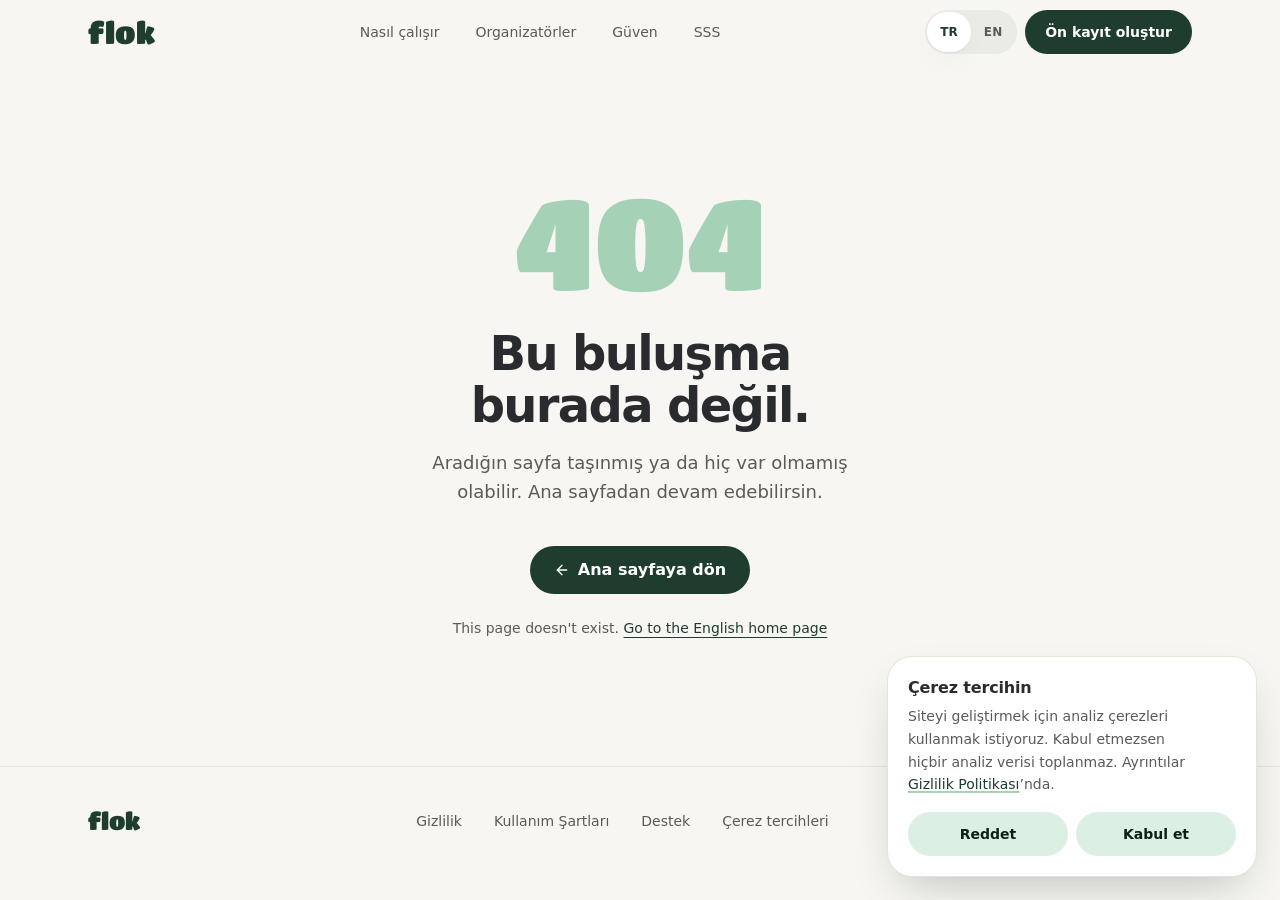
==== commit 4b756088: "Publish PostHog + KVKK cookie consent (Flok #144) Built from Flok launch-ready website/out after mer" ====
--- a/404/index.html
+++ b/404/index.html
@@ -1 +1 @@
-<!DOCTYPE html><!--FR2lsH6h9PDilELdBeQ6C--><html lang="tr" class="__variable_50549f"><head><meta charSet="utf-8"/><meta name="viewport" content="width=device-width, initial-scale=1"/><link rel="preload" href="/_next/static/media/bf5c1c0baed5368c-s.p.ttf" as="font" crossorigin="" type="font/ttf"/><link rel="stylesheet" href="/_next/static/css/a90b7470b43fad19.css" data-precedence="next"/><link rel="preload" as="script" fetchPriority="low" href="/_next/static/chunks/webpack-017c721bbfac2009.js"/><script src="/_next/static/chunks/4bd1b696-c023c6e3521b1417.js" async=""></script><script src="/_next/static/chunks/255-09fb0d129bb12f51.js" async=""></script><script src="/_next/static/chunks/main-app-cf16a5efce6e337d.js" async=""></script><script src="/_next/static/chunks/480-c6c21c1dba2fb16a.js" async=""></script><script src="/_next/static/chunks/app/_not-found/page-41381a8762b3c2ba.js" async=""></script><meta name="robots" content="noindex"/><meta name="next-size-adjust" content=""/><meta name="theme-color" content="#f7f6f2"/><title>Sayfa bulunamadı · Flok</title><meta name="robots" content="noindex"/><link rel="icon" href="/favicon.ico" type="image/x-icon" sizes="16x16"/><link rel="icon" href="/icon.png?3fd3f044d276ce29" type="image/png" sizes="512x512"/><link rel="apple-touch-icon" href="/apple-icon.png?17398823839cbad2" type="image/png" sizes="180x180"/><noscript><style>[style*="opacity:0"]{opacity:1!important;filter:none!important;transform:none!important}</style></noscript><script src="/_next/static/chunks/polyfills-42372ed130431b0a.js" noModule=""></script></head><body><div hidden=""><!--$--><!--/$--></div><header class="sticky top-0 z-50 transition-[background-color,box-shadow,backdrop-filter] duration-300 bg-transparent"><div class="mx-auto flex h-16 max-w-6xl items-center justify-between gap-3 px-6"><a aria-label="Flok ana sayfa" class="font-logo text-3xl leading-none text-forest" href="/">flok</a><nav aria-label="Menü" class="hidden items-center gap-1 lg:flex"><a class="inline-flex min-h-11 items-center rounded-full px-4 text-sm font-medium text-mute transition-colors hover:bg-ink/5 hover:text-ink" href="/#nasil">Nasıl çalışır</a><a class="inline-flex min-h-11 items-center rounded-full px-4 text-sm font-medium text-mute transition-colors hover:bg-ink/5 hover:text-ink" href="/#organizatorler">Organizatörler</a><a class="inline-flex min-h-11 items-center rounded-full px-4 text-sm font-medium text-mute transition-colors hover:bg-ink/5 hover:text-ink" href="/#guven">Güven</a><a class="inline-flex min-h-11 items-center rounded-full px-4 text-sm font-medium text-mute transition-colors hover:bg-ink/5 hover:text-ink" href="/#sss">SSS</a></nav><div class="flex items-center gap-2"><nav aria-label="Dil" class="flex rounded-full bg-ink/5 p-0.5"><span lang="tr" aria-current="true" aria-label="Türkçe" class="grid min-h-10 min-w-11 place-items-center rounded-full px-2.5 font-display text-xs font-bold tracking-wide bg-surface text-forest shadow-soft">TR</span><a lang="en" hrefLang="en" aria-label="English" class="grid min-h-10 min-w-11 place-items-center rounded-full px-2.5 font-display text-xs font-bold tracking-wide text-mute transition-colors hover:text-ink" href="/en/">EN</a></nav><a class="inline-flex min-h-11 items-center rounded-full bg-forest px-4 font-display text-sm font-semibold whitespace-nowrap text-white transition-[background-color,scale] duration-200 hover:bg-forest-deep active:scale-96 sm:px-5" href="/#on-kayit">Ön kayıt oluştur</a></div></div></header><main id="main" class="px-6 pt-20 pb-32 lg:pt-28"><div class="mx-auto flex max-w-xl flex-col items-center text-center"><p aria-hidden="true" class="font-logo text-[clamp(5rem,16vw,8rem)] leading-none text-mint">404</p><h1 class="mt-6 text-[clamp(2rem,4.4vw,3rem)] leading-[1.08] font-extrabold tracking-[-0.035em]">Bu buluşma burada değil.</h1><p class="mt-4 max-w-md text-lg leading-relaxed text-mute">Aradığın sayfa taşınmış ya da hiç var olmamış olabilir. Ana sayfadan devam edebilirsin.</p><a class="group mt-10 inline-flex h-12 items-center gap-2 rounded-full bg-forest px-6 font-display font-semibold text-white transition-colors hover:bg-forest-deep" href="/"><svg xmlns="http://www.w3.org/2000/svg" width="24" height="24" viewBox="0 0 24 24" fill="none" stroke="currentColor" stroke-width="2" stroke-linecap="round" stroke-linejoin="round" class="lucide lucide-arrow-left size-4 transition-transform group-hover:-translate-x-0.5" aria-hidden="true"><path d="m12 19-7-7 7-7"></path><path d="M19 12H5"></path></svg>Ana sayfaya dön</a><p lang="en" class="mt-6 text-sm text-mute">This page doesn&#x27;t exist.<!-- --> <a class="font-medium text-forest underline underline-offset-4" href="/en/">Go to the English home page</a></p></div></main><footer class="border-t border-line"><div class="mx-auto flex max-w-6xl flex-col items-center gap-4 px-6 py-8 sm:flex-row sm:justify-between"><a aria-label="Flok ana sayfa" class="font-logo text-2xl leading-none text-forest" href="/">flok</a><nav aria-label="Yasal" class="flex flex-wrap justify-center gap-2"><a class="inline-flex min-h-11 items-center rounded-full px-3 text-sm text-mute transition-colors hover:text-ink" href="/gizlilik/">Gizlilik</a><a class="inline-flex min-h-11 items-center rounded-full px-3 text-sm text-mute transition-colors hover:text-ink" href="/kullanim-sartlari/">Kullanım Şartları</a><a class="inline-flex min-h-11 items-center rounded-full px-3 text-sm text-mute transition-colors hover:text-ink" href="/destek/">Destek</a></nav><p class="text-sm text-mute">© <!-- -->2026<!-- --> Flok</p></div></footer><!--$--><!--/$--><script src="/_next/static/chunks/webpack-017c721bbfac2009.js" id="_R_" async=""></script><script>(self.__next_f=self.__next_f||[]).push([0])</script><script>self.__next_f.push([1,"1:\"$Sreact.fragment\"\n2:I[9766,[],\"\"]\n3:I[8924,[],\"\"]\n4:I[5755,[\"480\",\"static/chunks/480-c6c21c1dba2fb16a.js\",\"492\",\"static/chunks/app/_not-found/page-41381a8762b3c2ba.js\"],\"StickyHeader\"]\n5:I[2619,[\"480\",\"static/chunks/480-c6c21c1dba2fb16a.js\",\"492\",\"static/chunks/app/_not-found/page-41381a8762b3c2ba.js\"],\"\"]\nd:I[7150,[],\"\"]\n:HL[\"/_next/static/media/bf5c1c0baed5368c-s.p.ttf\",\"font\",{\"crossOrigin\":\"\",\"type\":\"font/ttf\"}]\n:HL[\"/_next/static/css/a90b7470b43fad19.css\",\"style\"]\n"])</script><script>self.__next_f.push([1,"0:{\"P\":null,\"b\":\"FR2lsH6h9PDilELdBeQ6C\",\"p\":\"\",\"c\":[\"\",\"_not-found\",\"\"],\"i\":false,\"f\":[[[\"\",{\"children\":[\"/_not-found\",{\"children\":[\"__PAGE__\",{}]}]}],[\"\",[\"$\",\"$1\",\"c\",{\"children\":[null,[\"$\",\"$L2\",null,{\"parallelRouterKey\":\"children\",\"error\":\"$undefined\",\"errorStyles\":\"$undefined\",\"errorScripts\":\"$undefined\",\"template\":[\"$\",\"$L3\",null,{}],\"templateStyles\":\"$undefined\",\"templateScripts\":\"$undefined\",\"notFound\":\"$undefined\",\"forbidden\":\"$undefined\",\"unauthorized\":\"$undefined\"}]]}],{\"children\":[\"/_not-found\",[\"$\",\"$1\",\"c\",{\"children\":[null,[\"$\",\"$L2\",null,{\"parallelRouterKey\":\"children\",\"error\":\"$undefined\",\"errorStyles\":\"$undefined\",\"errorScripts\":\"$undefined\",\"template\":[\"$\",\"$L3\",null,{}],\"templateStyles\":\"$undefined\",\"templateScripts\":\"$undefined\",\"notFound\":\"$undefined\",\"forbidden\":\"$undefined\",\"unauthorized\":\"$undefined\"}]]}],{\"children\":[\"__PAGE__\",[\"$\",\"$1\",\"c\",{\"children\":[[\"$\",\"html\",null,{\"lang\":\"tr\",\"className\":\"__variable_50549f\",\"children\":[[\"$\",\"head\",null,{\"children\":[\"$\",\"noscript\",null,{\"children\":[\"$\",\"style\",null,{\"children\":\"[style*=\\\"opacity:0\\\"]{opacity:1!important;filter:none!important;transform:none!important}\"}]}]}],[\"$\",\"body\",null,{\"children\":[[\"$\",\"$L4\",null,{\"children\":[\"$\",\"div\",null,{\"className\":\"mx-auto flex h-16 max-w-6xl items-center justify-between gap-3 px-6\",\"children\":[[\"$\",\"$L5\",null,{\"href\":\"/\",\"aria-label\":\"Flok ana sayfa\",\"className\":\"font-logo text-3xl leading-none text-forest\",\"children\":\"flok\"}],[\"$\",\"nav\",null,{\"aria-label\":\"Menü\",\"className\":\"hidden items-center gap-1 lg:flex\",\"children\":[[\"$\",\"$L5\",\"nasil\",{\"href\":\"/#nasil\",\"className\":\"inline-flex min-h-11 items-center rounded-full px-4 text-sm font-medium text-mute transition-colors hover:bg-ink/5 hover:text-ink\",\"children\":\"Nasıl çalışır\"}],[\"$\",\"$L5\",\"organizatorler\",{\"href\":\"/#organizatorler\",\"className\":\"inline-flex min-h-11 items-center rounded-full px-4 text-sm font-medium text-mute transition-colors hover:bg-ink/5 hover:text-ink\",\"children\":\"Organizatörler\"}],[\"$\",\"$L5\",\"guven\",{\"href\":\"/#guven\",\"className\":\"inline-flex min-h-11 items-center rounded-full px-4 text-sm font-medium text-mute transition-colors hover:bg-ink/5 hover:text-ink\",\"children\":\"Güven\"}],[\"$\",\"$L5\",\"sss\",{\"href\":\"/#sss\",\"className\":\"inline-flex min-h-11 items-center rounded-full px-4 text-sm font-medium text-mute transition-colors hover:bg-ink/5 hover:text-ink\",\"children\":\"SSS\"}]]}],[\"$\",\"div\",null,{\"className\":\"flex items-center gap-2\",\"children\":[[\"$\",\"nav\",null,{\"aria-label\":\"Dil\",\"className\":\"flex rounded-full bg-ink/5 p-0.5\",\"children\":[[\"$\",\"span\",\"tr\",{\"lang\":\"tr\",\"aria-current\":\"true\",\"aria-label\":\"Türkçe\",\"className\":\"grid min-h-10 min-w-11 place-items-center rounded-full px-2.5 font-display text-xs font-bold tracking-wide bg-surface text-forest shadow-soft\",\"children\":\"TR\"}],[\"$\",\"$L5\",\"en\",{\"href\":\"/en/\",\"lang\":\"en\",\"hrefLang\":\"en\",\"aria-label\":\"English\",\"className\":\"grid min-h-10 min-w-11 place-items-center rounded-full px-2.5 font-display text-xs font-bold tracking-wide text-mute transition-colors hover:text-ink\",\"children\":\"EN\"}]]}],[\"$\",\"$L5\",null,{\"href\":\"/#on-kayit\",\"className\":\"inline-flex min-h-11 items-center rounded-full bg-forest px-4 font-display text-sm font-semibold whitespace-nowrap text-white transition-[background-color,scale] duration-200 hover:bg-forest-deep active:scale-96 sm:px-5\",\"children\":\"Ön kayıt oluştur\"}]]}]]}]}],[\"$\",\"main\",null,{\"id\":\"main\",\"className\":\"px-6 pt-20 pb-32 lg:pt-28\",\"children\":[\"$\",\"div\",null,{\"className\":\"mx-auto flex max-w-xl flex-col items-center text-center\",\"children\":[[\"$\",\"p\",null,{\"aria-hidden\":\"true\",\"className\":\"font-logo text-[clamp(5rem,16vw,8rem)] leading-none text-mint\",\"children\":\"404\"}],[\"$\",\"h1\",null,{\"className\":\"mt-6 text-[clamp(2rem,4.4vw,3rem)] leading-[1.08] font-extrabold tracking-[-0.035em]\",\"children\":\"Bu buluşma burada değil.\"}],[\"$\",\"p\",null,{\"className\":\"mt-4 max-w-md text-lg leading-relaxed text-mute\",\"children\":\"Aradığın sayfa taşınmış ya da hiç var olmamış olabilir. Ana sayfadan devam edebilirsin.\"}],[\"$\",\"$L5\",null,{\"href\":\"/\",\"className\":\"group mt-10 inline-flex h-12 items-center gap-2 rounded-full bg-forest px-6 font-display font-semibold text-white transition-colors hover:bg-forest-deep\",\"children\":[[\"$\",\"svg\",null,{\"ref\":\"$undefined\",\"xmlns\":\"http://www.w3.org/2000/svg\",\"width\":24,\"height\":24,\"viewBox\":\"0 0 24 24\",\"fill\":\"none\",\"stroke\":\"currentColor\",\"strokeWidth\":2,\"strokeLinecap\":\"round\",\"strokeLinejoin\":\"round\",\"className\":\"lucide lucide-arrow-left size-4 transition-transform group-hover:-translate-x-0.5\",\"aria-hidden\":\"true\",\"children\":[\"$L6\",\"$L7\",\"$undefined\"]}],\"Ana sayfaya dön\"]}],\"$L8\"]}]}],\"$L9\"]}]]}],[\"$La\"],\"$Lb\"]}],{},null,false]},null,false]},null,false],\"$Lc\",false]],\"m\":\"$undefined\",\"G\":[\"$d\",[]],\"s\":false,\"S\":true}\n"])</script><script>self.__next_f.push([1,"e:I[4431,[],\"OutletBoundary\"]\n10:I[5278,[],\"AsyncMetadataOutlet\"]\n12:I[4431,[],\"ViewportBoundary\"]\n14:I[4431,[],\"MetadataBoundary\"]\n15:\"$Sreact.suspense\"\n6:[\"$\",\"path\",\"1l729n\",{\"d\":\"m12 19-7-7 7-7\"}]\n7:[\"$\",\"path\",\"x3x0zl\",{\"d\":\"M19 12H5\"}]\n8:[\"$\",\"p\",null,{\"lang\":\"en\",\"className\":\"mt-6 text-sm text-mute\",\"children\":[\"This page doesn't exist.\",\" \",[\"$\",\"$L5\",null,{\"href\":\"/en/\",\"className\":\"font-medium text-forest underline underline-offset-4\",\"children\":\"Go to the English home page\"}]]}]\n"])</script><script>self.__next_f.push([1,"9:[\"$\",\"footer\",null,{\"className\":\"border-t border-line\",\"children\":[\"$\",\"div\",null,{\"className\":\"mx-auto flex max-w-6xl flex-col items-center gap-4 px-6 py-8 sm:flex-row sm:justify-between\",\"children\":[[\"$\",\"$L5\",null,{\"href\":\"/\",\"aria-label\":\"Flok ana sayfa\",\"className\":\"font-logo text-2xl leading-none text-forest\",\"children\":\"flok\"}],[\"$\",\"nav\",null,{\"aria-label\":\"Yasal\",\"className\":\"flex flex-wrap justify-center gap-2\",\"children\":[[\"$\",\"$L5\",\"/gizlilik/\",{\"href\":\"/gizlilik/\",\"className\":\"inline-flex min-h-11 items-center rounded-full px-3 text-sm text-mute transition-colors hover:text-ink\",\"children\":\"Gizlilik\"}],[\"$\",\"$L5\",\"/kullanim-sartlari/\",{\"href\":\"/kullanim-sartlari/\",\"className\":\"inline-flex min-h-11 items-center rounded-full px-3 text-sm text-mute transition-colors hover:text-ink\",\"children\":\"Kullanım Şartları\"}],[\"$\",\"$L5\",\"/destek/\",{\"href\":\"/destek/\",\"className\":\"inline-flex min-h-11 items-center rounded-full px-3 text-sm text-mute transition-colors hover:text-ink\",\"children\":\"Destek\"}]]}],[\"$\",\"p\",null,{\"className\":\"text-sm text-mute\",\"children\":[\"© \",2026,\" Flok\"]}]]}]}]\n"])</script><script>self.__next_f.push([1,"a:[\"$\",\"link\",\"0\",{\"rel\":\"stylesheet\",\"href\":\"/_next/static/css/a90b7470b43fad19.css\",\"precedence\":\"next\",\"crossOrigin\":\"$undefined\",\"nonce\":\"$undefined\"}]\nb:[\"$\",\"$Le\",null,{\"children\":[\"$Lf\",[\"$\",\"$L10\",null,{\"promise\":\"$@11\"}]]}]\nc:[\"$\",\"$1\",\"h\",{\"children\":[[\"$\",\"meta\",null,{\"name\":\"robots\",\"content\":\"noindex\"}],[[\"$\",\"$L12\",null,{\"children\":\"$L13\"}],[\"$\",\"meta\",null,{\"name\":\"next-size-adjust\",\"content\":\"\"}]],[\"$\",\"$L14\",null,{\"children\":[\"$\",\"div\",null,{\"hidden\":true,\"children\":[\"$\",\"$15\",null,{\"fallback\":null,\"children\":\"$L16\"}]}]}]]}]\n"])</script><script>self.__next_f.push([1,"13:[[\"$\",\"meta\",\"0\",{\"charSet\":\"utf-8\"}],[\"$\",\"meta\",\"1\",{\"name\":\"viewport\",\"content\":\"width=device-width, initial-scale=1\"}],[\"$\",\"meta\",\"2\",{\"name\":\"theme-color\",\"content\":\"#f7f6f2\"}]]\nf:null\n"])</script><script>self.__next_f.push([1,"17:I[622,[],\"IconMark\"]\n11:{\"metadata\":[[\"$\",\"title\",\"0\",{\"children\":\"Sayfa bulunamadı · Flok\"}],[\"$\",\"meta\",\"1\",{\"name\":\"robots\",\"content\":\"noindex\"}],[\"$\",\"link\",\"2\",{\"rel\":\"icon\",\"href\":\"/favicon.ico\",\"type\":\"image/x-icon\",\"sizes\":\"16x16\"}],[\"$\",\"link\",\"3\",{\"rel\":\"icon\",\"href\":\"/icon.png?3fd3f044d276ce29\",\"type\":\"image/png\",\"sizes\":\"512x512\"}],[\"$\",\"link\",\"4\",{\"rel\":\"apple-touch-icon\",\"href\":\"/apple-icon.png?17398823839cbad2\",\"type\":\"image/png\",\"sizes\":\"180x180\"}],[\"$\",\"$L17\",\"5\",{}]],\"error\":null,\"digest\":\"$undefined\"}\n"])</script><script>self.__next_f.push([1,"16:\"$11:metadata\"\n"])</script></body></html>+<!DOCTYPE html><!--a_b6CZKye1qpCJjWEGqJ0--><html lang="tr" class="__variable_50549f"><head><meta charSet="utf-8"/><meta name="viewport" content="width=device-width, initial-scale=1"/><link rel="preload" href="/_next/static/media/bf5c1c0baed5368c-s.p.ttf" as="font" crossorigin="" type="font/ttf"/><link rel="stylesheet" href="/_next/static/css/ca1b5512cf906cb8.css" data-precedence="next"/><link rel="preload" as="script" fetchPriority="low" href="/_next/static/chunks/webpack-2978e4bf24f45c64.js"/><script src="/_next/static/chunks/4bd1b696-c023c6e3521b1417.js" async=""></script><script src="/_next/static/chunks/255-09fb0d129bb12f51.js" async=""></script><script src="/_next/static/chunks/main-app-cf16a5efce6e337d.js" async=""></script><script src="/_next/static/chunks/367-c026583a213e7297.js" async=""></script><script src="/_next/static/chunks/14-3f31246df80dedd1.js" async=""></script><script src="/_next/static/chunks/335-5487a4f51c328cde.js" async=""></script><script src="/_next/static/chunks/359-d1b69a8d8ff2470e.js" async=""></script><script src="/_next/static/chunks/app/_not-found/page-3d57dfd6cb98fae6.js" async=""></script><meta name="robots" content="noindex"/><meta name="next-size-adjust" content=""/><meta name="theme-color" content="#f7f6f2"/><title>Sayfa bulunamadı · Flok</title><meta name="robots" content="noindex"/><link rel="icon" href="/favicon.ico" type="image/x-icon" sizes="16x16"/><link rel="icon" href="/icon.png?3fd3f044d276ce29" type="image/png" sizes="512x512"/><link rel="apple-touch-icon" href="/apple-icon.png?17398823839cbad2" type="image/png" sizes="180x180"/><noscript><style>[style*="opacity:0"]{opacity:1!important;filter:none!important;transform:none!important}</style></noscript><script src="/_next/static/chunks/polyfills-42372ed130431b0a.js" noModule=""></script></head><body><div hidden=""><!--$--><!--/$--></div><header class="sticky top-0 z-50 transition-[background-color,box-shadow,backdrop-filter] duration-300 bg-transparent"><div class="mx-auto flex h-16 max-w-6xl items-center justify-between gap-3 px-6"><a aria-label="Flok ana sayfa" class="font-logo text-3xl leading-none text-forest" href="/">flok</a><nav aria-label="Menü" class="hidden items-center gap-1 lg:flex"><a data-ph-event="cta_clicked" data-ph-props="{&quot;button&quot;:&quot;header_nav&quot;,&quot;section&quot;:&quot;header&quot;,&quot;target&quot;:&quot;how_it_works&quot;}" class="inline-flex min-h-11 items-center rounded-full px-4 text-sm font-medium text-mute transition-colors hover:bg-ink/5 hover:text-ink" href="/#nasil">Nasıl çalışır</a><a data-ph-event="cta_clicked" data-ph-props="{&quot;button&quot;:&quot;header_nav&quot;,&quot;section&quot;:&quot;header&quot;,&quot;target&quot;:&quot;organizers&quot;}" class="inline-flex min-h-11 items-center rounded-full px-4 text-sm font-medium text-mute transition-colors hover:bg-ink/5 hover:text-ink" href="/#organizatorler">Organizatörler</a><a data-ph-event="cta_clicked" data-ph-props="{&quot;button&quot;:&quot;header_nav&quot;,&quot;section&quot;:&quot;header&quot;,&quot;target&quot;:&quot;trust&quot;}" class="inline-flex min-h-11 items-center rounded-full px-4 text-sm font-medium text-mute transition-colors hover:bg-ink/5 hover:text-ink" href="/#guven">Güven</a><a data-ph-event="cta_clicked" data-ph-props="{&quot;button&quot;:&quot;header_nav&quot;,&quot;section&quot;:&quot;header&quot;,&quot;target&quot;:&quot;faq&quot;}" class="inline-flex min-h-11 items-center rounded-full px-4 text-sm font-medium text-mute transition-colors hover:bg-ink/5 hover:text-ink" href="/#sss">SSS</a></nav><div class="flex items-center gap-2"><nav aria-label="Dil" class="flex rounded-full bg-ink/5 p-0.5"><span lang="tr" aria-current="true" aria-label="Türkçe" class="grid min-h-10 min-w-11 place-items-center rounded-full px-2.5 font-display text-xs font-bold tracking-wide bg-surface text-forest shadow-soft">TR</span><a lang="en" hrefLang="en" data-ph-event="language_switched" data-ph-props="{&quot;from&quot;:&quot;tr&quot;,&quot;to&quot;:&quot;en&quot;}" aria-label="English" class="grid min-h-10 min-w-11 place-items-center rounded-full px-2.5 font-display text-xs font-bold tracking-wide text-mute transition-colors hover:text-ink" href="/en/">EN</a></nav><a data-ph-event="cta_clicked" data-ph-props="{&quot;button&quot;:&quot;header_waitlist&quot;,&quot;section&quot;:&quot;header&quot;,&quot;target&quot;:&quot;pre_register&quot;}" class="inline-flex min-h-11 items-center rounded-full bg-forest px-4 font-display text-sm font-semibold whitespace-nowrap text-white transition-[background-color,scale] duration-200 hover:bg-forest-deep active:scale-96 sm:px-5" href="/#on-kayit">Ön kayıt oluştur</a></div></div></header><main id="main" class="px-6 pt-20 pb-32 lg:pt-28"><div class="mx-auto flex max-w-xl flex-col items-center text-center"><p aria-hidden="true" class="font-logo text-[clamp(5rem,16vw,8rem)] leading-none text-mint">404</p><h1 class="mt-6 text-[clamp(2rem,4.4vw,3rem)] leading-[1.08] font-extrabold tracking-[-0.035em]">Bu buluşma burada değil.</h1><p class="mt-4 max-w-md text-lg leading-relaxed text-mute">Aradığın sayfa taşınmış ya da hiç var olmamış olabilir. Ana sayfadan devam edebilirsin.</p><a data-ph-event="cta_clicked" data-ph-props="{&quot;button&quot;:&quot;not_found_home&quot;,&quot;section&quot;:&quot;not_found&quot;}" class="group mt-10 inline-flex h-12 items-center gap-2 rounded-full bg-forest px-6 font-display font-semibold text-white transition-colors hover:bg-forest-deep" href="/"><svg xmlns="http://www.w3.org/2000/svg" width="24" height="24" viewBox="0 0 24 24" fill="none" stroke="currentColor" stroke-width="2" stroke-linecap="round" stroke-linejoin="round" class="lucide lucide-arrow-left size-4 transition-transform group-hover:-translate-x-0.5" aria-hidden="true"><path d="m12 19-7-7 7-7"></path><path d="M19 12H5"></path></svg>Ana sayfaya dön</a><p lang="en" class="mt-6 text-sm text-mute">This page doesn&#x27;t exist.<!-- --> <a class="font-medium text-forest underline underline-offset-4" href="/en/">Go to the English home page</a></p></div></main><footer class="border-t border-line"><div class="mx-auto flex max-w-6xl flex-col items-center gap-4 px-6 py-8 sm:flex-row sm:justify-between"><a aria-label="Flok ana sayfa" class="font-logo text-2xl leading-none text-forest" href="/">flok</a><nav aria-label="Yasal" class="flex flex-wrap justify-center gap-2"><a class="inline-flex min-h-11 items-center rounded-full px-3 text-sm text-mute transition-colors hover:text-ink" href="/gizlilik/">Gizlilik</a><a class="inline-flex min-h-11 items-center rounded-full px-3 text-sm text-mute transition-colors hover:text-ink" href="/kullanim-sartlari/">Kullanım Şartları</a><a class="inline-flex min-h-11 items-center rounded-full px-3 text-sm text-mute transition-colors hover:text-ink" href="/destek/">Destek</a><button type="button" class="inline-flex min-h-11 items-center rounded-full px-3 text-sm text-mute transition-colors hover:text-ink cursor-pointer">Çerez tercihleri</button></nav><p class="text-sm text-mute">© <!-- -->2026<!-- --> Flok</p></div></footer><!--$--><!--/$--><script src="/_next/static/chunks/webpack-2978e4bf24f45c64.js" id="_R_" async=""></script><script>(self.__next_f=self.__next_f||[]).push([0])</script><script>self.__next_f.push([1,"1:\"$Sreact.fragment\"\n2:I[9766,[],\"\"]\n3:I[8924,[],\"\"]\n4:I[7907,[\"367\",\"static/chunks/367-c026583a213e7297.js\",\"14\",\"static/chunks/14-3f31246df80dedd1.js\",\"335\",\"static/chunks/335-5487a4f51c328cde.js\",\"359\",\"static/chunks/359-d1b69a8d8ff2470e.js\",\"492\",\"static/chunks/app/_not-found/page-3d57dfd6cb98fae6.js\"],\"Analytics\"]\n5:I[5755,[\"367\",\"static/chunks/367-c026583a213e7297.js\",\"14\",\"static/chunks/14-3f31246df80dedd1.js\",\"335\",\"static/chunks/335-5487a4f51c328cde.js\",\"359\",\"static/chunks/359-d1b69a8d8ff2470e.js\",\"492\",\"static/chunks/app/_not-found/page-3d57dfd6cb98fae6.js\"],\"StickyHeader\"]\n6:I[2619,[\"367\",\"static/chunks/367-c026583a213e7297.js\",\"14\",\"static/chunks/14-3f31246df80dedd1.js\",\"335\",\"static/chunks/335-5487a4f51c328cde.js\",\"359\",\"static/chunks/359-d1b69a8d8ff2470e.js\",\"492\",\"static/chunks/app/_not-found/page-3d57dfd6cb98fae6.js\"],\"\"]\nc:I[7150,[],\"\"]\n:HL[\"/_next/static/media/bf5c1c0baed5368c-s.p.ttf\",\"font\",{\"crossOrigin\":\"\",\"type\":\"font/ttf\"}]\n:HL[\"/_next/static/css/ca1b5512cf906cb8.css\",\"style\"]\n"])</script><script>self.__next_f.push([1,"0:{\"P\":null,\"b\":\"a-b6CZKye1qpCJjWEGqJ0\",\"p\":\"\",\"c\":[\"\",\"_not-found\",\"\"],\"i\":false,\"f\":[[[\"\",{\"children\":[\"/_not-found\",{\"children\":[\"__PAGE__\",{}]}]}],[\"\",[\"$\",\"$1\",\"c\",{\"children\":[null,[\"$\",\"$L2\",null,{\"parallelRouterKey\":\"children\",\"error\":\"$undefined\",\"errorStyles\":\"$undefined\",\"errorScripts\":\"$undefined\",\"template\":[\"$\",\"$L3\",null,{}],\"templateStyles\":\"$undefined\",\"templateScripts\":\"$undefined\",\"notFound\":\"$undefined\",\"forbidden\":\"$undefined\",\"unauthorized\":\"$undefined\"}]]}],{\"children\":[\"/_not-found\",[\"$\",\"$1\",\"c\",{\"children\":[null,[\"$\",\"$L2\",null,{\"parallelRouterKey\":\"children\",\"error\":\"$undefined\",\"errorStyles\":\"$undefined\",\"errorScripts\":\"$undefined\",\"template\":[\"$\",\"$L3\",null,{}],\"templateStyles\":\"$undefined\",\"templateScripts\":\"$undefined\",\"notFound\":\"$undefined\",\"forbidden\":\"$undefined\",\"unauthorized\":\"$undefined\"}]]}],{\"children\":[\"__PAGE__\",[\"$\",\"$1\",\"c\",{\"children\":[[\"$\",\"html\",null,{\"lang\":\"tr\",\"className\":\"__variable_50549f\",\"children\":[[\"$\",\"head\",null,{\"children\":[\"$\",\"noscript\",null,{\"children\":[\"$\",\"style\",null,{\"children\":\"[style*=\\\"opacity:0\\\"]{opacity:1!important;filter:none!important;transform:none!important}\"}]}]}],[\"$\",\"body\",null,{\"children\":[[\"$\",\"$L4\",null,{\"locale\":\"tr\",\"copy\":{\"title\":\"Çerez tercihin\",\"bodyBefore\":\"Siteyi geliştirmek için analiz çerezleri kullanmak istiyoruz. Kabul etmezsen hiçbir analiz verisi toplanmaz. Ayrıntılar \",\"link\":\"Gizlilik Politikası\",\"bodyAfter\":\"’nda.\",\"accept\":\"Kabul et\",\"decline\":\"Reddet\"},\"privacyHref\":\"/gizlilik/\",\"sections\":{\"top\":\"hero\",\"nasil\":\"how_it_works\",\"organizatorler\":\"organizers\",\"guven\":\"trust\",\"kategoriler\":\"categories\",\"etkinlik-gunu\":\"event_day\",\"anilar\":\"memories\",\"sss\":\"faq\",\"on-kayit\":\"pre_register\"}}],[[\"$\",\"$L5\",null,{\"children\":[\"$\",\"div\",null,{\"className\":\"mx-auto flex h-16 max-w-6xl items-center justify-between gap-3 px-6\",\"children\":[[\"$\",\"$L6\",null,{\"href\":\"/\",\"aria-label\":\"Flok ana sayfa\",\"className\":\"font-logo text-3xl leading-none text-forest\",\"children\":\"flok\"}],[\"$\",\"nav\",null,{\"aria-label\":\"Menü\",\"className\":\"hidden items-center gap-1 lg:flex\",\"children\":[[\"$\",\"$L6\",\"nasil\",{\"href\":\"/#nasil\",\"data-ph-event\":\"cta_clicked\",\"data-ph-props\":\"{\\\"button\\\":\\\"header_nav\\\",\\\"section\\\":\\\"header\\\",\\\"target\\\":\\\"how_it_works\\\"}\",\"className\":\"inline-flex min-h-11 items-center rounded-full px-4 text-sm font-medium text-mute transition-colors hover:bg-ink/5 hover:text-ink\",\"children\":\"Nasıl çalışır\"}],[\"$\",\"$L6\",\"organizatorler\",{\"href\":\"/#organizatorler\",\"data-ph-event\":\"cta_clicked\",\"data-ph-props\":\"{\\\"button\\\":\\\"header_nav\\\",\\\"section\\\":\\\"header\\\",\\\"target\\\":\\\"organizers\\\"}\",\"className\":\"inline-flex min-h-11 items-center rounded-full px-4 text-sm font-medium text-mute transition-colors hover:bg-ink/5 hover:text-ink\",\"children\":\"Organizatörler\"}],[\"$\",\"$L6\",\"guven\",{\"href\":\"/#guven\",\"data-ph-event\":\"cta_clicked\",\"data-ph-props\":\"{\\\"button\\\":\\\"header_nav\\\",\\\"section\\\":\\\"header\\\",\\\"target\\\":\\\"trust\\\"}\",\"className\":\"inline-flex min-h-11 items-center rounded-full px-4 text-sm font-medium text-mute transition-colors hover:bg-ink/5 hover:text-ink\",\"children\":\"Güven\"}],[\"$\",\"$L6\",\"sss\",{\"href\":\"/#sss\",\"data-ph-event\":\"cta_clicked\",\"data-ph-props\":\"{\\\"button\\\":\\\"header_nav\\\",\\\"section\\\":\\\"header\\\",\\\"target\\\":\\\"faq\\\"}\",\"className\":\"inline-flex min-h-11 items-center rounded-full px-4 text-sm font-medium text-mute transition-colors hover:bg-ink/5 hover:text-ink\",\"children\":\"SSS\"}]]}],[\"$\",\"div\",null,{\"className\":\"flex items-center gap-2\",\"children\":[[\"$\",\"nav\",null,{\"aria-label\":\"Dil\",\"className\":\"flex rounded-full bg-ink/5 p-0.5\",\"children\":[[\"$\",\"span\",\"tr\",{\"lang\":\"tr\",\"aria-current\":\"true\",\"aria-label\":\"Türkçe\",\"className\":\"grid min-h-10 min-w-11 place-items-center rounded-full px-2.5 font-display text-xs font-bold tracking-wide bg-surface text-forest shadow-soft\",\"children\":\"TR\"}],[\"$\",\"$L6\",\"en\",{\"href\":\"/en/\",\"lang\":\"en\",\"hrefLang\":\"en\",\"data-ph-event\":\"language_switched\",\"data-ph-props\":\"{\\\"from\\\":\\\"tr\\\",\\\"to\\\":\\\"en\\\"}\",\"aria-label\":\"English\",\"className\":\"grid min-h-10 min-w-11 place-items-center rounded-full px-2.5 font-display text-xs font-bold tracking-wide text-mute transition-colors hover:text-ink\",\"children\":\"EN\"}]]}],[\"$\",\"$L6\",null,{\"href\":\"/#on-kayit\",\"data-ph-event\":\"cta_clicked\",\"data-ph-props\":\"{\\\"button\\\":\\\"header_waitlist\\\",\\\"section\\\":\\\"header\\\",\\\"target\\\":\\\"pre_register\\\"}\",\"className\":\"inline-flex min-h-11 items-center rounded-full bg-forest px-4 font-display text-sm font-semibold whitespace-nowrap text-white transition-[background-color,scale] duration-200 hover:bg-forest-deep active:scale-96 sm:px-5\",\"children\":\"Ön kayıt oluştur\"}]]}]]}]}],\"$L7\",\"$L8\"]]}]]}],[\"$L9\"],\"$La\"]}],{},null,false]},null,false]},null,false],\"$Lb\",false]],\"m\":\"$undefined\",\"G\":[\"$c\",[]],\"s\":false,\"S\":true}\n"])</script><script>self.__next_f.push([1,"d:I[5954,[\"367\",\"static/chunks/367-c026583a213e7297.js\",\"14\",\"static/chunks/14-3f31246df80dedd1.js\",\"335\",\"static/chunks/335-5487a4f51c328cde.js\",\"359\",\"static/chunks/359-d1b69a8d8ff2470e.js\",\"492\",\"static/chunks/app/_not-found/page-3d57dfd6cb98fae6.js\"],\"ConsentPreferencesButton\"]\ne:I[4431,[],\"OutletBoundary\"]\n10:I[5278,[],\"AsyncMetadataOutlet\"]\n12:I[4431,[],\"ViewportBoundary\"]\n14:I[4431,[],\"MetadataBoundary\"]\n15:\"$Sreact.suspense\"\n"])</script><script>self.__next_f.push([1,"7:[\"$\",\"main\",null,{\"id\":\"main\",\"className\":\"px-6 pt-20 pb-32 lg:pt-28\",\"children\":[\"$\",\"div\",null,{\"className\":\"mx-auto flex max-w-xl flex-col items-center text-center\",\"children\":[[\"$\",\"p\",null,{\"aria-hidden\":\"true\",\"className\":\"font-logo text-[clamp(5rem,16vw,8rem)] leading-none text-mint\",\"children\":\"404\"}],[\"$\",\"h1\",null,{\"className\":\"mt-6 text-[clamp(2rem,4.4vw,3rem)] leading-[1.08] font-extrabold tracking-[-0.035em]\",\"children\":\"Bu buluşma burada değil.\"}],[\"$\",\"p\",null,{\"className\":\"mt-4 max-w-md text-lg leading-relaxed text-mute\",\"children\":\"Aradığın sayfa taşınmış ya da hiç var olmamış olabilir. Ana sayfadan devam edebilirsin.\"}],[\"$\",\"$L6\",null,{\"href\":\"/\",\"data-ph-event\":\"cta_clicked\",\"data-ph-props\":\"{\\\"button\\\":\\\"not_found_home\\\",\\\"section\\\":\\\"not_found\\\"}\",\"className\":\"group mt-10 inline-flex h-12 items-center gap-2 rounded-full bg-forest px-6 font-display font-semibold text-white transition-colors hover:bg-forest-deep\",\"children\":[[\"$\",\"svg\",null,{\"ref\":\"$undefined\",\"xmlns\":\"http://www.w3.org/2000/svg\",\"width\":24,\"height\":24,\"viewBox\":\"0 0 24 24\",\"fill\":\"none\",\"stroke\":\"currentColor\",\"strokeWidth\":2,\"strokeLinecap\":\"round\",\"strokeLinejoin\":\"round\",\"className\":\"lucide lucide-arrow-left size-4 transition-transform group-hover:-translate-x-0.5\",\"aria-hidden\":\"true\",\"children\":[[\"$\",\"path\",\"1l729n\",{\"d\":\"m12 19-7-7 7-7\"}],[\"$\",\"path\",\"x3x0zl\",{\"d\":\"M19 12H5\"}],\"$undefined\"]}],\"Ana sayfaya dön\"]}],[\"$\",\"p\",null,{\"lang\":\"en\",\"className\":\"mt-6 text-sm text-mute\",\"children\":[\"This page doesn't exist.\",\" \",[\"$\",\"$L6\",null,{\"href\":\"/en/\",\"className\":\"font-medium text-forest underline underline-offset-4\",\"children\":\"Go to the English home page\"}]]}]]}]}]\n"])</script><script>self.__next_f.push([1,"8:[\"$\",\"footer\",null,{\"className\":\"border-t border-line\",\"children\":[\"$\",\"div\",null,{\"className\":\"mx-auto flex max-w-6xl flex-col items-center gap-4 px-6 py-8 sm:flex-row sm:justify-between\",\"children\":[[\"$\",\"$L6\",null,{\"href\":\"/\",\"aria-label\":\"Flok ana sayfa\",\"className\":\"font-logo text-2xl leading-none text-forest\",\"children\":\"flok\"}],[\"$\",\"nav\",null,{\"aria-label\":\"Yasal\",\"className\":\"flex flex-wrap justify-center gap-2\",\"children\":[[[\"$\",\"$L6\",\"/gizlilik/\",{\"href\":\"/gizlilik/\",\"className\":\"inline-flex min-h-11 items-center rounded-full px-3 text-sm text-mute transition-colors hover:text-ink\",\"children\":\"Gizlilik\"}],[\"$\",\"$L6\",\"/kullanim-sartlari/\",{\"href\":\"/kullanim-sartlari/\",\"className\":\"inline-flex min-h-11 items-center rounded-full px-3 text-sm text-mute transition-colors hover:text-ink\",\"children\":\"Kullanım Şartları\"}],[\"$\",\"$L6\",\"/destek/\",{\"href\":\"/destek/\",\"className\":\"inline-flex min-h-11 items-center rounded-full px-3 text-sm text-mute transition-colors hover:text-ink\",\"children\":\"Destek\"}]],[\"$\",\"$Ld\",null,{\"label\":\"Çerez tercihleri\",\"className\":\"inline-flex min-h-11 items-center rounded-full px-3 text-sm text-mute transition-colors hover:text-ink cursor-pointer\"}]]}],[\"$\",\"p\",null,{\"className\":\"text-sm text-mute\",\"children\":[\"© \",2026,\" Flok\"]}]]}]}]\n"])</script><script>self.__next_f.push([1,"9:[\"$\",\"link\",\"0\",{\"rel\":\"stylesheet\",\"href\":\"/_next/static/css/ca1b5512cf906cb8.css\",\"precedence\":\"next\",\"crossOrigin\":\"$undefined\",\"nonce\":\"$undefined\"}]\na:[\"$\",\"$Le\",null,{\"children\":[\"$Lf\",[\"$\",\"$L10\",null,{\"promise\":\"$@11\"}]]}]\nb:[\"$\",\"$1\",\"h\",{\"children\":[[\"$\",\"meta\",null,{\"name\":\"robots\",\"content\":\"noindex\"}],[[\"$\",\"$L12\",null,{\"children\":\"$L13\"}],[\"$\",\"meta\",null,{\"name\":\"next-size-adjust\",\"content\":\"\"}]],[\"$\",\"$L14\",null,{\"children\":[\"$\",\"div\",null,{\"hidden\":true,\"children\":[\"$\",\"$15\",null,{\"fallback\":null,\"children\":\"$L16\"}]}]}]]}]\n"])</script><script>self.__next_f.push([1,"13:[[\"$\",\"meta\",\"0\",{\"charSet\":\"utf-8\"}],[\"$\",\"meta\",\"1\",{\"name\":\"viewport\",\"content\":\"width=device-width, initial-scale=1\"}],[\"$\",\"meta\",\"2\",{\"name\":\"theme-color\",\"content\":\"#f7f6f2\"}]]\nf:null\n"])</script><script>self.__next_f.push([1,"17:I[622,[],\"IconMark\"]\n11:{\"metadata\":[[\"$\",\"title\",\"0\",{\"children\":\"Sayfa bulunamadı · Flok\"}],[\"$\",\"meta\",\"1\",{\"name\":\"robots\",\"content\":\"noindex\"}],[\"$\",\"link\",\"2\",{\"rel\":\"icon\",\"href\":\"/favicon.ico\",\"type\":\"image/x-icon\",\"sizes\":\"16x16\"}],[\"$\",\"link\",\"3\",{\"rel\":\"icon\",\"href\":\"/icon.png?3fd3f044d276ce29\",\"type\":\"image/png\",\"sizes\":\"512x512\"}],[\"$\",\"link\",\"4\",{\"rel\":\"apple-touch-icon\",\"href\":\"/apple-icon.png?17398823839cbad2\",\"type\":\"image/png\",\"sizes\":\"180x180\"}],[\"$\",\"$L17\",\"5\",{}]],\"error\":null,\"digest\":\"$undefined\"}\n"])</script><script>self.__next_f.push([1,"16:\"$11:metadata\"\n"])</script></body></html>
--- a/_next/static/css/ca1b5512cf906cb8.css
+++ b/_next/static/css/ca1b5512cf906cb8.css
@@ -0,0 +1 @@
+/*! tailwindcss v4.3.3 | MIT License | https://tailwindcss.com */@layer properties{@supports (((-webkit-hyphens:none)) and (not (margin-trim:inline))) or ((-moz-orient:inline) and (not (color:rgb(from red r g b)))){*,::backdrop,:after,:before{--tw-translate-x:0;--tw-translate-y:0;--tw-translate-z:0;--tw-scroll-snap-strictness:proximity;--tw-space-y-reverse:0;--tw-divide-y-reverse:0;--tw-border-style:solid;--tw-leading:initial;--tw-font-weight:initial;--tw-tracking:initial;--tw-shadow:0 0 #0000;--tw-shadow-color:initial;--tw-shadow-alpha:100%;--tw-inset-shadow:0 0 #0000;--tw-inset-shadow-color:initial;--tw-inset-shadow-alpha:100%;--tw-ring-color:initial;--tw-ring-shadow:0 0 #0000;--tw-inset-ring-color:initial;--tw-inset-ring-shadow:0 0 #0000;--tw-ring-inset:initial;--tw-ring-offset-width:0px;--tw-ring-offset-color:#fff;--tw-ring-offset-shadow:0 0 #0000;--tw-blur:initial;--tw-brightness:initial;--tw-contrast:initial;--tw-grayscale:initial;--tw-hue-rotate:initial;--tw-invert:initial;--tw-opacity:initial;--tw-saturate:initial;--tw-sepia:initial;--tw-drop-shadow:initial;--tw-drop-shadow-color:initial;--tw-drop-shadow-alpha:100%;--tw-drop-shadow-size:initial;--tw-backdrop-blur:initial;--tw-backdrop-brightness:initial;--tw-backdrop-contrast:initial;--tw-backdrop-grayscale:initial;--tw-backdrop-hue-rotate:initial;--tw-backdrop-invert:initial;--tw-backdrop-opacity:initial;--tw-backdrop-saturate:initial;--tw-backdrop-sepia:initial;--tw-duration:initial;--tw-ease:initial;--tw-scale-x:1;--tw-scale-y:1;--tw-scale-z:1;--tw-outline-style:solid}}}@layer theme{:host,:root{--font-sans:-apple-system,BlinkMacSystemFont,"SF Pro Text",system-ui,"Segoe UI",sans-serif;--font-mono:ui-monospace,SFMono-Regular,Menlo,Monaco,Consolas,"Liberation Mono","Courier New",monospace;--color-white:#fff;--spacing:.25rem;--container-sm:24rem;--container-md:28rem;--container-lg:32rem;--container-xl:36rem;--container-2xl:42rem;--container-4xl:56rem;--container-6xl:72rem;--text-xs:.75rem;--text-xs--line-height:calc(1 / .75);--text-sm:.875rem;--text-sm--line-height:calc(1.25 / .875);--text-base:1rem;--text-base--line-height:calc(1.5 / 1);--text-lg:1.125rem;--text-lg--line-height:calc(1.75 / 1.125);--text-xl:1.25rem;--text-xl--line-height:calc(1.75 / 1.25);--text-2xl:1.5rem;--text-2xl--line-height:calc(2 / 1.5);--text-3xl:1.875rem;--text-3xl--line-height:calc(2.25 / 1.875);--text-5xl:3rem;--text-5xl--line-height:1;--font-weight-medium:500;--font-weight-semibold:600;--font-weight-bold:700;--font-weight-extrabold:800;--tracking-wide:.025em;--leading-snug:1.375;--leading-relaxed:1.625;--radius-sm:.25rem;--radius-md:.375rem;--radius-lg:.5rem;--radius-xl:.75rem;--radius-2xl:1rem;--radius-3xl:1.5rem;--blur-xl:24px;--default-transition-duration:.15s;--default-transition-timing-function:cubic-bezier(.4,0,.2,1);--default-font-family:var(--font-sans);--default-mono-font-family:var(--font-mono);--color-bg:#f7f6f2;--color-surface:#fff;--color-ink:#121412;--color-mute:#5c5a55;--color-line:#e6e3db;--color-forest:#1f3d2e;--color-forest-deep:#0f1f18;--color-mint:#a5d1b6;--color-mint-soft:#dcefe3;--color-flame:#ea580c;--color-graphite:#1c1d20;--color-heading:#2a2b2f;--font-display:ui-rounded,"SF Pro Rounded",-apple-system,BlinkMacSystemFont,system-ui,sans-serif;--font-logo:var(--font-titan),ui-rounded,system-ui,sans-serif;--shadow-phone:0 2px 4px #1214120f,0 32px 64px -24px #0f1f1859;--animate-rise:rise .8s cubic-bezier(.22,1,.36,1) both}}@layer base{*,::backdrop,:after,:before{box-sizing:border-box;border:0 solid;margin:0;padding:0}::file-selector-button{box-sizing:border-box;border:0 solid;margin:0;padding:0}:host,html{-webkit-text-size-adjust:100%;tab-size:4;line-height:1.5;font-family:var(--default-font-family,-apple-system,BlinkMacSystemFont,"Segoe UI",Roboto,"Helvetica Neue","Noto Sans",Arial,sans-serif,"Apple Color Emoji","Segoe UI Emoji","Segoe UI Symbol","Noto Color Emoji");font-feature-settings:var(--default-font-feature-settings,normal);font-variation-settings:var(--default-font-variation-settings,normal);-webkit-tap-highlight-color:transparent}hr{height:0;color:inherit;border-top-width:1px}abbr:where([title]){-webkit-text-decoration:underline dotted;text-decoration:underline dotted}h1,h2,h3,h4,h5,h6{font-size:inherit;font-weight:inherit}a{color:inherit;-webkit-text-decoration:inherit;text-decoration:inherit}b,strong{font-weight:bolder}code,kbd,pre,samp{font-family:var(--default-mono-font-family,ui-monospace,SFMono-Regular,Menlo,Monaco,Consolas,"Liberation Mono","Courier New",monospace);font-feature-settings:var(--default-mono-font-feature-settings,normal);font-variation-settings:var(--default-mono-font-variation-settings,normal);font-size:1em}small{font-size:80%}sub,sup{vertical-align:baseline;font-size:75%;line-height:0;position:relative}sub{bottom:-.25em}sup{top:-.5em}table{text-indent:0;border-color:inherit;border-collapse:collapse}:-moz-focusring:where(:not(iframe)){outline:auto}progress{vertical-align:baseline}summary{display:list-item}menu,ol,ul{list-style:none}audio,canvas,embed,iframe,img,object,svg,video{vertical-align:middle;display:block}img,video{max-width:100%;height:auto}button,input,optgroup,select,textarea{font:inherit;font-feature-settings:inherit;font-variation-settings:inherit;letter-spacing:inherit;color:inherit;opacity:1;background-color:#0000;border-radius:0}::file-selector-button{font:inherit;font-feature-settings:inherit;font-variation-settings:inherit;letter-spacing:inherit;color:inherit;opacity:1;background-color:#0000;border-radius:0}:where(select:is([multiple],[size])) optgroup{font-weight:bolder}:where(select:is([multiple],[size])) optgroup option{padding-inline-start:20px}::file-selector-button{margin-inline-end:4px}::placeholder{opacity:1}@supports (not ((-webkit-appearance:-apple-pay-button))) or (contain-intrinsic-size:1px){::placeholder{color:currentColor}@supports (color:color-mix(in lab,red,red)){::placeholder{color:color-mix(in oklab,currentcolor 50%,transparent)}}}textarea{resize:vertical}::-webkit-search-decoration{-webkit-appearance:none}::-webkit-date-and-time-value{min-height:1lh;text-align:inherit}::-webkit-datetime-edit{display:inline-flex}::-webkit-datetime-edit-fields-wrapper{padding:0}::-webkit-datetime-edit,::-webkit-datetime-edit-year-field{padding-block:0}::-webkit-datetime-edit-day-field,::-webkit-datetime-edit-month-field{padding-block:0}::-webkit-datetime-edit-hour-field,::-webkit-datetime-edit-minute-field{padding-block:0}::-webkit-datetime-edit-millisecond-field,::-webkit-datetime-edit-second-field{padding-block:0}::-webkit-datetime-edit-meridiem-field{padding-block:0}::-webkit-calendar-picker-indicator{line-height:1}:-moz-ui-invalid{box-shadow:none}button,input:where([type=button],[type=reset],[type=submit]){appearance:button}::file-selector-button{appearance:button}::-webkit-inner-spin-button,::-webkit-outer-spin-button{height:auto}[hidden]:where(:not([hidden=until-found])){display:none!important}html{scroll-behavior:smooth;-webkit-text-size-adjust:100%;scroll-padding-top:5rem}body{background-color:var(--color-bg);font-family:var(--font-sans);color:var(--color-ink);-webkit-font-smoothing:antialiased;-moz-osx-font-smoothing:grayscale;text-rendering:optimizelegibility}h1,h2,h3{font-family:var(--font-display);color:var(--color-heading);text-wrap:balance}p{text-wrap:pretty}::selection{background-color:var(--color-mint);color:var(--color-forest-deep)}:focus-visible{outline-style:var(--tw-outline-style);outline-offset:2px;outline-width:2px;outline-color:var(--color-forest)}}@layer components;@layer utilities{.pointer-events-none{pointer-events:none}.invisible{visibility:hidden}.visible{visibility:visible}.sr-only{clip-path:inset(50%);white-space:nowrap;border-width:0;width:1px;height:1px;margin:-1px;padding:0;overflow:hidden}.absolute,.sr-only{position:absolute}.fixed{position:fixed}.relative{position:relative}.sticky{position:sticky}.inset-0{inset:0}.inset-x-3{inset-inline:calc(var(--spacing) * 3)}.-top-1\/2{top:-50%}.top-0{top:0}.top-1\/2{top:50%}.top-11{top:calc(var(--spacing) * 11)}.top-\[14\%\]{top:14%}.right-\[2\%\]{right:2%}.-bottom-8{bottom:calc(var(--spacing) * -8)}.bottom-\[max\(0\.75rem\,env\(safe-area-inset-bottom\)\)\]{bottom:max(.75rem,env(safe-area-inset-bottom))}.left-1\/2{left:50%}.left-\[2\%\]{left:2%}.left-\[21px\]{left:21px}.z-0{z-index:0}.z-10{z-index:10}.z-50{z-index:50}.z-\[60\]{z-index:60}.col-start-1{grid-column-start:1}.row-start-1{grid-row-start:1}.mx-auto{margin-inline:auto}.my-4{margin-block:calc(var(--spacing) * 4)}.mt-0\.5{margin-top:calc(var(--spacing) * .5)}.mt-1{margin-top:var(--spacing)}.mt-1\.5{margin-top:calc(var(--spacing) * 1.5)}.mt-2{margin-top:calc(var(--spacing) * 2)}.mt-3{margin-top:calc(var(--spacing) * 3)}.mt-4{margin-top:calc(var(--spacing) * 4)}.mt-6{margin-top:calc(var(--spacing) * 6)}.mt-8{margin-top:calc(var(--spacing) * 8)}.mt-10{margin-top:calc(var(--spacing) * 10)}.mt-12{margin-top:calc(var(--spacing) * 12)}.mb-3{margin-bottom:calc(var(--spacing) * 3)}.mb-4{margin-bottom:calc(var(--spacing) * 4)}.block{display:block}.flex{display:flex}.grid{display:grid}.hidden{display:none}.inline-block{display:inline-block}.inline-flex{display:inline-flex}.inline-grid{display:inline-grid}.aspect-\[1\/1\.02\]{aspect-ratio:1/1.02}.aspect-\[4\/3\]{aspect-ratio:4/3}.aspect-\[4\/5\]{aspect-ratio:4/5}.aspect-square{aspect-ratio:1}.size-4{width:calc(var(--spacing) * 4);height:calc(var(--spacing) * 4)}.size-5{width:calc(var(--spacing) * 5);height:calc(var(--spacing) * 5)}.size-6{width:calc(var(--spacing) * 6);height:calc(var(--spacing) * 6)}.size-8{width:calc(var(--spacing) * 8);height:calc(var(--spacing) * 8)}.size-9{width:calc(var(--spacing) * 9);height:calc(var(--spacing) * 9)}.size-10{width:calc(var(--spacing) * 10);height:calc(var(--spacing) * 10)}.size-11{width:calc(var(--spacing) * 11);height:calc(var(--spacing) * 11)}.size-12{width:calc(var(--spacing) * 12);height:calc(var(--spacing) * 12)}.size-full{width:100%;height:100%}.h-1{height:var(--spacing)}.h-11{height:calc(var(--spacing) * 11)}.h-12{height:calc(var(--spacing) * 12)}.h-16{height:calc(var(--spacing) * 16)}.h-44{height:calc(var(--spacing) * 44)}.h-full{height:100%}.min-h-5{min-height:calc(var(--spacing) * 5)}.min-h-10{min-height:calc(var(--spacing) * 10)}.min-h-11{min-height:calc(var(--spacing) * 11)}.min-h-14{min-height:calc(var(--spacing) * 14)}.w-0\.5{width:calc(var(--spacing) * .5)}.w-\[38\%\]{width:38%}.w-\[48\%\]{width:48%}.w-\[112\%\]{width:112%}.w-\[120\%\]{width:120%}.w-\[min\(78vw\,320px\)\]{width:min(78vw,320px)}.w-auto{width:auto}.w-full{width:100%}.max-w-2xl{max-width:var(--container-2xl)}.max-w-4xl{max-width:var(--container-4xl)}.max-w-6xl{max-width:var(--container-6xl)}.max-w-\[520px\]{max-width:520px}.max-w-lg{max-width:var(--container-lg)}.max-w-md{max-width:var(--container-md)}.max-w-sm{max-width:var(--container-sm)}.max-w-xl{max-width:var(--container-xl)}.min-w-0{min-width:0}.min-w-11{min-width:calc(var(--spacing) * 11)}.flex-1{flex:1}.shrink-0{flex-shrink:0}.origin-left{transform-origin:0}.-translate-x-1\/2{--tw-translate-x:calc(calc(1 / 2 * 100%) * -1)}.-translate-x-1\/2,.-translate-y-\[42\%\]{translate:var(--tw-translate-x) var(--tw-translate-y)}.-translate-y-\[42\%\]{--tw-translate-y:calc(42% * -1)}.animate-\[marquee_var\(--duration\)_linear_infinite\]{animation:marquee var(--duration) linear infinite}.animate-rise{animation:var(--animate-rise)}.cursor-grabbing{cursor:grabbing}.cursor-pointer{cursor:pointer}.resize{resize:both}.snap-x{scroll-snap-type:x var(--tw-scroll-snap-strictness)}.snap-mandatory{--tw-scroll-snap-strictness:mandatory}.snap-start{scroll-snap-align:start}.\[scrollbar-width\:none\]{scrollbar-width:none}.grid-cols-2{grid-template-columns:repeat(2,minmax(0,1fr))}.flex-col{flex-direction:column}.flex-row{flex-direction:row}.flex-wrap{flex-wrap:wrap}.place-items-center{place-items:center}.items-center{align-items:center}.justify-around{justify-content:space-around}.justify-between{justify-content:space-between}.justify-center{justify-content:center}.justify-items-center{justify-items:center}.gap-\(--gap\){gap:var(--gap)}.gap-1{gap:var(--spacing)}.gap-2{gap:calc(var(--spacing) * 2)}.gap-3{gap:calc(var(--spacing) * 3)}.gap-4{gap:calc(var(--spacing) * 4)}.gap-5{gap:calc(var(--spacing) * 5)}.gap-6{gap:calc(var(--spacing) * 6)}.gap-8{gap:calc(var(--spacing) * 8)}.gap-10{gap:calc(var(--spacing) * 10)}.gap-12{gap:calc(var(--spacing) * 12)}:where(.space-y-5>:not(:last-child)){--tw-space-y-reverse:0;margin-block-start:calc(calc(var(--spacing) * 5) * var(--tw-space-y-reverse));margin-block-end:calc(calc(var(--spacing) * 5) * calc(1 - var(--tw-space-y-reverse)))}:where(.divide-y>:not(:last-child)){--tw-divide-y-reverse:0;border-bottom-style:var(--tw-border-style);border-top-style:var(--tw-border-style);border-top-width:calc(1px * var(--tw-divide-y-reverse));border-bottom-width:calc(1px * calc(1 - var(--tw-divide-y-reverse)))}:where(.divide-line>:not(:last-child)){border-color:var(--color-line)}.overflow-hidden{overflow:hidden}.overflow-x-auto{overflow-x:auto}.overflow-x-clip{overflow-x:clip}.overscroll-x-contain{overscroll-behavior-x:contain}.rounded-2xl{border-radius:var(--radius-2xl)}.rounded-3xl{border-radius:var(--radius-3xl)}.rounded-\[2rem\]{border-radius:2rem}.rounded-full{border-radius:3.40282e+38px}.rounded-xl{border-radius:var(--radius-xl)}.border-y{border-block-style:var(--tw-border-style);border-block-width:1px}.border-t{border-top-style:var(--tw-border-style);border-top-width:1px}.border-b{border-bottom-style:var(--tw-border-style);border-bottom-width:1px}.border-line{border-color:var(--color-line)}.bg-bg\/80{background-color:#f7f6f2cc}@supports (color:color-mix(in lab,red,red)){.bg-bg\/80{background-color:color-mix(in oklab,var(--color-bg) 80%,transparent)}}.bg-forest{background-color:var(--color-forest)}.bg-forest-deep{background-color:var(--color-forest-deep)}.bg-forest\/25{background-color:#1f3d2e40}@supports (color:color-mix(in lab,red,red)){.bg-forest\/25{background-color:color-mix(in oklab,var(--color-forest) 25%,transparent)}}.bg-forest\/60{background-color:#1f3d2e99}@supports (color:color-mix(in lab,red,red)){.bg-forest\/60{background-color:color-mix(in oklab,var(--color-forest) 60%,transparent)}}.bg-graphite{background-color:var(--color-graphite)}.bg-ink\/5{background-color:#1214120d}@supports (color:color-mix(in lab,red,red)){.bg-ink\/5{background-color:color-mix(in oklab,var(--color-ink) 5%,transparent)}}.bg-line{background-color:var(--color-line)}.bg-mint{background-color:var(--color-mint)}.bg-mint-soft{background-color:var(--color-mint-soft)}.bg-surface{background-color:var(--color-surface)}.bg-transparent{background-color:#0000}.bg-white\/8{background-color:#ffffff14}@supports (color:color-mix(in lab,red,red)){.bg-white\/8{background-color:color-mix(in oklab,var(--color-white) 8%,transparent)}}.bg-white\/10{background-color:#ffffff1a}@supports (color:color-mix(in lab,red,red)){.bg-white\/10{background-color:color-mix(in oklab,var(--color-white) 10%,transparent)}}.bg-\[linear-gradient\(115deg\,rgb\(255_255_255\/0\.14\)_0\%\,rgb\(255_255_255\/0\.04\)_28\%\,transparent_42\%\)\]{background-image:linear-gradient(115deg,#ffffff24,#ffffff0a 28%,#0000 42%)}.object-cover{object-fit:cover}.object-top{object-position:top}.p-0\.5{padding:calc(var(--spacing) * .5)}.p-1\.5{padding:calc(var(--spacing) * 1.5)}.p-5{padding:calc(var(--spacing) * 5)}.p-6{padding:calc(var(--spacing) * 6)}.px-1{padding-inline:var(--spacing)}.px-2\.5{padding-inline:calc(var(--spacing) * 2.5)}.px-3{padding-inline:calc(var(--spacing) * 3)}.px-4{padding-inline:calc(var(--spacing) * 4)}.px-6{padding-inline:calc(var(--spacing) * 6)}.px-\[17\%\]{padding-inline:17%}.py-2{padding-block:calc(var(--spacing) * 2)}.py-3{padding-block:calc(var(--spacing) * 3)}.py-8{padding-block:calc(var(--spacing) * 8)}.py-14{padding-block:calc(var(--spacing) * 14)}.py-16{padding-block:calc(var(--spacing) * 16)}.py-24{padding-block:calc(var(--spacing) * 24)}.pt-5{padding-top:calc(var(--spacing) * 5)}.pt-8{padding-top:calc(var(--spacing) * 8)}.pt-12{padding-top:calc(var(--spacing) * 12)}.pt-20{padding-top:calc(var(--spacing) * 20)}.pt-24{padding-top:calc(var(--spacing) * 24)}.pr-6{padding-right:calc(var(--spacing) * 6)}.pr-14{padding-right:calc(var(--spacing) * 14)}.pb-4{padding-bottom:calc(var(--spacing) * 4)}.pb-8{padding-bottom:calc(var(--spacing) * 8)}.pb-24{padding-bottom:calc(var(--spacing) * 24)}.pb-32{padding-bottom:calc(var(--spacing) * 32)}.pl-1{padding-left:var(--spacing)}.pl-2{padding-left:calc(var(--spacing) * 2)}.pl-5{padding-left:calc(var(--spacing) * 5)}.text-center{text-align:center}.text-left{text-align:left}.align-middle{vertical-align:middle}.font-display{font-family:var(--font-display)}.font-logo{font-family:var(--font-logo)}.text-2xl{font-size:var(--text-2xl);line-height:var(--tw-leading,var(--text-2xl--line-height))}.text-3xl{font-size:var(--text-3xl);line-height:var(--tw-leading,var(--text-3xl--line-height))}.text-5xl{font-size:var(--text-5xl);line-height:var(--tw-leading,var(--text-5xl--line-height))}.text-base{font-size:var(--text-base);line-height:var(--tw-leading,var(--text-base--line-height))}.text-lg{font-size:var(--text-lg);line-height:var(--tw-leading,var(--text-lg--line-height))}.text-sm{font-size:var(--text-sm);line-height:var(--tw-leading,var(--text-sm--line-height))}.text-xl{font-size:var(--text-xl);line-height:var(--tw-leading,var(--text-xl--line-height))}.text-xs{font-size:var(--text-xs);line-height:var(--tw-leading,var(--text-xs--line-height))}.text-\[1\.0625rem\]{font-size:1.0625rem}.text-\[clamp\(2\.5rem\,5\.6vw\,4\.5rem\)\]{font-size:clamp(2.5rem,5.6vw,4.5rem)}.text-\[clamp\(2\.25rem\,5vw\,3\.5rem\)\]{font-size:clamp(2.25rem,5vw,3.5rem)}.text-\[clamp\(2rem\,4\.4vw\,3\.25rem\)\]{font-size:clamp(2rem,4.4vw,3.25rem)}.text-\[clamp\(2rem\,4\.4vw\,3rem\)\]{font-size:clamp(2rem,4.4vw,3rem)}.text-\[clamp\(2rem\,4vw\,3\.25rem\)\]{font-size:clamp(2rem,4vw,3.25rem)}.text-\[clamp\(5rem\,16vw\,8rem\)\]{font-size:clamp(5rem,16vw,8rem)}.leading-\[1\.05\]{--tw-leading:1.05;line-height:1.05}.leading-\[1\.08\]{--tw-leading:1.08;line-height:1.08}.leading-\[1\.14\]{--tw-leading:1.14;line-height:1.14}.leading-none{--tw-leading:1;line-height:1}.leading-relaxed{--tw-leading:var(--leading-relaxed);line-height:var(--leading-relaxed)}.leading-snug{--tw-leading:var(--leading-snug);line-height:var(--leading-snug)}.font-bold{--tw-font-weight:var(--font-weight-bold);font-weight:var(--font-weight-bold)}.font-extrabold{--tw-font-weight:var(--font-weight-extrabold);font-weight:var(--font-weight-extrabold)}.font-medium{--tw-font-weight:var(--font-weight-medium);font-weight:var(--font-weight-medium)}.font-semibold{--tw-font-weight:var(--font-weight-semibold);font-weight:var(--font-weight-semibold)}.tracking-\[-0\.01em\]{--tw-tracking:-.01em;letter-spacing:-.01em}.tracking-\[-0\.02em\]{--tw-tracking:-.02em;letter-spacing:-.02em}.tracking-\[-0\.03em\]{--tw-tracking:-.03em;letter-spacing:-.03em}.tracking-\[-0\.035em\]{--tw-tracking:-.035em;letter-spacing:-.035em}.tracking-wide{--tw-tracking:var(--tracking-wide);letter-spacing:var(--tracking-wide)}.text-balance{text-wrap:balance}.whitespace-nowrap{white-space:nowrap}.text-\[\#ffb38a\]{color:#ffb38a}.text-flame{color:var(--color-flame)}.text-forest{color:var(--color-forest)}.text-forest-deep{color:var(--color-forest-deep)}.text-forest\/70{color:#1f3d2eb3}@supports (color:color-mix(in lab,red,red)){.text-forest\/70{color:color-mix(in oklab,var(--color-forest) 70%,transparent)}}.text-heading{color:var(--color-heading)}.text-ink{color:var(--color-ink)}.text-mint{color:var(--color-mint)}.text-mute{color:var(--color-mute)}.text-white{color:var(--color-white)}.text-white\/60{color:#fff9}@supports (color:color-mix(in lab,red,red)){.text-white\/60{color:color-mix(in oklab,var(--color-white) 60%,transparent)}}.text-white\/70{color:#ffffffb3}@supports (color:color-mix(in lab,red,red)){.text-white\/70{color:color-mix(in oklab,var(--color-white) 70%,transparent)}}.uppercase{text-transform:uppercase}.underline{text-decoration-line:underline}.decoration-mint{-webkit-text-decoration-color:var(--color-mint);text-decoration-color:var(--color-mint)}.decoration-mute\/40{text-decoration-color:#5c5a5566}@supports (color:color-mix(in lab,red,red)){.decoration-mute\/40{-webkit-text-decoration-color:color-mix(in oklab,var(--color-mute) 40%,transparent);text-decoration-color:color-mix(in oklab,var(--color-mute) 40%,transparent)}}.decoration-white\/40{text-decoration-color:#fff6}@supports (color:color-mix(in lab,red,red)){.decoration-white\/40{-webkit-text-decoration-color:color-mix(in oklab,var(--color-white) 40%,transparent);text-decoration-color:color-mix(in oklab,var(--color-white) 40%,transparent)}}.decoration-2{text-decoration-thickness:2px}.underline-offset-2{text-underline-offset:2px}.underline-offset-4{text-underline-offset:4px}.shadow{--tw-shadow:0 1px 3px 0 var(--tw-shadow-color,#0000001a),0 1px 2px -1px var(--tw-shadow-color,#0000001a)}.shadow,.shadow-\[0_1px_0_var\(--color-line\)\]{box-shadow:var(--tw-inset-shadow),var(--tw-inset-ring-shadow),var(--tw-ring-offset-shadow),var(--tw-ring-shadow),var(--tw-shadow)}.shadow-\[0_1px_0_var\(--color-line\)\]{--tw-shadow:0 1px 0 var(--tw-shadow-color,var(--color-line))}.shadow-\[0_1px_2px_rgb\(18_20_18\/0\.04\)\,0_20px_48px_-16px_rgb\(15_31_24\/0\.28\)\]{--tw-shadow:0 1px 2px var(--tw-shadow-color,#1214120a),0 20px 48px -16px var(--tw-shadow-color,#0f1f1847)}.shadow-\[0_1px_2px_rgb\(18_20_18\/0\.04\)\,0_20px_48px_-16px_rgb\(15_31_24\/0\.28\)\],.shadow-soft{box-shadow:var(--tw-inset-shadow),var(--tw-inset-ring-shadow),var(--tw-ring-offset-shadow),var(--tw-ring-shadow),var(--tw-shadow)}.shadow-soft{--tw-shadow:0 1px 2px var(--tw-shadow-color,#1214120a),0 12px 32px -12px var(--tw-shadow-color,#1214121f)}.ring-1{--tw-ring-shadow:var(--tw-ring-inset,) 0 0 0 calc(1px + var(--tw-ring-offset-width)) var(--tw-ring-color,currentcolor)}.ring-1,.ring-8{box-shadow:var(--tw-inset-shadow),var(--tw-inset-ring-shadow),var(--tw-ring-offset-shadow),var(--tw-ring-shadow),var(--tw-shadow)}.ring-8{--tw-ring-shadow:var(--tw-ring-inset,) 0 0 0 calc(8px + var(--tw-ring-offset-width)) var(--tw-ring-color,currentcolor)}.ring-line{--tw-ring-color:var(--color-line)}.ring-mint-soft{--tw-ring-color:var(--color-mint-soft)}.ring-mint\/40{--tw-ring-color:#a5d1b666}@supports (color:color-mix(in lab,red,red)){.ring-mint\/40{--tw-ring-color:color-mix(in oklab,var(--color-mint) 40%,transparent)}}.ring-white\/15{--tw-ring-color:#ffffff26}@supports (color:color-mix(in lab,red,red)){.ring-white\/15{--tw-ring-color:color-mix(in oklab,var(--color-white) 15%,transparent)}}.blur{--tw-blur:blur(8px)}.blur,.drop-shadow-\[var\(--shadow-phone\)\]{filter:var(--tw-blur,) var(--tw-brightness,) var(--tw-contrast,) var(--tw-grayscale,) var(--tw-hue-rotate,) var(--tw-invert,) var(--tw-saturate,) var(--tw-sepia,) var(--tw-drop-shadow,)}.drop-shadow-\[var\(--shadow-phone\)\]{--tw-drop-shadow-size:drop-shadow(var(--shadow-phone));--tw-drop-shadow:var(--tw-drop-shadow-size)}.filter{filter:var(--tw-blur,) var(--tw-brightness,) var(--tw-contrast,) var(--tw-grayscale,) var(--tw-hue-rotate,) var(--tw-invert,) var(--tw-saturate,) var(--tw-sepia,) var(--tw-drop-shadow,)}.backdrop-blur-xl{--tw-backdrop-blur:blur(var(--blur-xl));-webkit-backdrop-filter:var(--tw-backdrop-blur,) var(--tw-backdrop-brightness,) var(--tw-backdrop-contrast,) var(--tw-backdrop-grayscale,) var(--tw-backdrop-hue-rotate,) var(--tw-backdrop-invert,) var(--tw-backdrop-opacity,) var(--tw-backdrop-saturate,) var(--tw-backdrop-sepia,);backdrop-filter:var(--tw-backdrop-blur,) var(--tw-backdrop-brightness,) var(--tw-backdrop-contrast,) var(--tw-backdrop-grayscale,) var(--tw-backdrop-hue-rotate,) var(--tw-backdrop-invert,) var(--tw-backdrop-opacity,) var(--tw-backdrop-saturate,) var(--tw-backdrop-sepia,)}.transition{transition-property:color,background-color,border-color,outline-color,text-decoration-color,fill,stroke,--tw-gradient-from,--tw-gradient-via,--tw-gradient-to,opacity,box-shadow,transform,translate,scale,rotate,filter,-webkit-backdrop-filter,backdrop-filter,display,content-visibility,overlay,pointer-events;transition-timing-function:var(--tw-ease,var(--default-transition-timing-function));transition-duration:var(--tw-duration,var(--default-transition-duration))}.transition-\[background-color\,box-shadow\,backdrop-filter\]{transition-property:background-color,box-shadow,-webkit-backdrop-filter,backdrop-filter;transition-timing-function:var(--tw-ease,var(--default-transition-timing-function));transition-duration:var(--tw-duration,var(--default-transition-duration))}.transition-\[background-color\,scale\]{transition-property:background-color,scale;transition-timing-function:var(--tw-ease,var(--default-transition-timing-function));transition-duration:var(--tw-duration,var(--default-transition-duration))}.transition-\[opacity\,background-color\]{transition-property:opacity,background-color;transition-timing-function:var(--tw-ease,var(--default-transition-timing-function));transition-duration:var(--tw-duration,var(--default-transition-duration))}.transition-\[translate\,background-color\,box-shadow\]{transition-property:translate,background-color,box-shadow;transition-timing-function:var(--tw-ease,var(--default-transition-timing-function));transition-duration:var(--tw-duration,var(--default-transition-duration))}.transition-colors{transition-property:color,background-color,border-color,outline-color,text-decoration-color,fill,stroke,--tw-gradient-from,--tw-gradient-via,--tw-gradient-to;transition-timing-function:var(--tw-ease,var(--default-transition-timing-function));transition-duration:var(--tw-duration,var(--default-transition-duration))}.transition-shadow{transition-property:box-shadow;transition-timing-function:var(--tw-ease,var(--default-transition-timing-function));transition-duration:var(--tw-duration,var(--default-transition-duration))}.transition-transform{transition-property:transform,translate,scale,rotate;transition-timing-function:var(--tw-ease,var(--default-transition-timing-function));transition-duration:var(--tw-duration,var(--default-transition-duration))}.duration-200{--tw-duration:.2s;transition-duration:.2s}.duration-300{--tw-duration:.3s;transition-duration:.3s}.duration-500{--tw-duration:.5s;transition-duration:.5s}.ease-\[cubic-bezier\(0\.22\,1\,0\.36\,1\)\]{--tw-ease:cubic-bezier(.22,1,.36,1);transition-timing-function:cubic-bezier(.22,1,.36,1)}.outline-none{--tw-outline-style:none;outline-style:none}.select-none{-webkit-user-select:none;user-select:none}.\[--duration\:40s\]{--duration:40s}.\[--duration\:60s\]{--duration:60s}.\[--gap\:1rem\]{--gap:1rem}.\[animation-direction\:reverse\]{animation-direction:reverse}.\[list-style\:disc\]{list-style:outside}@media (hover:hover){.group-hover\:-translate-x-0\.5:is(:where(.group):hover *){--tw-translate-x:calc(var(--spacing) * -.5);translate:var(--tw-translate-x) var(--tw-translate-y)}.group-hover\:translate-x-0\.5:is(:where(.group):hover *){--tw-translate-x:calc(var(--spacing) * .5);translate:var(--tw-translate-x) var(--tw-translate-y)}.group-hover\:-translate-y-2:is(:where(.group):hover *){--tw-translate-y:calc(var(--spacing) * -2);translate:var(--tw-translate-x) var(--tw-translate-y)}.group-hover\:bg-mint\/15:is(:where(.group):hover *){background-color:#a5d1b626}@supports (color:color-mix(in lab,red,red)){.group-hover\:bg-mint\/15:is(:where(.group):hover *){background-color:color-mix(in oklab,var(--color-mint) 15%,transparent)}}.group-hover\:text-mint:is(:where(.group):hover *){color:var(--color-mint)}.group-hover\:text-mint-soft\/85:is(:where(.group):hover *){color:#dcefe3d9}@supports (color:color-mix(in lab,red,red)){.group-hover\:text-mint-soft\/85:is(:where(.group):hover *){color:color-mix(in oklab,var(--color-mint-soft) 85%,transparent)}}.group-hover\:text-white:is(:where(.group):hover *){color:var(--color-white)}.group-hover\:\[animation-play-state\:paused\]:is(:where(.group):hover *){animation-play-state:paused}}.marker\:text-forest ::marker{color:var(--color-forest)}.marker\:text-forest::marker{color:var(--color-forest)}.marker\:text-forest ::-webkit-details-marker,.marker\:text-forest::-webkit-details-marker{color:var(--color-forest)}.placeholder\:text-mute\/70::placeholder{color:#5c5a55b3}@supports (color:color-mix(in lab,red,red)){.placeholder\:text-mute\/70::placeholder{color:color-mix(in oklab,var(--color-mute) 70%,transparent)}}.placeholder\:text-white\/50::placeholder{color:#ffffff80}@supports (color:color-mix(in lab,red,red)){.placeholder\:text-white\/50::placeholder{color:color-mix(in oklab,var(--color-white) 50%,transparent)}}.first\:mt-0:first-child{margin-top:0}.focus-within\:ring-2:focus-within{--tw-ring-shadow:var(--tw-ring-inset,) 0 0 0 calc(2px + var(--tw-ring-offset-width)) var(--tw-ring-color,currentcolor);box-shadow:var(--tw-inset-shadow),var(--tw-inset-ring-shadow),var(--tw-ring-offset-shadow),var(--tw-ring-shadow),var(--tw-shadow)}.focus-within\:ring-forest:focus-within{--tw-ring-color:var(--color-forest)}.focus-within\:ring-mint:focus-within{--tw-ring-color:var(--color-mint)}@media (hover:hover){.hover\:-translate-y-0\.5:hover{--tw-translate-y:calc(var(--spacing) * -.5);translate:var(--tw-translate-x) var(--tw-translate-y)}.hover\:-translate-y-1:hover{--tw-translate-y:calc(var(--spacing) * -1);translate:var(--tw-translate-x) var(--tw-translate-y)}.hover\:rotate-\[-1\.5deg\]:hover{rotate:-1.5deg}.hover\:bg-forest:hover{background-color:var(--color-forest)}.hover\:bg-forest-deep:hover{background-color:var(--color-forest-deep)}.hover\:bg-ink\/5:hover{background-color:#1214120d}@supports (color:color-mix(in lab,red,red)){.hover\:bg-ink\/5:hover{background-color:color-mix(in oklab,var(--color-ink) 5%,transparent)}}.hover\:bg-mint:hover{background-color:var(--color-mint)}.hover\:bg-mint-soft:hover{background-color:var(--color-mint-soft)}.hover\:bg-white:hover{background-color:var(--color-white)}.hover\:text-ink:hover{color:var(--color-ink)}.hover\:text-white:hover{color:var(--color-white)}.hover\:decoration-forest:hover{-webkit-text-decoration-color:var(--color-forest);text-decoration-color:var(--color-forest)}.hover\:ring-forest:hover{--tw-ring-color:var(--color-forest)}}.active\:scale-96:active{--tw-scale-x:96%;--tw-scale-y:96%;--tw-scale-z:96%;scale:var(--tw-scale-x) var(--tw-scale-y)}.disabled\:pointer-events-none:disabled{pointer-events:none}.disabled\:opacity-35:disabled{opacity:.35}.disabled\:opacity-70:disabled{opacity:.7}@media (min-width:40rem){.sm\:inset-x-auto{inset-inline:auto}.sm\:right-6{right:calc(var(--spacing) * 6)}.sm\:bottom-6{bottom:calc(var(--spacing) * 6)}.sm\:block{display:block}.sm\:flex{display:flex}.sm\:h-56{height:calc(var(--spacing) * 56)}.sm\:w-\[23rem\]{width:23rem}.sm\:cursor-grab{cursor:grab}.sm\:grid-cols-2{grid-template-columns:repeat(2,minmax(0,1fr))}.sm\:flex-row{flex-direction:row}.sm\:items-end{align-items:flex-end}.sm\:justify-between{justify-content:space-between}.sm\:gap-6{gap:calc(var(--spacing) * 6)}.sm\:px-5{padding-inline:calc(var(--spacing) * 5)}.sm\:px-10{padding-inline:calc(var(--spacing) * 10)}.sm\:px-12{padding-inline:calc(var(--spacing) * 12)}}@media (min-width:64rem){.lg\:sticky{position:sticky}.lg\:top-28{top:calc(var(--spacing) * 28)}.lg\:top-\[21px\]{top:21px}.lg\:-right-6{right:calc(var(--spacing) * -6)}.lg\:bottom-auto{bottom:auto}.lg\:left-11{left:calc(var(--spacing) * 11)}.lg\:mt-6{margin-top:calc(var(--spacing) * 6)}.lg\:mt-16{margin-top:calc(var(--spacing) * 16)}.lg\:flex{display:flex}.lg\:h-0\.5{height:calc(var(--spacing) * .5)}.lg\:w-auto{width:auto}.lg\:grid-cols-4{grid-template-columns:repeat(4,minmax(0,1fr))}.lg\:grid-cols-5{grid-template-columns:repeat(5,minmax(0,1fr))}.lg\:grid-cols-\[0\.8fr_1\.2fr\]{grid-template-columns:.8fr 1.2fr}.lg\:grid-cols-\[1\.05fr_1fr\]{grid-template-columns:1.05fr 1fr}.lg\:grid-cols-\[1fr_1\.1fr\]{grid-template-columns:1fr 1.1fr}.lg\:flex-col{flex-direction:column}.lg\:items-center{align-items:center}.lg\:items-start{align-items:flex-start}.lg\:justify-end{justify-content:flex-end}.lg\:justify-items-start{justify-items:start}.lg\:gap-0{gap:0}.lg\:gap-6{gap:calc(var(--spacing) * 6)}.lg\:gap-8{gap:calc(var(--spacing) * 8)}.lg\:gap-16{gap:calc(var(--spacing) * 16)}.lg\:self-start{align-self:flex-start}.lg\:px-14{padding-inline:calc(var(--spacing) * 14)}.lg\:py-20{padding-block:calc(var(--spacing) * 20)}.lg\:py-24{padding-block:calc(var(--spacing) * 24)}.lg\:py-32{padding-block:calc(var(--spacing) * 32)}.lg\:pt-16{padding-top:calc(var(--spacing) * 16)}.lg\:pt-20{padding-top:calc(var(--spacing) * 20)}.lg\:pt-28{padding-top:calc(var(--spacing) * 28)}.lg\:pt-32{padding-top:calc(var(--spacing) * 32)}.lg\:pb-16{padding-bottom:calc(var(--spacing) * 16)}.lg\:text-left{text-align:left}}.\[\&\:\:-webkit-scrollbar\]\:hidden::-webkit-scrollbar{display:none}}@keyframes marquee{0%{transform:translate(0)}to{transform:translateX(calc(-100% - var(--gap)))}}@media (prefers-reduced-motion:reduce){html{scroll-behavior:auto}*,:after,:before{transition-duration:.01ms!important;animation-duration:.01ms!important;animation-iteration-count:1!important}}@property --tw-translate-x{syntax:"*";inherits:false;initial-value:0}@property --tw-translate-y{syntax:"*";inherits:false;initial-value:0}@property --tw-translate-z{syntax:"*";inherits:false;initial-value:0}@property --tw-scroll-snap-strictness{syntax:"*";inherits:false;initial-value:proximity}@property --tw-space-y-reverse{syntax:"*";inherits:false;initial-value:0}@property --tw-divide-y-reverse{syntax:"*";inherits:false;initial-value:0}@property --tw-border-style{syntax:"*";inherits:false;initial-value:solid}@property --tw-leading{syntax:"*";inherits:false}@property --tw-font-weight{syntax:"*";inherits:false}@property --tw-tracking{syntax:"*";inherits:false}@property --tw-shadow{syntax:"*";inherits:false;initial-value:0 0 #0000}@property --tw-shadow-color{syntax:"*";inherits:false}@property --tw-shadow-alpha{syntax:"<percentage>";inherits:false;initial-value:100%}@property --tw-inset-shadow{syntax:"*";inherits:false;initial-value:0 0 #0000}@property --tw-inset-shadow-color{syntax:"*";inherits:false}@property --tw-inset-shadow-alpha{syntax:"<percentage>";inherits:false;initial-value:100%}@property --tw-ring-color{syntax:"*";inherits:false}@property --tw-ring-shadow{syntax:"*";inherits:false;initial-value:0 0 #0000}@property --tw-inset-ring-color{syntax:"*";inherits:false}@property --tw-inset-ring-shadow{syntax:"*";inherits:false;initial-value:0 0 #0000}@property --tw-ring-inset{syntax:"*";inherits:false}@property --tw-ring-offset-width{syntax:"<length>";inherits:false;initial-value:0}@property --tw-ring-offset-color{syntax:"*";inherits:false;initial-value:#fff}@property --tw-ring-offset-shadow{syntax:"*";inherits:false;initial-value:0 0 #0000}@property --tw-blur{syntax:"*";inherits:false}@property --tw-brightness{syntax:"*";inherits:false}@property --tw-contrast{syntax:"*";inherits:false}@property --tw-grayscale{syntax:"*";inherits:false}@property --tw-hue-rotate{syntax:"*";inherits:false}@property --tw-invert{syntax:"*";inherits:false}@property --tw-opacity{syntax:"*";inherits:false}@property --tw-saturate{syntax:"*";inherits:false}@property --tw-sepia{syntax:"*";inherits:false}@property --tw-drop-shadow{syntax:"*";inherits:false}@property --tw-drop-shadow-color{syntax:"*";inherits:false}@property --tw-drop-shadow-alpha{syntax:"<percentage>";inherits:false;initial-value:100%}@property --tw-drop-shadow-size{syntax:"*";inherits:false}@property --tw-backdrop-blur{syntax:"*";inherits:false}@property --tw-backdrop-brightness{syntax:"*";inherits:false}@property --tw-backdrop-contrast{syntax:"*";inherits:false}@property --tw-backdrop-grayscale{syntax:"*";inherits:false}@property --tw-backdrop-hue-rotate{syntax:"*";inherits:false}@property --tw-backdrop-invert{syntax:"*";inherits:false}@property --tw-backdrop-opacity{syntax:"*";inherits:false}@property --tw-backdrop-saturate{syntax:"*";inherits:false}@property --tw-backdrop-sepia{syntax:"*";inherits:false}@property --tw-duration{syntax:"*";inherits:false}@property --tw-ease{syntax:"*";inherits:false}@property --tw-scale-x{syntax:"*";inherits:false;initial-value:1}@property --tw-scale-y{syntax:"*";inherits:false;initial-value:1}@property --tw-scale-z{syntax:"*";inherits:false;initial-value:1}@property --tw-outline-style{syntax:"*";inherits:false;initial-value:solid}@keyframes rise{0%{opacity:0;filter:blur(6px);transform:translateY(14px)}}@font-face{font-family:titan;src:url(/_next/static/media/bf5c1c0baed5368c-s.p.ttf) format("truetype");font-display:swap}@font-face{font-family:titan Fallback;src:local("Arial");ascent-override:78.07%;descent-override:14.08%;line-gap-override:0.00%;size-adjust:124.25%}.__className_50549f{font-family:titan,titan Fallback}.__variable_50549f{--font-titan:"titan","titan Fallback"}
